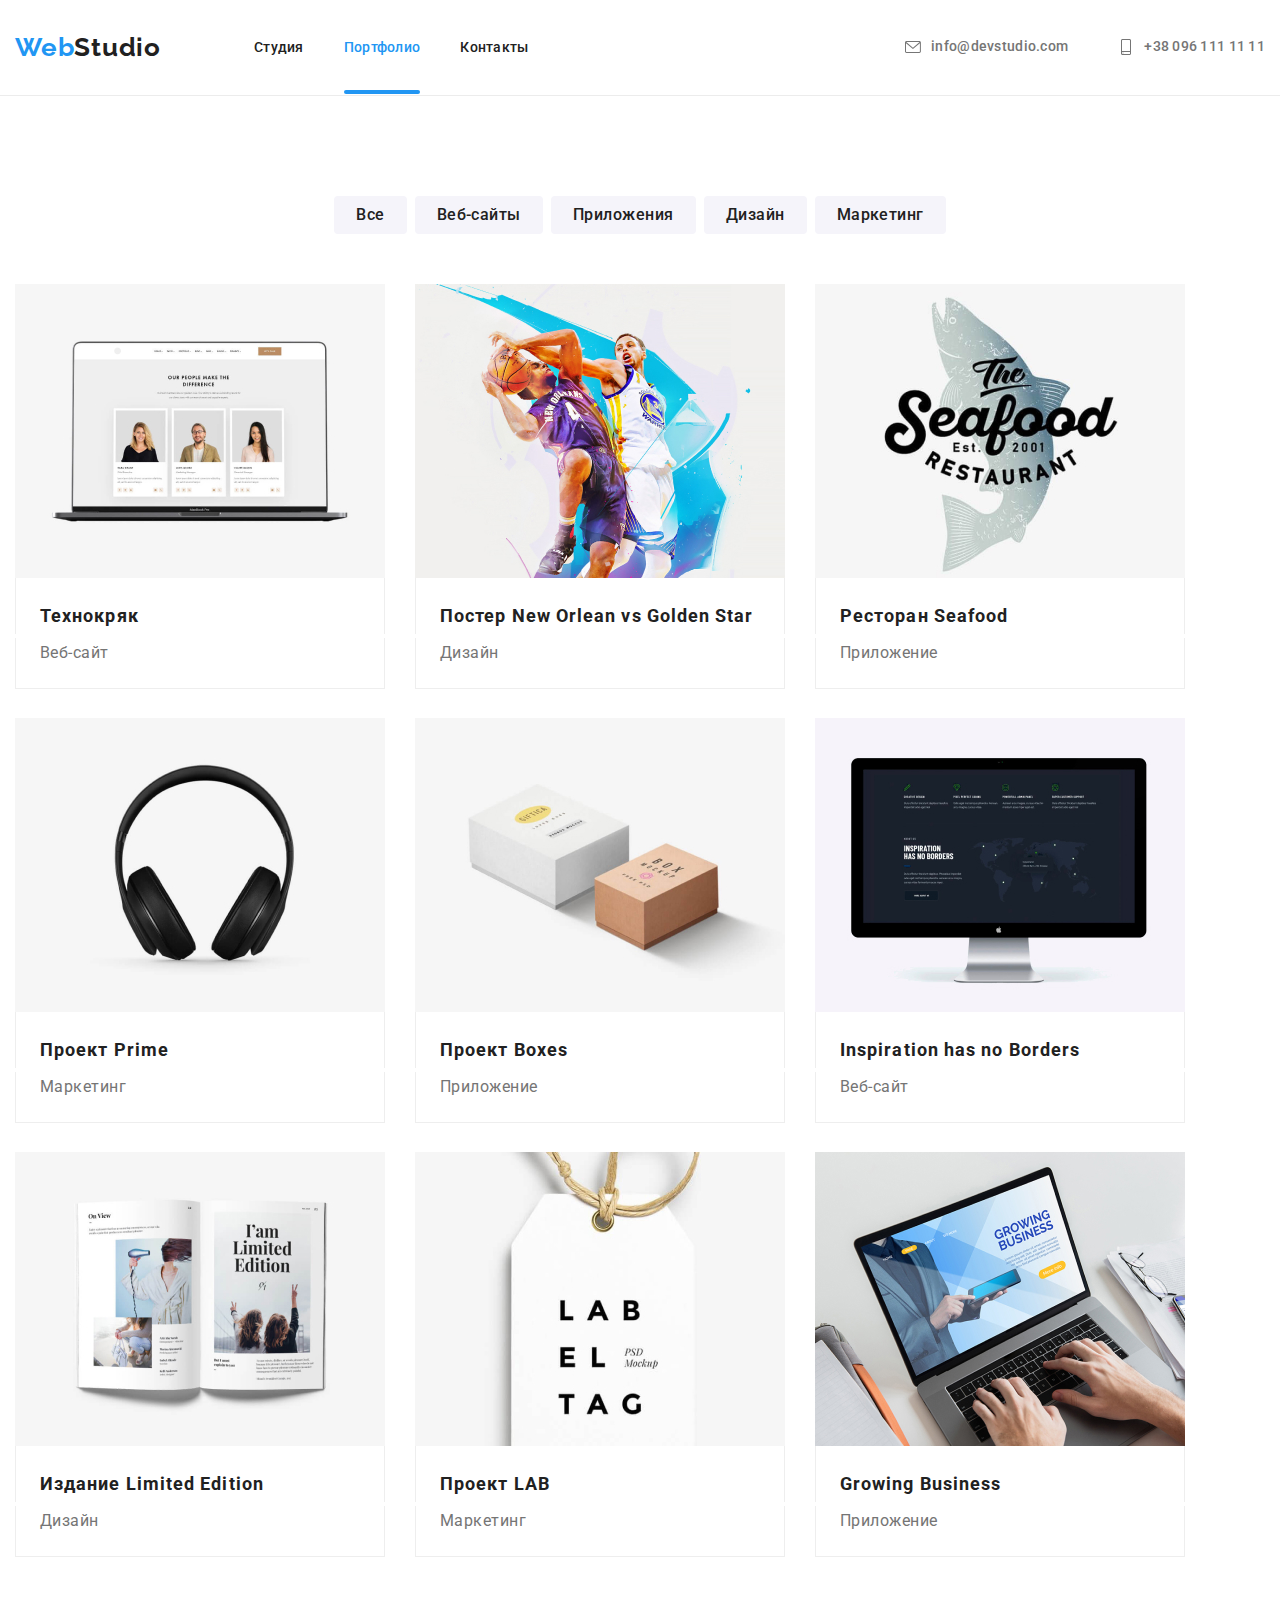
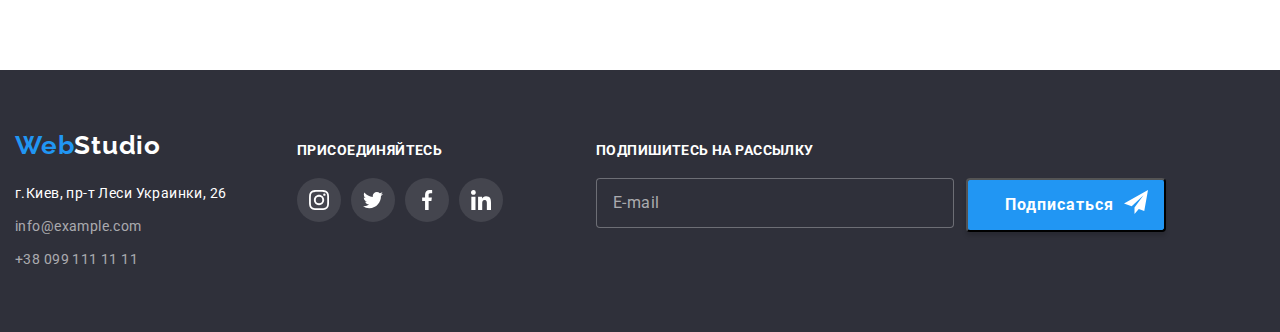
==== portfolio.html @ 1c1088c6 "qq" ====
<!DOCTYPE html>
<html lang="ru">
<head>
    <meta charset="UTF-8">
    <meta name="viewport" content="width=device-width, initial-scale=1.0">
    <title>Portfolio</title>
    <link href="https://fonts.googleapis.com/css2?family=Roboto:wght@400;500;700;900&display=swap" rel="stylesheet">
    <link href="https://fonts.googleapis.com/css2?family=Raleway:wght@400;700&display=swap" rel="stylesheet">
    <link href="https://fonts.googleapis.com/css2?family=Oleo+Script&display=swap" rel="stylesheet">
    <link rel="stylesheet" href="https://cdnjs.cloudflare.com/ajax/libs/modern-normalize/1.0.0/modern-normalize.min.css" />
    <link rel="stylesheet" href="./css/main.min.css" />
    <link rel="stylesheet" href="./css/portfolio.min.css" />
</head>
<body>
    <!-- Шапка сайта -->
    <header class="header header-border">
        <div class="container header-container">
            <nav class="navigation">
                <a href="./index.html" class="link-logo logo">Web<span class="link-logo-black">Studio</span></a>
                <ul class="list menu">
                    <li class="menu-item"><a href="./index.html" class="link menu-link">Студия</a></li>
                    <li class="menu-item"><a href="./portfolio.html" class="current-page">Портфолио</a></li>
                    <li class="menu-item"><a href="#contacts" class="link menu-link">Контакты</a></li>
                </ul>
            </nav>
            <ul class="list mail-tel">
                <li class="item">
                    <a href="mailto:info@devstudio.com" class="link mail-menu-link mail" aria-label="Envelope">
                        <svg class="icon-contact">
                            <use href="./img/sprite.svg#envelope"></use>
                        </svg>
                        info@devstudio.com
                    </a>
                </li>
                <li class="item">
                    <a href="tel:+380961111111" class="link mail-menu-link" aria-label="Telephone">
                        <svg class="icon-contact">
                            <use href="./img/sprite.svg#smartphone"></use>
                        </svg>
                        +38 096 111 11 11
                    </a>
                </li>
            </ul>
    
        </div>
    
    </header>

    <main>
        <section class="portfolio-btn">
            <div class="container navigation-portfolio">
        <ul class="list portfolio-list">
            <li class="portfolio-item"><button class="btn-portfolio" type="button">Все</button></li>
            <li class="portfolio-item"><button class="btn-portfolio" type="button">Веб-сайты</button></li>
            <li class="portfolio-item"><button class="btn-portfolio" type="button">Приложения</button></li>
            <li class="portfolio-item"><button class="btn-portfolio" type="button">Дизайн</button></li>
            <li><button class="btn-portfolio" type="button">Маркетинг</button></li>
        </ul>
            </div>
        </section>

        <section class="portfolio-pb">
            <div class="container">
            <ul class="list portfolio-lst">
                <li class="portfolio-box">
                    <a href="" class="link prtf-link">
                      <div class="prtf">                    
                        <img class="img-portfolio" src="./img/techno.jpg" alt="Технокряк" width="370" />
                        <p class="prtf-p">Технокряк это современная площадка распространения коронавируса. Компании используют эту платформу для цифрового
                      шпионажа и атак на защищённые сервера конкурентов.</p>
                      </div>
                    
                    
                      <h4 class="portfolio">Технокряк</h4>
                      <p class="portfolio-dscr">Веб-сайт</p>
                    </a>
                    
                </li>
                
                <li class="portfolio-box">
                    <a href="" class="link prtf-link">        
                             <div class="prtf">
                        <img class="img-portfolio" src="./img/neworlean.jpg" alt="Постер" width="370" />
                        <p class="prtf-p">Технокряк это современная площадка распространения коронавируса. Компании используют эту платформу для
                         цифрового шпионажа и атак на защищённые сервера конкурентов.</p>
                      </div>
                    
                      <h4 class="portfolio">Постер New Orlean vs Golden Star</h4>
                      <p class="portfolio-dscr">Дизайн</p>
                    </a>
                </li>

                <li class="portfolio-box">
                    <a href="" class="link prtf-link">
                        <div class="prtf">
                          <img class="img-portfolio" src="./img/seafood.jpg" alt="Seafood restaurant" width="370" />
                          <p class="prtf-p">Технокряк это современная площадка распространения коронавируса. Компании используют эту платформу для
                            цифрового шпионажа и атак на защищённые сервера конкурентов.</p>

                        </div>
                    
                        <h4 class="portfolio">Ресторан Seafood</h4>
                        <p class="portfolio-dscr">Приложение</p>
                    </a>
                </li>

                <li class="portfolio-box">
                    <a href="" class="link prtf-link">
                        <div class="prtf">
                           <img class="img-portfolio" src="./img/headphones.jpg" alt="Prime project" width="370" />
                           <p class="prtf-p">Технокряк это современная площадка распространения коронавируса. Компании используют эту платформу для
                             цифрового шпионажа и атак на защищённые сервера конкурентов.</p>
                        </div>
                    
                        <h4 class="portfolio">Проект Prime</h4>
                        <p class="portfolio-dscr">Маркетинг</p>
                    </a>
                </li>

                <li class="portfolio-box">
                    <a href="" class="link prtf-link">
                        <div class="prtf">
                           <img class="img-portfolio" src="./img/boxes.jpg" alt="Boxes" width="370" />
                           <p class="prtf-p">Технокряк это современная площадка распространения коронавируса. Компании используют эту платформу для
                             цифрового шпионажа и атак на защищённые сервера конкурентов.</p>
                        </div>
                    
                        <h4 class="portfolio">Проект Boxes</h4>
                        <p class="portfolio-dscr">Приложение</p>
                    </a>
                </li>

                <li class="portfolio-box">
                    <a href="" class="link prtf-link">
                        <div class="prtf">
                            <img class="img-portfolio" src="./img/inspiration.jpg" alt="Inspiration" width="370" />
                            <p class="prtf-p">Технокряк это современная площадка распространения коронавируса. Компании используют эту платформу для
                              цифрового шпионажа и атак на защищённые сервера конкурентов.</p>  
                        </div>
                    
                        <h4 class="portfolio">Inspiration has no Borders</h4>
                        <p class="portfolio-dscr">Веб-сайт</p>
                    </a>
                </li>

                <li class="portfolio-box">
                    <a href="" class="link prtf-link">
                        <div class="prtf">
                            <img class="img-portfolio" src="./img/limitededition.jpg" alt="Limited edition" width="370" />
                            <p class="prtf-p">Технокряк это современная площадка распространения коронавируса. Компании используют эту платформу для
                             цифрового шпионажа и атак на защищённые сервера конкурентов.</p>
                        </div>
                    
                        <h4 class="portfolio">Издание Limited Edition</h4>
                        <p class="portfolio-dscr">Дизайн</p>
                    </a>
                </li>

                <li class="portfolio-box">
                    <a href="" class="link prtf-link">
                        <div class="prtf">
                           <img class="img-portfolio" src="./img/lab.jpg" alt="LAB project" width="370" />
                           <p class="prtf-p">Технокряк это современная площадка распространения коронавируса. Компании используют эту платформу для
                            цифрового шпионажа и атак на защищённые сервера конкурентов.</p>
                        </div>
                    
                        <h4 class="portfolio">Проект LAB</h4>
                        <p class="portfolio-dscr">Маркетинг</p>
                    </a>
                </li>

                <li class="portfolio-box">
                    <a href="" class="link prtf-link">
                        <div class="prtf-overlay">
                          <div class="prtf">
                           <img class="img-portfolio" src="./img/business.jpg" alt="Growing Business" width="370" />
                           <p class="prtf-p">Технокряк это современная площадка распространения коронавируса. Компании используют эту платформу для
                              цифрового шпионажа и атак на защищённые сервера конкурентов.</p>
                          </div>
                        </div>
                    
                      <h4 class="portfolio">Growing Business</h4>
                      <p class="portfolio-dscr">Приложение</p>
                    </a>
                </li>
            </ul>
            </div>
        </section>
    </main>
    <!-- Футер -->
    <footer class="dark-bg">
       <div class="container footer-container footer">
       <div id="contacts" class="contacts">
         <a href="./index.html" class="link-logo">Web<span class="link-logo-white">Studio</span></a>
         <address>
          <ul class="list">
           <li class="footer-list">
             <a
              href="https://goo.gl/maps/73yQ8bq3998Z3wym6"
              target="_blank"
              rel="noopener noreferer"
               class="link adress">г.Киев, пр-т Леси Украинки, 26</a
            >
           </li>
           <li class="footer-mail">
             <a
              href="https://info@example.com"
              target="_blank"
              rel="noopener noreferer"
              class="link mail-menu">info@example.com</a
            >
           </li>
           <li><a href="tel:+380991111111" class="link mail-menu">+38 099 111 11 11</a></li>
          </ul>
       </div>

       <div class="icon-footer">
          <b class="join">ПРИСОЕДИНЯЙТЕСЬ</b>

          <ul class="list social-icons">
            <li class="social-icons-item">
              <a class="link footer-icons-link" href="https://instagram.com/" target="_blank" rel="noopener noreferer"
                aria-label="Instagram">
                <svg class="footer-icons-svg">
                  <use href="./img/sprite.svg#instagram"></use>
                </svg>
              </a>
            </li>
            <li class="social-icons-item">
              <a class="link footer-icons-link" href="https://twitter.com/" target="_blank" rel="noopener noreferer"
                aria-label="Twitter">
                <svg class="footer-icons-svg">
                  <use href="./img/sprite.svg#twitter"></use>
                </svg>
              </a>
            </li>
            <li class="social-icons-item">
              <a class="link footer-icons-link" href="https://facebook.com/" target="_blank" rel="noopener noreferer"
                aria-label="Facebook">
                <svg class="footer-icons-svg">
                  <use href="./img/sprite.svg#facebook"></use>
                </svg>
              </a>
            </li>
            <li class="social-icons-item">
              <a class="link footer-icons-link" href="https://linkedin.com/" target="_blank" rel="noopener noreferer"
                aria-label="Linkedin">
                <svg class="footer-icons-svg">
                  <use href="./img/sprite.svg#linkedin"></use>
                </svg>
              </a>
            </li>
          </ul>
         </address>
        </div>

        <div class="submit">
          <b class="join">ПОДПИШИТЕСЬ НА РАССЫЛКУ</b>

          <div class="submit-item">
              <form class="submit-form">
                 <input class="submit-input" type="email" name="mail" id="mail" placeholder="E-mail" /> 
              </form>
           
              <button class="button-submit" type="submit">Подписаться
                <svg class="submit-svg">
                  <use href="./img/symbol-defs.svg#icon-send"></use>
              </svg>
            </button>
          </div>

        </div>
      </div>
    </footer>
</body>
</html>
---- css/main.min.css ----
:root{--main-text-cl: #757575;--accent-cl: #2196f3;--black: #212121;--white: #ffffff;--gray: rgba(255, 255, 255, 0.6);--dark-bg: #2f303a;--light-grey: #f5f4fa}html{box-sizing:border-box;overflow-x:hidden}*,*::before,*::after{box-sizing:inherit}img{display:inline-block;max-width:100%;height:auto}h1,h2,h3,h4 p{margin-top:0;margin-bottom:0}body{font-family:Roboto;font-size:14px;line-height:1.71;letter-spacing:0.03em;color:var(--main-text-cl);overflow-x:hidden}address{font-style:normal}.container{width:100%;padding-left:15px;padding-right:15px;margin-right:auto;margin-left:auto}.header{margin:0;padding-top:32px;padding-bottom:32px;width:100%}.header-border{border-bottom:1px solid #ececec}.header-portfolio{border-bottom:1px solid #ececec;margin-bottom:100px}.header .logo{margin-right:93px}.header-border .logo{margin-right:93px}.menu{display:inline-flex;padding-bottom:28px}.menu-item:not(:last-child){margin-right:40px}.mail-tel{display:flex;align-items:center}.mail{margin-right:50px}.header-container{display:flex;justify-content:flex-end;align-items:center}.link:hover,.link:focus{color:var(--accent-cl)}.current-page{position:relative;text-decoration:none;font-family:Roboto;font-weight:500;font-size:14px;line-height:1.14;letter-spacing:0.02em;color:var(--accent-cl)}.current-page:hover,.current-page:focus{color:var(--black)}.current-page::after{display:block;content:"";width:100%;height:4px;border-radius:2px;background-color:var(--accent-cl);position:absolute;top:51px;margin-left:auto;margin-right:auto}.link{color:inherit;text-decoration:none}.list{list-style:none;margin:0;padding:0}.link-logo{text-decoration:none;font-family:Raleway, Oleo Script;font-weight:700;font-size:26px;line-height:1.19;letter-spacing:0.03em;color:var(--accent-cl)}.link-logo-black{text-decoration:none;font-family:Raleway, Oleo Script;font-weight:700;font-size:26px;line-height:1.19;letter-spacing:0.03em;color:var(--black)}.link-logo-white{text-decoration:none;font-family:Raleway, Oleo Script;font-weight:700;font-size:26px;line-height:1.19;letter-spacing:0.03em;color:var(--white)}.menu-link{font-family:Roboto;font-weight:500;font-size:14px;line-height:1.14;letter-spacing:0.02em;color:var(--black);position:relative;margin-top:32px;margin-bottom:28px}.menu-link:hover::after,.menu-link:focus::after{color:var(--accent-cl);display:block;content:"";width:100%;height:4px;border-radius:2px;background-color:var(--accent-cl);position:absolute;margin-left:auto;margin-right:auto;margin-top:28px;top:23px}.menu-link-2{font-family:Roboto;font-weight:500;font-size:14px;line-height:1.14;letter-spacing:0.02em;color:var(--black);position:relative;margin-top:32px;margin-bottom:28px}.menu-link-2:hover::after,.menu-link-2:focus::after{color:var(--accent-cl);display:block;content:"";width:100%;height:4px;border-radius:2px;background-color:var(--accent-cl);position:absolute;margin-left:auto;margin-right:auto;margin-top:28px;top:18px}.item{display:block;align-items:center;justify-content:center}.icon-contact{width:16px;height:16px;margin-right:10px;fill:currentColor}.mail-menu-link{display:flex;font-family:Roboto;font-weight:500;font-size:14px;line-height:1.14;letter-spacing:0.02em;color:var(--main-text-cl)}.navigation{display:flex;align-items:center;margin-right:auto}.dark-bg{background-color:var(--dark-bg)}.overlay{background-color:var(--dark-bg);max-width:1600px;height:600px;margin-left:auto;margin-right:auto;background-image:linear-gradient(to right, rgba(47,48,58,0.4), rgba(47,48,58,0.4)),url("../img/bgr.jpg");background-repeat:no-repeat;background-position:center;background-size:cover}.hero{display:flex;padding-top:200px;padding-bottom:200px;text-align:center}.title{font-family:Roboto;font-weight:900;font-size:44px;line-height:1.36;text-align:center;letter-spacing:0.06em;text-transform:uppercase;color:var(--white)}.btn{display:inline-block;padding:10px 32px;min-width:200px;font-family:Roboto;font-weight:700;font-size:16px;line-height:1.875;letter-spacing:0.06em;color:var(--white);box-shadow:0px 4px 4px rgba(0,0,0,0.15);border-radius:4px;background-color:var(--accent-cl);margin-top:30px;cursor:pointer}.btn:hover,.btn:focus{color:var(--accent-cl);background-color:var(--white)}.btn-portfolio{display:inline-block;font-family:Roboto;font-weight:500;font-size:16px;line-height:1.625;text-align:center;letter-spacing:0.03em;color:var(--black);background-color:var(--light-grey);border:none;border-radius:4px;padding-top:6px;padding-right:22px;padding-bottom:6px;padding-left:22px;cursor:pointer}.btn-portfolio:hover,.btn-portfolio:focus{color:var(--white);background-color:var(--accent-cl)}.backdrop{position:fixed;top:0;left:0;right:0;bottom:0;background-color:rgba(0,0,0,0.2);opacity:1}.backdrop.is-hidden{visibility:hidden;opacity:0;pointer-events:none}.modal{position:absolute;top:50%;left:50%;transform:translate(-50%, -50%) scale(1);width:100%;max-width:528px;height:581px;background-color:var(--white);padding-top:40px;padding-bottom:40px;box-shadow:0px 1px 3px rgba(0,0,0,0.12),0px 1px 1px rgba(0,0,0,0.14),0px 2px 1px rgba(0,0,0,0.2);border-radius:4px;transition:transform 0.5s}.btn-close{position:absolute;top:8px;right:8px;display:flex;justify-content:center;align-items:center;border:1px solid rgba(0,0,0,0.1);border-radius:50%;width:30px;height:30px;margin-top:8px;margin-bottom:2px;padding:0;cursor:pointer;background-color:var(--white)}.btn-close:hover .btn-close-svg,.btn-close:focus .btn-close-svg{fill:var(--accent-cl)}.btn-close-svg{width:11px;height:11px;fill:var(--black)}.advantages{margin-bottom:94px}.heading{font-family:Roboto;font-weight:bold;font-size:14px;line-height:1.14;letter-spacing:0.03em;text-transform:uppercase;color:var(--black);margin-bottom:10px}.flexbox{display:flex;justify-content:space-between}.content-box{width:calc((100%-90px) / 4);margin-right:30px;align-items:center;justify-content:center}.box{display:flex;align-items:center;justify-content:center;width:270px;height:120px;background-color:var(--light-grey);margin-bottom:30px;border-radius:4px}.icon-box{display:flex;align-items:center;justify-content:center;width:70px;height:70px}.duties{margin-bottom:94px}.duties-box{width:calc((100%-60px) / 3);margin-right:30px;position:relative;display:flex}.img{display:block}.duties-title{font-family:Roboto;font-style:normal;font-weight:bold;font-size:14px;line-height:16px;text-align:center;letter-spacing:0.03em;text-transform:uppercase;color:var(--white);padding-top:27px;padding-bottom:27px;position:absolute;left:0;bottom:0;width:100%;background-color:rgba(47,48,58,0.8)}.item-title{font-family:Roboto;font-weight:bold;font-size:36px;line-height:1.17;text-align:center;letter-spacing:0.03em;color:var(--black);margin-bottom:50px}.crew-list{display:flex;flex-wrap:wrap;margin-left:-30px;margin-top:-30px}.crew-item{flex-basis:calc(100 / 4-30px);margin-left:30px;margin-top:30px;text-align:center;background-color:var(--white);box-shadow:0px 1px 3px rgba(0,0,0,0.12),0px 1px 1px rgba(0,0,0,0.14),0px 2px 1px rgba(0,0,0,0.2);border-radius:0px 0px 4px 4px;width:270px;height:428px;padding-bottom:30px}.crew-container{background-color:var(--light-grey);margin-bottom:94px;padding-top:94px;padding-bottom:94px}.crew-name{font-family:Roboto;font-weight:500;font-size:16px;line-height:1.19;text-align:center;letter-spacing:0.03em;color:var(--black);margin:0;margin-top:30px;margin-bottom:10px}.crew-position{font-family:Roboto;font-weight:normal;font-size:16px;line-height:1.19;text-align:center;letter-spacing:0.03em;color:var(--main-text-cl);margin:0;margin-bottom:16px}.social-icons{display:flex;justify-content:center}.social-icons-item:not(:last-child){margin-right:10px}.social-icons-link{display:flex;justify-content:center;align-items:center;width:44px;height:44px;background-color:var(--white);color:#afb1b8;border-radius:50%}.social-icons-svg{width:20px;height:20px;fill:currentColor}.social-icons-link:hover,.social-icons-link:focus{background-color:var(--accent-cl)}.social-icons-link:hover .social-icons-svg,.social-icons-link:focus .social-icons-svg{fill:var(--white)}.clients{padding-bottom:94px}.clients-icons{display:flex;justify-content:center}.clients-icons-item:not(:last-child){margin-right:30px}.clients-icons-link{display:flex;justify-content:center;align-items:center;width:170px;height:90px;background-color:var(--white);color:#afb1b8;border:1px solid #afb1b8;border-radius:4px}.clients-icons-svg{height:50px;fill:currentColor}.clients-icons-link:hover{border-color:var(--accent-cl)}.clients-icons-link:hover .clients-icons-svg,.clients-icons-link:focus .clients-icons-svg{fill:var(--accent-cl)}.footer{display:flex}.contacts{margin-right:70px}.icon-footer{padding-top:12px}.footer-container{padding-top:60px;padding-bottom:60px}.footer-list{margin-top:20px;margin-bottom:9px;width:212px}.footer-mail{margin-bottom:9px}.adress{font-family:Roboto;font-weight:normal;font-size:14px;line-height:1.71;letter-spacing:0.03em;color:var(--white)}.mail-menu{font-family:Roboto;font-weight:normal;font-size:14px;line-height:1.71;letter-spacing:0.03em;color:var(--gray)}.join{display:block;font-family:Roboto;font-style:normal;font-weight:bold;font-size:14px;line-height:16px;letter-spacing:0.03em;color:var(--white);margin:0;margin-bottom:20px}.footer-icons-link{display:flex;justify-content:center;align-items:center;width:44px;height:44px;background-color:rgba(255,255,255,0.1);color:#afb1b8;border-radius:50%}.footer-icons-svg{width:20px;height:20px;fill:var(--white)}.footer-icons-link:hover,.footer-icons-link:focus{background-color:var(--accent-cl)}.submit{padding-top:12px;margin-left:93px;display:block;align-items:column}.submit-item{display:flex}.submit-form{display:flex;flex-wrap:wrap}.submit-input::placeholder{font-weight:normal;font-size:16px;line-height:1.25;letter-spacing:0.03em;color:rgba(255,255,255,0.6)}.submit-input{background-color:var(--dark-bg);margin:0;width:358px;height:50px;padding-left:16px;padding-top:15px;padding-bottom:15px;border:1px solid rgba(255,255,255,0.3);border-radius:4px}.button-form{margin-left:auto;margin-right:auto;margin-top:30px;display:block;padding-left:29px;padding-right:8px;padding-top:10px;padding-bottom:10px;min-width:200px;font-family:Roboto;font-style:normal;font-weight:bold;font-size:16px;line-height:1.87;letter-spacing:0.06em;color:var(--white);box-shadow:0px 4px 4px rgba(0,0,0,0.15);border-radius:4px;background-color:var(--accent-cl);cursor:pointer}.submit-input{font-family:Roboto;font-style:normal;font-weight:bold;font-size:16px;line-height:1.87;letter-spacing:0.06em;color:var(--white)}.button-submit{margin-left:12px;display:flex;justify-content:center;padding-left:29px;padding-right:8px;padding-top:10px;padding-bottom:10px;min-width:200px;font-family:Roboto;font-style:normal;font-weight:bold;font-size:16px;line-height:1.87;letter-spacing:0.06em;color:var(--white);box-shadow:0px 4px 4px rgba(0,0,0,0.15);border-radius:4px;background-color:var(--accent-cl);cursor:pointer}.submit-svg{width:24px;height:24px;margin-left:10px;fill:currentColor}.button-submit:hover,.button-submit:focus{background-color:var(--white);color:var(--accent-cl)}.button-submit:hover .submit-svg,.button-submit:focus .submit-svg{fill:var(--accent-cl)}textarea{resize:none}.form-title{margin:0;font-weight:bold;font-size:20px;line-height:23px;text-align:center;letter-spacing:0.03em;color:var(--black);margin-bottom:12px}.form{width:448px;margin-left:auto;margin-right:auto}.form-field{margin-bottom:10px;display:flex;flex-direction:column;position:relative}.form-label{font-family:Roboto;font-style:normal;font-weight:normal;font-size:12px;line-height:14px;letter-spacing:0.01em;color:var(--main-text-cl)}.form-input{margin:0;height:40px;padding-left:42px;padding-top:12px;padding-bottom:12px;border:1px solid rgba(33,33,33,0.2);border-radius:4px;outline:none}.form-input:focus{border-color:var(--accent-cl)}.form-input:focus+.form-label-svg{fill:var(--accent-cl)}.form-field label{margin-bottom:4px}.form-label-svg{position:absolute;width:15px;height:15px;top:31px;left:15px;z-index:2}.label-comment{font-style:normal;font-weight:normal;font-size:12px;line-height:14px;letter-spacing:0.01em;color:var(--main-text-cl)}.comment{margin-bottom:20px;display:flex;flex-direction:column}.comment label{margin-bottom:4px}.comment textarea{margin:0;padding:12px 16px;border:1px solid rgba(33,33,33,0.2);border-radius:4px;width:100%;height:120px;outline:none}.comment textarea::placeholder{font-weight:normal;font-size:14px;line-height:16px;letter-spacing:0.01em;color:rgba(117,117,117,0.5)}.textarea:focus{border-color:var(--accent-cl)}.checkbox{display:flex;justify-content:center;align-items:center}.agreement-link{flex:wrap;color:var(--accent-cl);text-decoration:underline}.argeement-label{display:block;margin-left:7px}.checkbox-input{appearance:none;-webkit-appearance:none;-moz-appearance:none}.check-icon{display:inline-block;width:15px;height:15px;border:2px solid var(--black);border-radius:4px}.checkbox-input:checked+.check-icon{background-color:var(--accent-cl);background-image:url(../img/icon-check-blue.svg);background-size:contain;background-repeat:no-repeat;background-origin:border-box;border-color:transparent}
/*# sourceMappingURL=main.min.css.map */
---- css/portfolio.min.css ----
.portfolio{text-decoration:none;font-family:Roboto;font-weight:bold;font-size:18px;line-height:2;letter-spacing:0.06em;color:var(--black);margin:0;padding-top:20px;padding-left:24px;padding-right:24px;border-right:1px solid #eeeeee;border-left:1px solid #eeeeee}.portfolio-dscr{font-family:Roboto;font-style:normal;font-size:16px;line-height:1.875;letter-spacing:0.03em;color:var(--main-text-cl);margin:0;margin-top:4px;padding-left:24px;padding-right:24px;padding-bottom:20px;border-bottom:1px solid #eeeeee;border-right:1px solid #eeeeee;border-left:1px solid #eeeeee}.navigation-portfolio{display:flex;align-items:center;justify-content:center}.prtf-link{display:inline-block;position:relative;height:404px}.prtf{position:relative}.prtf-link:hover .prtf-p,.prtf-link:hover .prtf::after,.prtf-link:focus .prtf-p,.prtf-link:focus .prtf::after{transform:translateY(0%);opacity:1;height:100%}.prtf::after{content:"";position:absolute;top:0;left:0;width:100%;height:0;background-color:rgba(33,150,243,0.9);transform:translateY(100%);transition:transform 250ms cubic-bezier(0.4, 0, 0.2, 1);z-index:1;opacity:0}.prtf-p{text-decoration:none;display:block;width:322px;height:168px;margin:0;font-family:Roboto;font-style:normal;font-weight:400;font-size:18px;line-height:156%;letter-spacing:0.03em;color:var(--white);position:absolute;top:63px;left:24px;z-index:2;opacity:0}.img-portfolio{display:block}.portfolio-list{display:flex;justify-content:center;align-items:center}.portfolio-item{margin-right:8px}.portfolio-btn{margin-bottom:50px;margin-top:100px}.portfolio-box{flex-basis:calc(100 / 3-30px);margin-left:30px;margin-top:30px;display:block}.portfolio-box:hover{box-shadow:0px 1px 1px rgba(0,0,0,0.12),0px 4px 4px rgba(0,0,0,0.06),1px 4px 6px rgba(0,0,0,0.16);transition:cubic-bezier(0.4, 0, 0.2, 1);transition-duration:250ms}.portfolio-lst{display:flex;flex-wrap:wrap;margin-left:-30px;margin-top:-30px}.portfolio-pb{padding-bottom:114px}
/*# sourceMappingURL=portfolio.min.css.map */
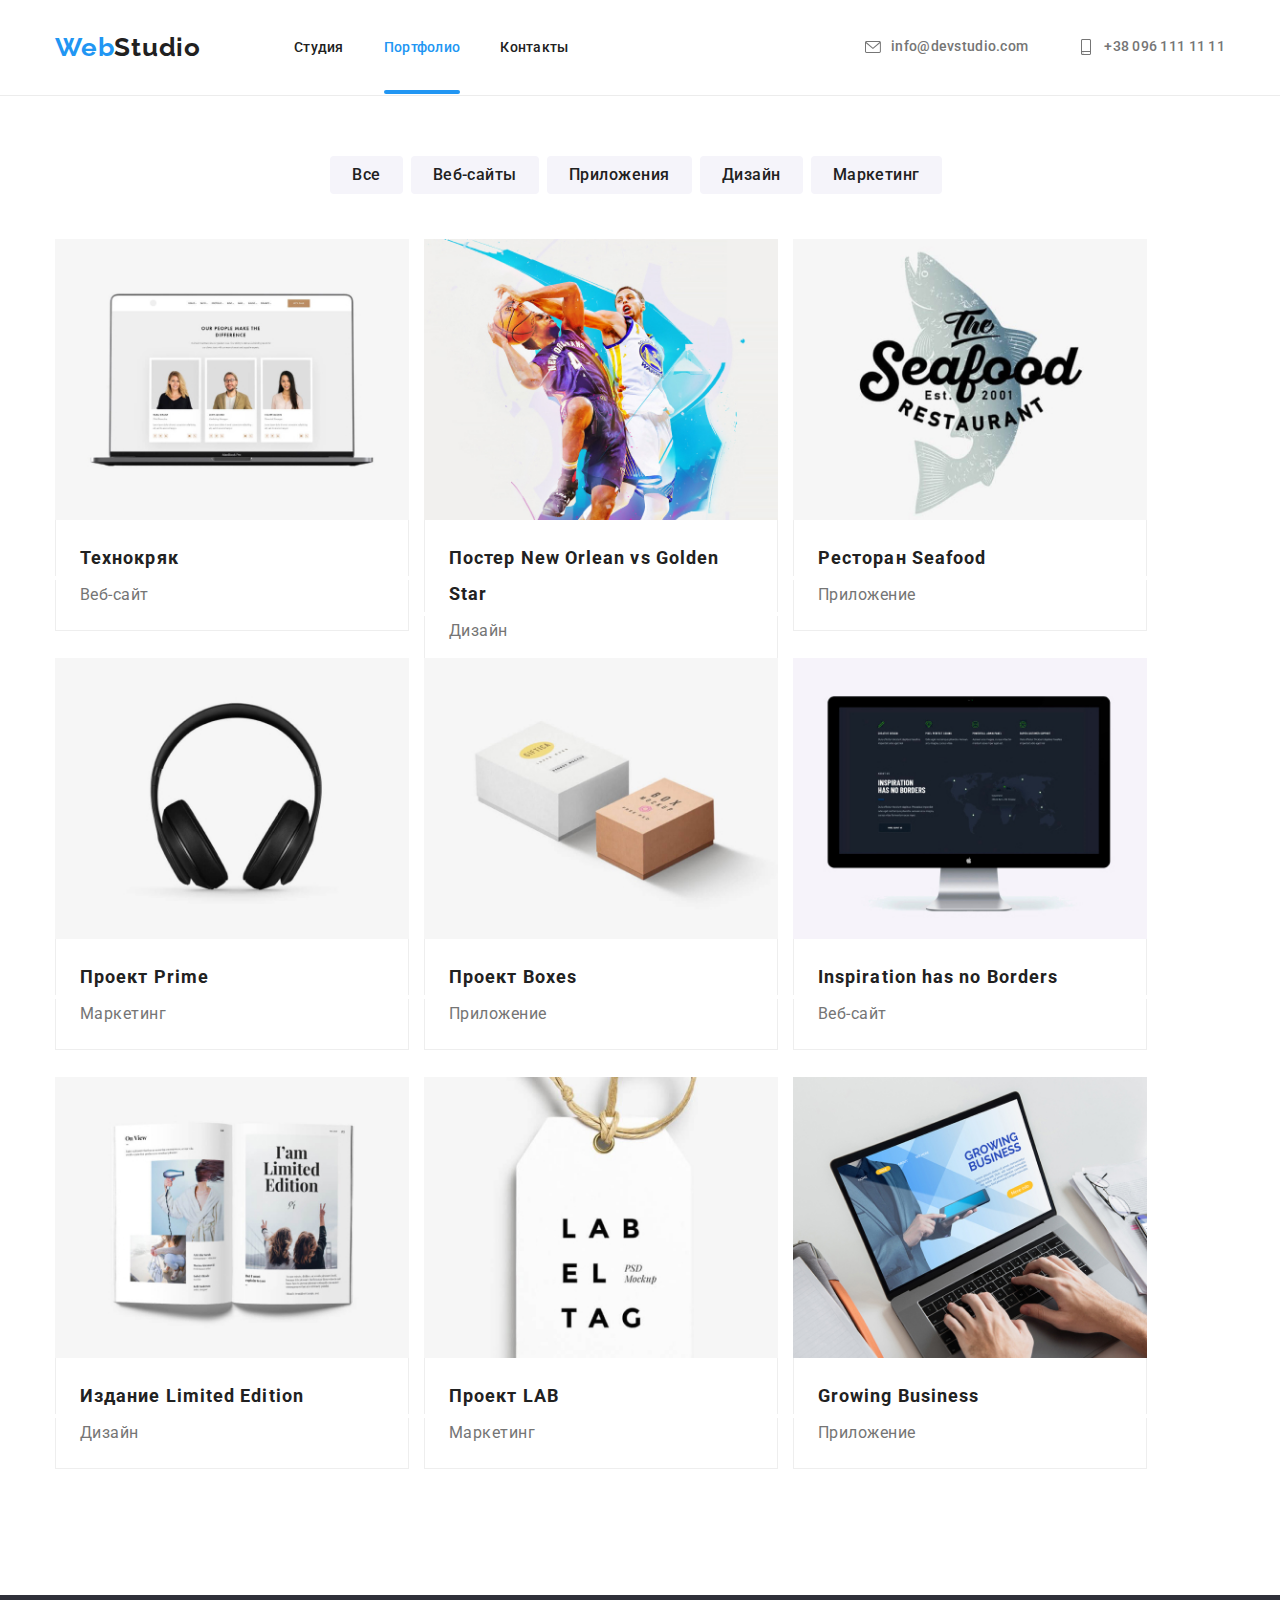
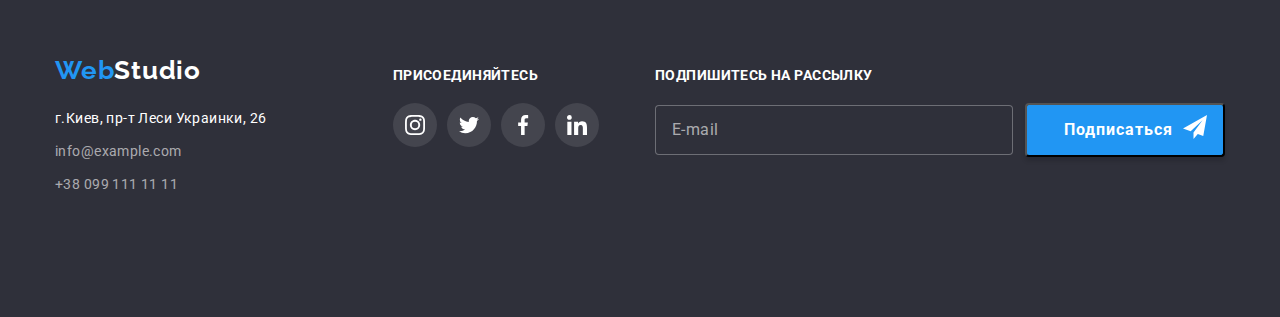
==== commit 9f7b8d84: "portfolio" ====
--- a/portfolio.html
+++ b/portfolio.html
@@ -54,7 +54,7 @@
             <li class="portfolio-item"><button class="btn-portfolio" type="button">Веб-сайты</button></li>
             <li class="portfolio-item"><button class="btn-portfolio" type="button">Приложения</button></li>
             <li class="portfolio-item"><button class="btn-portfolio" type="button">Дизайн</button></li>
-            <li><button class="btn-portfolio" type="button">Маркетинг</button></li>
+            <li class="portfolio-item"><button class="btn-portfolio" type="button">Маркетинг</button></li>
         </ul>
             </div>
         </section>
--- a/css/main.min.css
+++ b/css/main.min.css
@@ -1,2 +1,2 @@
-:root{--main-text-cl: #757575;--accent-cl: #2196f3;--black: #212121;--white: #ffffff;--gray: rgba(255, 255, 255, 0.6);--dark-bg: #2f303a;--light-grey: #f5f4fa}html{box-sizing:border-box;overflow-x:hidden}*,*::before,*::after{box-sizing:inherit}img{display:inline-block;max-width:100%;height:auto}h1,h2,h3,h4 p{margin-top:0;margin-bottom:0}body{font-family:Roboto;font-size:14px;line-height:1.71;letter-spacing:0.03em;color:var(--main-text-cl);overflow-x:hidden}address{font-style:normal}.container{width:100%;padding-left:15px;padding-right:15px;margin-right:auto;margin-left:auto}.header{margin:0;padding-top:32px;padding-bottom:32px;width:100%}.header-border{border-bottom:1px solid #ececec}.header-portfolio{border-bottom:1px solid #ececec;margin-bottom:100px}.header .logo{margin-right:93px}.header-border .logo{margin-right:93px}.menu{display:inline-flex;padding-bottom:28px}.menu-item:not(:last-child){margin-right:40px}.mail-tel{display:flex;align-items:center}.mail{margin-right:50px}.header-container{display:flex;justify-content:flex-end;align-items:center}.link:hover,.link:focus{color:var(--accent-cl)}.current-page{position:relative;text-decoration:none;font-family:Roboto;font-weight:500;font-size:14px;line-height:1.14;letter-spacing:0.02em;color:var(--accent-cl)}.current-page:hover,.current-page:focus{color:var(--black)}.current-page::after{display:block;content:"";width:100%;height:4px;border-radius:2px;background-color:var(--accent-cl);position:absolute;top:51px;margin-left:auto;margin-right:auto}.link{color:inherit;text-decoration:none}.list{list-style:none;margin:0;padding:0}.link-logo{text-decoration:none;font-family:Raleway, Oleo Script;font-weight:700;font-size:26px;line-height:1.19;letter-spacing:0.03em;color:var(--accent-cl)}.link-logo-black{text-decoration:none;font-family:Raleway, Oleo Script;font-weight:700;font-size:26px;line-height:1.19;letter-spacing:0.03em;color:var(--black)}.link-logo-white{text-decoration:none;font-family:Raleway, Oleo Script;font-weight:700;font-size:26px;line-height:1.19;letter-spacing:0.03em;color:var(--white)}.menu-link{font-family:Roboto;font-weight:500;font-size:14px;line-height:1.14;letter-spacing:0.02em;color:var(--black);position:relative;margin-top:32px;margin-bottom:28px}.menu-link:hover::after,.menu-link:focus::after{color:var(--accent-cl);display:block;content:"";width:100%;height:4px;border-radius:2px;background-color:var(--accent-cl);position:absolute;margin-left:auto;margin-right:auto;margin-top:28px;top:23px}.menu-link-2{font-family:Roboto;font-weight:500;font-size:14px;line-height:1.14;letter-spacing:0.02em;color:var(--black);position:relative;margin-top:32px;margin-bottom:28px}.menu-link-2:hover::after,.menu-link-2:focus::after{color:var(--accent-cl);display:block;content:"";width:100%;height:4px;border-radius:2px;background-color:var(--accent-cl);position:absolute;margin-left:auto;margin-right:auto;margin-top:28px;top:18px}.item{display:block;align-items:center;justify-content:center}.icon-contact{width:16px;height:16px;margin-right:10px;fill:currentColor}.mail-menu-link{display:flex;font-family:Roboto;font-weight:500;font-size:14px;line-height:1.14;letter-spacing:0.02em;color:var(--main-text-cl)}.navigation{display:flex;align-items:center;margin-right:auto}.dark-bg{background-color:var(--dark-bg)}.overlay{background-color:var(--dark-bg);max-width:1600px;height:600px;margin-left:auto;margin-right:auto;background-image:linear-gradient(to right, rgba(47,48,58,0.4), rgba(47,48,58,0.4)),url("../img/bgr.jpg");background-repeat:no-repeat;background-position:center;background-size:cover}.hero{display:flex;padding-top:200px;padding-bottom:200px;text-align:center}.title{font-family:Roboto;font-weight:900;font-size:44px;line-height:1.36;text-align:center;letter-spacing:0.06em;text-transform:uppercase;color:var(--white)}.btn{display:inline-block;padding:10px 32px;min-width:200px;font-family:Roboto;font-weight:700;font-size:16px;line-height:1.875;letter-spacing:0.06em;color:var(--white);box-shadow:0px 4px 4px rgba(0,0,0,0.15);border-radius:4px;background-color:var(--accent-cl);margin-top:30px;cursor:pointer}.btn:hover,.btn:focus{color:var(--accent-cl);background-color:var(--white)}.btn-portfolio{display:inline-block;font-family:Roboto;font-weight:500;font-size:16px;line-height:1.625;text-align:center;letter-spacing:0.03em;color:var(--black);background-color:var(--light-grey);border:none;border-radius:4px;padding-top:6px;padding-right:22px;padding-bottom:6px;padding-left:22px;cursor:pointer}.btn-portfolio:hover,.btn-portfolio:focus{color:var(--white);background-color:var(--accent-cl)}.backdrop{position:fixed;top:0;left:0;right:0;bottom:0;background-color:rgba(0,0,0,0.2);opacity:1}.backdrop.is-hidden{visibility:hidden;opacity:0;pointer-events:none}.modal{position:absolute;top:50%;left:50%;transform:translate(-50%, -50%) scale(1);width:100%;max-width:528px;height:581px;background-color:var(--white);padding-top:40px;padding-bottom:40px;box-shadow:0px 1px 3px rgba(0,0,0,0.12),0px 1px 1px rgba(0,0,0,0.14),0px 2px 1px rgba(0,0,0,0.2);border-radius:4px;transition:transform 0.5s}.btn-close{position:absolute;top:8px;right:8px;display:flex;justify-content:center;align-items:center;border:1px solid rgba(0,0,0,0.1);border-radius:50%;width:30px;height:30px;margin-top:8px;margin-bottom:2px;padding:0;cursor:pointer;background-color:var(--white)}.btn-close:hover .btn-close-svg,.btn-close:focus .btn-close-svg{fill:var(--accent-cl)}.btn-close-svg{width:11px;height:11px;fill:var(--black)}.advantages{margin-bottom:94px}.heading{font-family:Roboto;font-weight:bold;font-size:14px;line-height:1.14;letter-spacing:0.03em;text-transform:uppercase;color:var(--black);margin-bottom:10px}.flexbox{display:flex;justify-content:space-between}.content-box{width:calc((100%-90px) / 4);margin-right:30px;align-items:center;justify-content:center}.box{display:flex;align-items:center;justify-content:center;width:270px;height:120px;background-color:var(--light-grey);margin-bottom:30px;border-radius:4px}.icon-box{display:flex;align-items:center;justify-content:center;width:70px;height:70px}.duties{margin-bottom:94px}.duties-box{width:calc((100%-60px) / 3);margin-right:30px;position:relative;display:flex}.img{display:block}.duties-title{font-family:Roboto;font-style:normal;font-weight:bold;font-size:14px;line-height:16px;text-align:center;letter-spacing:0.03em;text-transform:uppercase;color:var(--white);padding-top:27px;padding-bottom:27px;position:absolute;left:0;bottom:0;width:100%;background-color:rgba(47,48,58,0.8)}.item-title{font-family:Roboto;font-weight:bold;font-size:36px;line-height:1.17;text-align:center;letter-spacing:0.03em;color:var(--black);margin-bottom:50px}.crew-list{display:flex;flex-wrap:wrap;margin-left:-30px;margin-top:-30px}.crew-item{flex-basis:calc(100 / 4-30px);margin-left:30px;margin-top:30px;text-align:center;background-color:var(--white);box-shadow:0px 1px 3px rgba(0,0,0,0.12),0px 1px 1px rgba(0,0,0,0.14),0px 2px 1px rgba(0,0,0,0.2);border-radius:0px 0px 4px 4px;width:270px;height:428px;padding-bottom:30px}.crew-container{background-color:var(--light-grey);margin-bottom:94px;padding-top:94px;padding-bottom:94px}.crew-name{font-family:Roboto;font-weight:500;font-size:16px;line-height:1.19;text-align:center;letter-spacing:0.03em;color:var(--black);margin:0;margin-top:30px;margin-bottom:10px}.crew-position{font-family:Roboto;font-weight:normal;font-size:16px;line-height:1.19;text-align:center;letter-spacing:0.03em;color:var(--main-text-cl);margin:0;margin-bottom:16px}.social-icons{display:flex;justify-content:center}.social-icons-item:not(:last-child){margin-right:10px}.social-icons-link{display:flex;justify-content:center;align-items:center;width:44px;height:44px;background-color:var(--white);color:#afb1b8;border-radius:50%}.social-icons-svg{width:20px;height:20px;fill:currentColor}.social-icons-link:hover,.social-icons-link:focus{background-color:var(--accent-cl)}.social-icons-link:hover .social-icons-svg,.social-icons-link:focus .social-icons-svg{fill:var(--white)}.clients{padding-bottom:94px}.clients-icons{display:flex;justify-content:center}.clients-icons-item:not(:last-child){margin-right:30px}.clients-icons-link{display:flex;justify-content:center;align-items:center;width:170px;height:90px;background-color:var(--white);color:#afb1b8;border:1px solid #afb1b8;border-radius:4px}.clients-icons-svg{height:50px;fill:currentColor}.clients-icons-link:hover{border-color:var(--accent-cl)}.clients-icons-link:hover .clients-icons-svg,.clients-icons-link:focus .clients-icons-svg{fill:var(--accent-cl)}.footer{display:flex}.contacts{margin-right:70px}.icon-footer{padding-top:12px}.footer-container{padding-top:60px;padding-bottom:60px}.footer-list{margin-top:20px;margin-bottom:9px;width:212px}.footer-mail{margin-bottom:9px}.adress{font-family:Roboto;font-weight:normal;font-size:14px;line-height:1.71;letter-spacing:0.03em;color:var(--white)}.mail-menu{font-family:Roboto;font-weight:normal;font-size:14px;line-height:1.71;letter-spacing:0.03em;color:var(--gray)}.join{display:block;font-family:Roboto;font-style:normal;font-weight:bold;font-size:14px;line-height:16px;letter-spacing:0.03em;color:var(--white);margin:0;margin-bottom:20px}.footer-icons-link{display:flex;justify-content:center;align-items:center;width:44px;height:44px;background-color:rgba(255,255,255,0.1);color:#afb1b8;border-radius:50%}.footer-icons-svg{width:20px;height:20px;fill:var(--white)}.footer-icons-link:hover,.footer-icons-link:focus{background-color:var(--accent-cl)}.submit{padding-top:12px;margin-left:93px;display:block;align-items:column}.submit-item{display:flex}.submit-form{display:flex;flex-wrap:wrap}.submit-input::placeholder{font-weight:normal;font-size:16px;line-height:1.25;letter-spacing:0.03em;color:rgba(255,255,255,0.6)}.submit-input{background-color:var(--dark-bg);margin:0;width:358px;height:50px;padding-left:16px;padding-top:15px;padding-bottom:15px;border:1px solid rgba(255,255,255,0.3);border-radius:4px}.button-form{margin-left:auto;margin-right:auto;margin-top:30px;display:block;padding-left:29px;padding-right:8px;padding-top:10px;padding-bottom:10px;min-width:200px;font-family:Roboto;font-style:normal;font-weight:bold;font-size:16px;line-height:1.87;letter-spacing:0.06em;color:var(--white);box-shadow:0px 4px 4px rgba(0,0,0,0.15);border-radius:4px;background-color:var(--accent-cl);cursor:pointer}.submit-input{font-family:Roboto;font-style:normal;font-weight:bold;font-size:16px;line-height:1.87;letter-spacing:0.06em;color:var(--white)}.button-submit{margin-left:12px;display:flex;justify-content:center;padding-left:29px;padding-right:8px;padding-top:10px;padding-bottom:10px;min-width:200px;font-family:Roboto;font-style:normal;font-weight:bold;font-size:16px;line-height:1.87;letter-spacing:0.06em;color:var(--white);box-shadow:0px 4px 4px rgba(0,0,0,0.15);border-radius:4px;background-color:var(--accent-cl);cursor:pointer}.submit-svg{width:24px;height:24px;margin-left:10px;fill:currentColor}.button-submit:hover,.button-submit:focus{background-color:var(--white);color:var(--accent-cl)}.button-submit:hover .submit-svg,.button-submit:focus .submit-svg{fill:var(--accent-cl)}textarea{resize:none}.form-title{margin:0;font-weight:bold;font-size:20px;line-height:23px;text-align:center;letter-spacing:0.03em;color:var(--black);margin-bottom:12px}.form{width:448px;margin-left:auto;margin-right:auto}.form-field{margin-bottom:10px;display:flex;flex-direction:column;position:relative}.form-label{font-family:Roboto;font-style:normal;font-weight:normal;font-size:12px;line-height:14px;letter-spacing:0.01em;color:var(--main-text-cl)}.form-input{margin:0;height:40px;padding-left:42px;padding-top:12px;padding-bottom:12px;border:1px solid rgba(33,33,33,0.2);border-radius:4px;outline:none}.form-input:focus{border-color:var(--accent-cl)}.form-input:focus+.form-label-svg{fill:var(--accent-cl)}.form-field label{margin-bottom:4px}.form-label-svg{position:absolute;width:15px;height:15px;top:31px;left:15px;z-index:2}.label-comment{font-style:normal;font-weight:normal;font-size:12px;line-height:14px;letter-spacing:0.01em;color:var(--main-text-cl)}.comment{margin-bottom:20px;display:flex;flex-direction:column}.comment label{margin-bottom:4px}.comment textarea{margin:0;padding:12px 16px;border:1px solid rgba(33,33,33,0.2);border-radius:4px;width:100%;height:120px;outline:none}.comment textarea::placeholder{font-weight:normal;font-size:14px;line-height:16px;letter-spacing:0.01em;color:rgba(117,117,117,0.5)}.textarea:focus{border-color:var(--accent-cl)}.checkbox{display:flex;justify-content:center;align-items:center}.agreement-link{flex:wrap;color:var(--accent-cl);text-decoration:underline}.argeement-label{display:block;margin-left:7px}.checkbox-input{appearance:none;-webkit-appearance:none;-moz-appearance:none}.check-icon{display:inline-block;width:15px;height:15px;border:2px solid var(--black);border-radius:4px}.checkbox-input:checked+.check-icon{background-color:var(--accent-cl);background-image:url(../img/icon-check-blue.svg);background-size:contain;background-repeat:no-repeat;background-origin:border-box;border-color:transparent}
+:root{--main-text-cl: #757575;--accent-cl: #2196f3;--black: #212121;--white: #ffffff;--gray: rgba(255, 255, 255, 0.6);--dark-bg: #2f303a;--light-grey: #f5f4fa}html{box-sizing:border-box;overflow-x:hidden}*,*::before,*::after{box-sizing:inherit}img{display:inline-block;max-width:100%;height:auto}h1,h2,h3,h4 p{margin-top:0;margin-bottom:0}body{font-family:Roboto;font-size:14px;line-height:1.71;letter-spacing:0.03em;color:var(--main-text-cl);overflow-x:hidden}address{font-style:normal}.container{width:100%;padding-left:15px;padding-right:15px;margin-right:auto;margin-left:auto}@media (min-width: 480px){.container{width:480px}}@media (min-width: 768px){.container{width:768px}}@media (min-width: 1200px){.container{width:1200px}}.header{margin:0;padding-top:32px;padding-bottom:32px;width:100%}.header-border{border-bottom:1px solid #ececec}.header-portfolio{border-bottom:1px solid #ececec;margin-bottom:100px}.header .logo{margin-right:93px}.header-border .logo{margin-right:93px}.menu{display:inline-flex;padding-bottom:28px}.menu-item:not(:last-child){margin-right:40px}.mail-tel{display:flex;align-items:center}.mail{margin-right:50px}.header-container{display:flex;justify-content:flex-end;align-items:center}.link:hover,.link:focus{color:var(--accent-cl)}.current-page{position:relative;text-decoration:none;font-family:Roboto;font-weight:500;font-size:14px;line-height:1.14;letter-spacing:0.02em;color:var(--accent-cl)}.current-page:hover,.current-page:focus{color:var(--black)}.current-page::after{display:block;content:"";width:100%;height:4px;border-radius:2px;background-color:var(--accent-cl);position:absolute;top:51px;margin-left:auto;margin-right:auto}.link{color:inherit;text-decoration:none}.list{list-style:none;margin:0;padding:0}.link-logo{text-decoration:none;font-family:Raleway, Oleo Script;font-weight:700;font-size:26px;line-height:1.19;letter-spacing:0.03em;color:var(--accent-cl)}.link-logo-black{text-decoration:none;font-family:Raleway, Oleo Script;font-weight:700;font-size:26px;line-height:1.19;letter-spacing:0.03em;color:var(--black)}.link-logo-white{text-decoration:none;font-family:Raleway, Oleo Script;font-weight:700;font-size:26px;line-height:1.19;letter-spacing:0.03em;color:var(--white)}.menu-link{font-family:Roboto;font-weight:500;font-size:14px;line-height:1.14;letter-spacing:0.02em;color:var(--black);position:relative;margin-top:32px;margin-bottom:28px}.menu-link:hover::after,.menu-link:focus::after{color:var(--accent-cl);display:block;content:"";width:100%;height:4px;border-radius:2px;background-color:var(--accent-cl);position:absolute;margin-left:auto;margin-right:auto;margin-top:28px;top:23px}.menu-link-2{font-family:Roboto;font-weight:500;font-size:14px;line-height:1.14;letter-spacing:0.02em;color:var(--black);position:relative;margin-top:32px;margin-bottom:28px}.menu-link-2:hover::after,.menu-link-2:focus::after{color:var(--accent-cl);display:block;content:"";width:100%;height:4px;border-radius:2px;background-color:var(--accent-cl);position:absolute;margin-left:auto;margin-right:auto;margin-top:28px;top:18px}.item{display:block;align-items:center;justify-content:center}.icon-contact{width:16px;height:16px;margin-right:10px;fill:currentColor}.mail-menu-link{display:flex;font-family:Roboto;font-weight:500;font-size:14px;line-height:1.14;letter-spacing:0.02em;color:var(--main-text-cl)}.navigation{display:flex;align-items:center;margin-right:auto}.dark-bg{background-color:var(--dark-bg)}.overlay{background-color:var(--dark-bg);max-width:1600px;height:600px;margin-left:auto;margin-right:auto;background-image:linear-gradient(to right, rgba(47,48,58,0.4), rgba(47,48,58,0.4)),url("../img/bgr.jpg");background-repeat:no-repeat;background-position:center;background-size:cover}.hero{display:flex;padding-top:200px;padding-bottom:200px;text-align:center}.title{font-family:Roboto;font-weight:900;font-size:44px;line-height:1.36;text-align:center;letter-spacing:0.06em;text-transform:uppercase;color:var(--white)}.btn{display:inline-block;padding:10px 32px;min-width:200px;font-family:Roboto;font-weight:700;font-size:16px;line-height:1.875;letter-spacing:0.06em;color:var(--white);box-shadow:0px 4px 4px rgba(0,0,0,0.15);border-radius:4px;background-color:var(--accent-cl);margin-top:30px;cursor:pointer}.btn:hover,.btn:focus{color:var(--accent-cl);background-color:var(--white)}.btn-portfolio{display:inline-block;font-family:Roboto;font-weight:500;font-size:16px;line-height:1.625;text-align:center;letter-spacing:0.03em;color:var(--black);background-color:var(--light-grey);border:none;border-radius:4px;padding-top:6px;padding-right:22px;padding-bottom:6px;padding-left:22px;cursor:pointer}.btn-portfolio:hover,.btn-portfolio:focus{color:var(--white);background-color:var(--accent-cl)}.backdrop{position:fixed;top:0;left:0;right:0;bottom:0;background-color:rgba(0,0,0,0.2);opacity:1}.backdrop.is-hidden{visibility:hidden;opacity:0;pointer-events:none}.modal{position:absolute;top:50%;left:50%;transform:translate(-50%, -50%) scale(1);width:100%;max-width:528px;height:581px;background-color:var(--white);padding-top:40px;padding-bottom:40px;box-shadow:0px 1px 3px rgba(0,0,0,0.12),0px 1px 1px rgba(0,0,0,0.14),0px 2px 1px rgba(0,0,0,0.2);border-radius:4px;transition:transform 0.5s}.btn-close{position:absolute;top:8px;right:8px;display:flex;justify-content:center;align-items:center;border:1px solid rgba(0,0,0,0.1);border-radius:50%;width:30px;height:30px;margin-top:8px;margin-bottom:2px;padding:0;cursor:pointer;background-color:var(--white)}.btn-close:hover .btn-close-svg,.btn-close:focus .btn-close-svg{fill:var(--accent-cl)}.btn-close-svg{width:11px;height:11px;fill:var(--black)}.advantages{margin-bottom:94px}.heading{font-family:Roboto;font-weight:bold;font-size:14px;line-height:1.14;letter-spacing:0.03em;text-transform:uppercase;color:var(--black);margin-bottom:10px;text-align:center}@media (min-width: 768px){.heading{text-align:left}}@media (min-width: 768px){.flexbox{display:flex;flex-wrap:wrap;margin:-15px}}.content-box{display:block;align-items:center;justify-content:center;margin:15px}@media (min-width: 768px){.content-box{flex-basis:calc(100% / 2 - 30px)}}@media (min-width: 1200px){.content-box{flex-basis:calc(100% / 4 - 30px)}}.box{display:flex;align-items:center;justify-content:center;height:120px;background-color:var(--light-grey);margin-bottom:30px;border-radius:4px}.icon-box{display:flex;align-items:center;justify-content:center;width:70px;height:70px}.duties{margin-bottom:94px;display:none}@media (min-width: 1200px){.duties{display:block}}.duties-box{flex-basis:calc(100% / 3 - 30px);margin-right:30px;position:relative;display:flex}.img{display:block}.duties-title{font-family:Roboto;font-style:normal;font-weight:bold;font-size:14px;line-height:16px;text-align:center;letter-spacing:0.03em;text-transform:uppercase;color:var(--white);padding-top:27px;padding-bottom:27px;position:absolute;left:0;bottom:0;width:100%;background-color:rgba(47,48,58,0.8)}.crew-container{background-color:var(--light-grey);margin-bottom:94px;padding-top:94px;padding-bottom:94px}.item-title{font-family:Roboto;font-weight:bold;font-size:28px;line-height:1.17;text-align:center;letter-spacing:0.03em;color:var(--black);margin-bottom:50px}@media (min-width: 1200px){.item-title{font-size:36px}}.crew-list{display:flex;flex-wrap:wrap;justify-content:center}@media (min-width: 768px){.crew-list{display:flex;flex-wrap:wrap;margin-left:-30px;margin-top:-30px}}.crew-item{display:block;margin-bottom:30px;text-align:center;background-color:var(--white);box-shadow:0px 1px 3px rgba(0,0,0,0.12),0px 1px 1px rgba(0,0,0,0.14),0px 2px 1px rgba(0,0,0,0.2);border-radius:0px 0px 4px 4px;width:270px;height:428px;padding-bottom:30px}@media (min-width: 768px){.crew-item{flex-basis:calc(100% / 2 - 30px);max-width:270px;margin-left:30px;margin-top:30px;margin-bottom:0}}@media (min-width: 1200px){.crew-item{flex-basis:calc(100% / 4 - 30px);max-width:270px;margin-left:30px;margin-top:30px}}.crew-name{font-family:Roboto;font-weight:500;font-size:16px;line-height:1.19;text-align:center;letter-spacing:0.03em;color:var(--black);margin:0;margin-top:30px;margin-bottom:10px}.crew-position{font-family:Roboto;font-weight:normal;font-size:16px;line-height:1.19;text-align:center;letter-spacing:0.03em;color:var(--main-text-cl);margin:0;margin-bottom:16px}.social-icons{display:flex;justify-content:center}.social-icons-item:not(:last-child){margin-right:10px}.social-icons-link{display:flex;justify-content:center;align-items:center;width:44px;height:44px;background-color:var(--white);color:#afb1b8;border-radius:50%}.social-icons-svg{width:20px;height:20px;fill:currentColor}.social-icons-link:hover,.social-icons-link:focus{background-color:var(--accent-cl)}.social-icons-link:hover .social-icons-svg,.social-icons-link:focus .social-icons-svg{fill:var(--white)}.clients{padding-bottom:94px}.clients-icons{display:flex;flex-wrap:wrap;justify-content:center;margin:-15px}.clients-icons-item{display:flex;margin:15px}.clients-icons-link{display:flex;justify-content:center;align-items:center;width:170px;height:90px;background-color:var(--white);color:#afb1b8;border:1px solid #afb1b8;border-radius:4px}.clients-icons-svg{height:50px;fill:currentColor}.clients-icons-link:hover{border-color:var(--accent-cl)}.clients-icons-link:hover .clients-icons-svg,.clients-icons-link:focus .clients-icons-svg{fill:var(--accent-cl)}.footer{display:flex;flex-direction:column}@media (min-width: 1200px){.footer{flex-direction:row;justify-content:space-between}}.link-logo-footer{display:flex;justify-content:center}@media (min-width: 1200px){.link-logo-footer{justify-content:start}}.contacts{display:block;align-items:center;justify-content:center;flex-direction:column;margin-bottom:60px}@media (min-width: 1200px){.contacts{margin-right:70px}}.footer-adress{text-align:center}@media (min-width: 1200px){.footer-adress{text-align:start}}.icon-footer{padding-top:12px;display:flex;flex-direction:column;align-items:center;margin-bottom:60px}@media (min-width: 1200px){.icon-footer{align-items:flex-start}}@media (min-width: 768px){.footer-tablet{display:flex;justify-content:space-around}}.footer-container{padding-top:60px;padding-bottom:60px}.footer-list{margin-top:20px;margin-bottom:9px}.footer-mail{margin-bottom:9px}.adress{font-family:Roboto;font-weight:normal;font-size:14px;line-height:1.71;letter-spacing:0.03em;color:var(--white)}.mail-menu{font-family:Roboto;font-weight:normal;font-size:14px;line-height:1.71;letter-spacing:0.03em;color:var(--gray)}.join{display:block;font-family:Roboto;font-style:normal;font-weight:bold;font-size:14px;line-height:16px;letter-spacing:0.03em;color:var(--white);margin:0;margin-bottom:20px}.footer-icons-link{display:flex;justify-content:center;align-items:center;width:44px;height:44px;background-color:rgba(255,255,255,0.1);color:#afb1b8;border-radius:50%}.footer-icons-svg{width:20px;height:20px;fill:var(--white)}.footer-icons-link:hover,.footer-icons-link:focus{background-color:var(--accent-cl)}.submit{padding-top:12px;display:flex;flex-direction:column;align-items:center}@media (min-width: 1200px){.submit{align-items:flex-start}}.submit-item{display:flex;flex-direction:column;align-items:center}@media (min-width: 1200px){.submit-item{display:flex;flex-direction:row;justify-content:center}}.submit-form{display:flex;flex-wrap:wrap}.submit-input::placeholder{font-weight:normal;font-size:16px;line-height:1.25;letter-spacing:0.03em;color:rgba(255,255,255,0.6)}.submit-input{background-color:var(--dark-bg);margin:0;width:358px;height:50px;padding-left:16px;padding-top:15px;padding-bottom:15px;border:1px solid rgba(255,255,255,0.3);border-radius:4px;margin-bottom:20px}@media (min-width: 1200px){.submit-input{margin:0}}.button-form{margin-left:auto;margin-right:auto;margin-top:30px;display:block;padding-left:29px;padding-right:8px;padding-top:10px;padding-bottom:10px;min-width:200px;font-family:Roboto;font-style:normal;font-weight:bold;font-size:16px;line-height:1.87;letter-spacing:0.06em;color:var(--white);box-shadow:0px 4px 4px rgba(0,0,0,0.15);border-radius:4px;background-color:var(--accent-cl);cursor:pointer}.submit-input{font-family:Roboto;font-style:normal;font-weight:bold;font-size:16px;line-height:1.87;letter-spacing:0.06em;color:var(--white)}.button-submit{margin-left:12px;display:flex;justify-content:center;padding-left:29px;padding-right:8px;padding-top:10px;padding-bottom:10px;width:200px;font-family:Roboto;font-style:normal;font-weight:bold;font-size:16px;line-height:1.87;letter-spacing:0.06em;color:var(--white);box-shadow:0px 4px 4px rgba(0,0,0,0.15);border-radius:4px;background-color:var(--accent-cl);cursor:pointer}.submit-svg{width:24px;height:24px;margin-left:10px;fill:currentColor}.button-submit:hover,.button-submit:focus{background-color:var(--white);color:var(--accent-cl)}.button-submit:hover .submit-svg,.button-submit:focus .submit-svg{fill:var(--accent-cl)}textarea{resize:none}.form-title{margin:0;font-weight:bold;font-size:20px;line-height:23px;text-align:center;letter-spacing:0.03em;color:var(--black);margin-bottom:12px}.form{width:448px;margin-left:auto;margin-right:auto}.form-field{margin-bottom:10px;display:flex;flex-direction:column;position:relative}.form-label{font-family:Roboto;font-style:normal;font-weight:normal;font-size:12px;line-height:14px;letter-spacing:0.01em;color:var(--main-text-cl)}.form-input{margin:0;height:40px;padding-left:42px;padding-top:12px;padding-bottom:12px;border:1px solid rgba(33,33,33,0.2);border-radius:4px;outline:none}.form-input:focus{border-color:var(--accent-cl)}.form-input:focus+.form-label-svg{fill:var(--accent-cl)}.form-field label{margin-bottom:4px}.form-label-svg{position:absolute;width:15px;height:15px;top:31px;left:15px;z-index:2}.label-comment{font-style:normal;font-weight:normal;font-size:12px;line-height:14px;letter-spacing:0.01em;color:var(--main-text-cl)}.comment{margin-bottom:20px;display:flex;flex-direction:column}.comment label{margin-bottom:4px}.comment textarea{margin:0;padding:12px 16px;border:1px solid rgba(33,33,33,0.2);border-radius:4px;width:100%;height:120px;outline:none}.comment textarea::placeholder{font-weight:normal;font-size:14px;line-height:16px;letter-spacing:0.01em;color:rgba(117,117,117,0.5)}.textarea:focus{border-color:var(--accent-cl)}.checkbox{display:flex;justify-content:center;align-items:center}.agreement-link{flex:wrap;color:var(--accent-cl);text-decoration:underline}.argeement-label{display:block;margin-left:7px}.checkbox-input{appearance:none;-webkit-appearance:none;-moz-appearance:none}.check-icon{display:inline-block;width:15px;height:15px;border:2px solid var(--black);border-radius:4px}.checkbox-input:checked+.check-icon{background-color:var(--accent-cl);background-image:url(../img/icon-check-blue.svg);background-size:contain;background-repeat:no-repeat;background-origin:border-box;border-color:transparent}
 /*# sourceMappingURL=main.min.css.map */--- a/css/portfolio.min.css
+++ b/css/portfolio.min.css
@@ -1,2 +1,2 @@
-.portfolio{text-decoration:none;font-family:Roboto;font-weight:bold;font-size:18px;line-height:2;letter-spacing:0.06em;color:var(--black);margin:0;padding-top:20px;padding-left:24px;padding-right:24px;border-right:1px solid #eeeeee;border-left:1px solid #eeeeee}.portfolio-dscr{font-family:Roboto;font-style:normal;font-size:16px;line-height:1.875;letter-spacing:0.03em;color:var(--main-text-cl);margin:0;margin-top:4px;padding-left:24px;padding-right:24px;padding-bottom:20px;border-bottom:1px solid #eeeeee;border-right:1px solid #eeeeee;border-left:1px solid #eeeeee}.navigation-portfolio{display:flex;align-items:center;justify-content:center}.prtf-link{display:inline-block;position:relative;height:404px}.prtf{position:relative}.prtf-link:hover .prtf-p,.prtf-link:hover .prtf::after,.prtf-link:focus .prtf-p,.prtf-link:focus .prtf::after{transform:translateY(0%);opacity:1;height:100%}.prtf::after{content:"";position:absolute;top:0;left:0;width:100%;height:0;background-color:rgba(33,150,243,0.9);transform:translateY(100%);transition:transform 250ms cubic-bezier(0.4, 0, 0.2, 1);z-index:1;opacity:0}.prtf-p{text-decoration:none;display:block;width:322px;height:168px;margin:0;font-family:Roboto;font-style:normal;font-weight:400;font-size:18px;line-height:156%;letter-spacing:0.03em;color:var(--white);position:absolute;top:63px;left:24px;z-index:2;opacity:0}.img-portfolio{display:block}.portfolio-list{display:flex;justify-content:center;align-items:center}.portfolio-item{margin-right:8px}.portfolio-btn{margin-bottom:50px;margin-top:100px}.portfolio-box{flex-basis:calc(100 / 3-30px);margin-left:30px;margin-top:30px;display:block}.portfolio-box:hover{box-shadow:0px 1px 1px rgba(0,0,0,0.12),0px 4px 4px rgba(0,0,0,0.06),1px 4px 6px rgba(0,0,0,0.16);transition:cubic-bezier(0.4, 0, 0.2, 1);transition-duration:250ms}.portfolio-lst{display:flex;flex-wrap:wrap;margin-left:-30px;margin-top:-30px}.portfolio-pb{padding-bottom:114px}
+.portfolio{text-decoration:none;font-family:Roboto;font-weight:bold;font-size:18px;line-height:2;letter-spacing:0.06em;color:var(--black);margin:0;padding-top:20px;padding-left:24px;padding-right:24px;border-right:1px solid #eeeeee;border-left:1px solid #eeeeee}.portfolio-dscr{font-family:Roboto;font-style:normal;font-size:16px;line-height:1.875;letter-spacing:0.03em;color:var(--main-text-cl);margin:0;margin-top:4px;padding-left:24px;padding-right:24px;padding-bottom:20px;border-bottom:1px solid #eeeeee;border-right:1px solid #eeeeee;border-left:1px solid #eeeeee}.navigation-portfolio{display:flex;align-items:center;justify-content:center;margin-bottom:30px}.prtf-link{display:inline-block;position:relative;height:404px}.prtf{position:relative}.prtf-link:hover .prtf-p,.prtf-link:hover .prtf::after,.prtf-link:focus .prtf-p,.prtf-link:focus .prtf::after{transform:translateY(0%);opacity:1;height:100%}.prtf::after{content:"";position:absolute;top:0;left:0;width:100%;height:0;background-color:rgba(33,150,243,0.9);transform:translateY(100%);transition:transform 250ms cubic-bezier(0.4, 0, 0.2, 1);z-index:1;opacity:0}.prtf-p{text-decoration:none;display:block;width:322px;height:168px;margin:0;font-family:Roboto;font-style:normal;font-weight:400;font-size:18px;line-height:156%;letter-spacing:0.03em;color:var(--white);position:absolute;top:63px;left:24px;z-index:2;opacity:0}.img-portfolio{display:block}.portfolio-list{display:flex;flex-wrap:wrap;justify-content:start;align-items:center}.portfolio-item{margin-right:8px;margin-bottom:15px}.portfolio-btn{padding-top:60px}.portfolio-lst{display:flex;flex-wrap:wrap;align-items:center;margin-left:-15px;margin-top:-15px}.portfolio-box{display:flex;margin-bottom:30px;width:354px;margin-bottom:0;margin-left:15px;margin-top:15px}.portfolio-box:hover{box-shadow:0px 1px 1px rgba(0,0,0,0.12),0px 4px 4px rgba(0,0,0,0.06),1px 4px 6px rgba(0,0,0,0.16);transition:cubic-bezier(0.4, 0, 0.2, 1);transition-duration:250ms}.portfolio-pb{padding-bottom:114px}
 /*# sourceMappingURL=portfolio.min.css.map */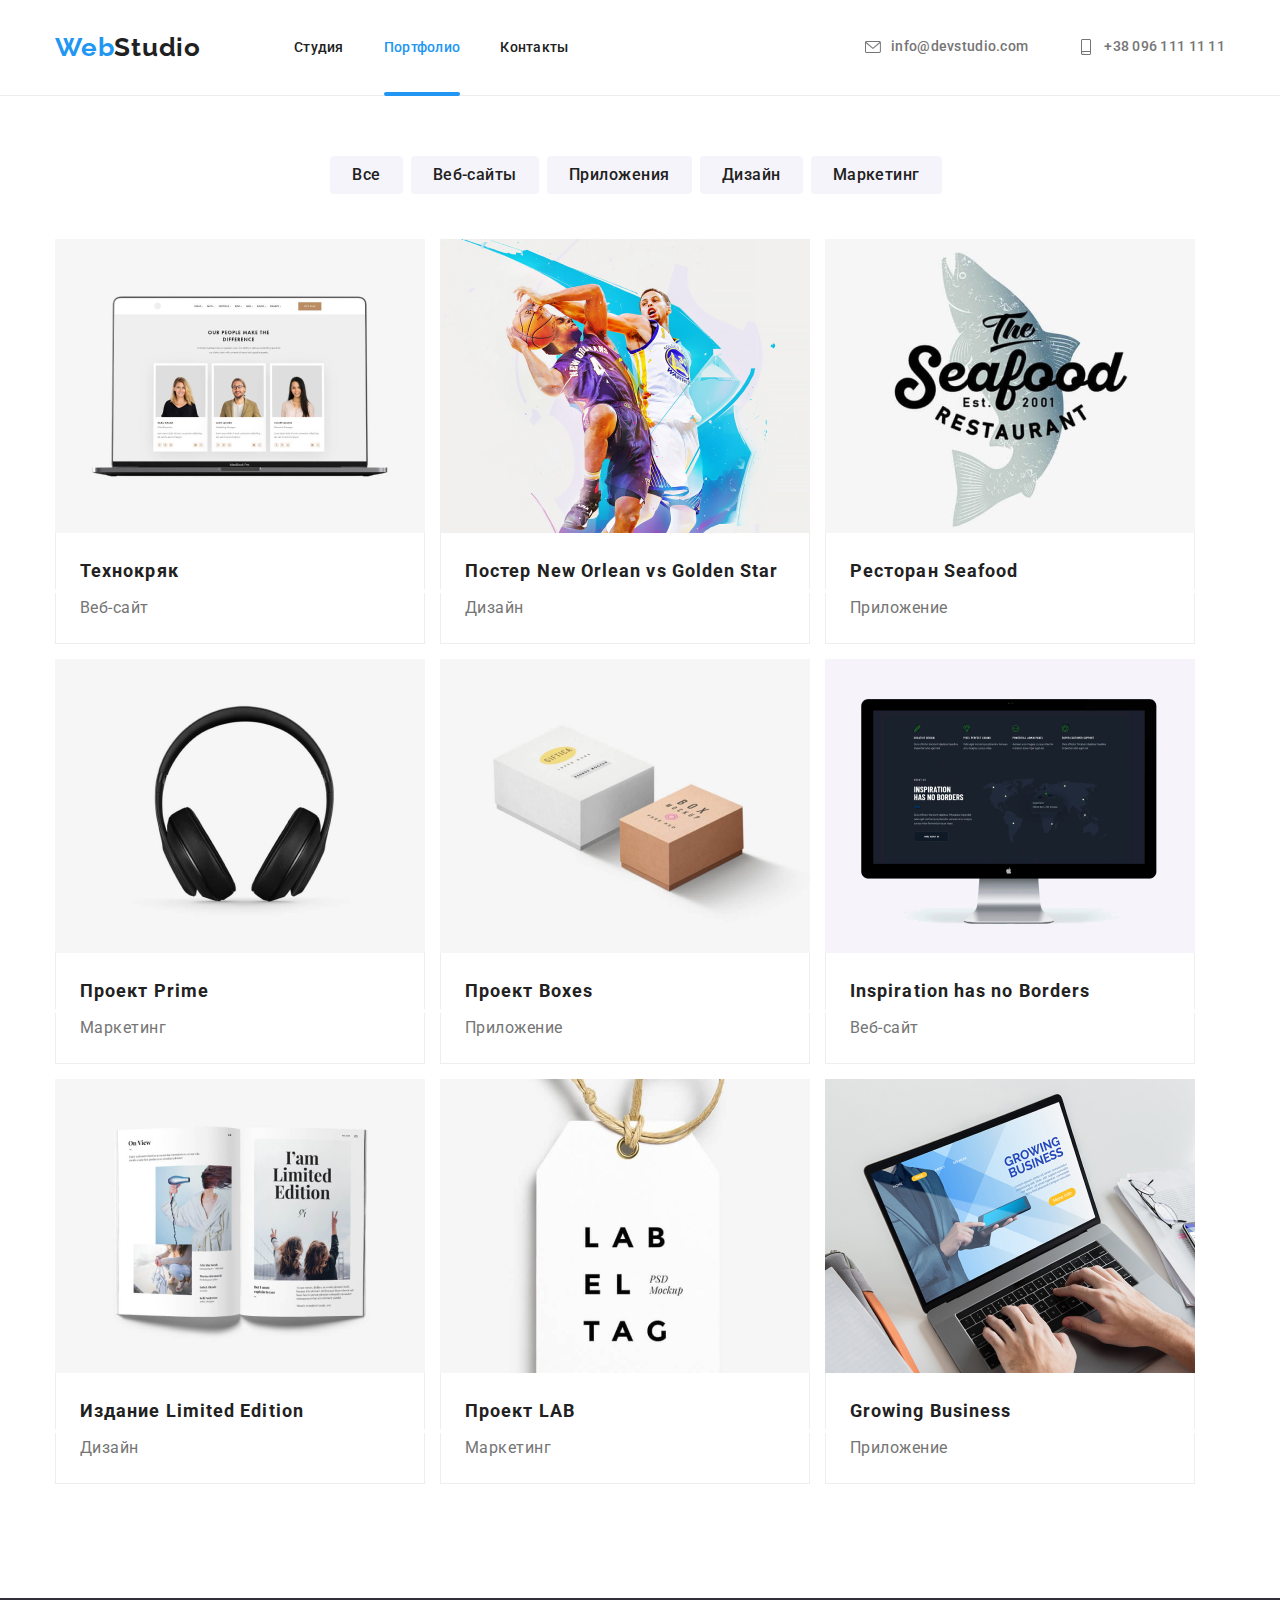
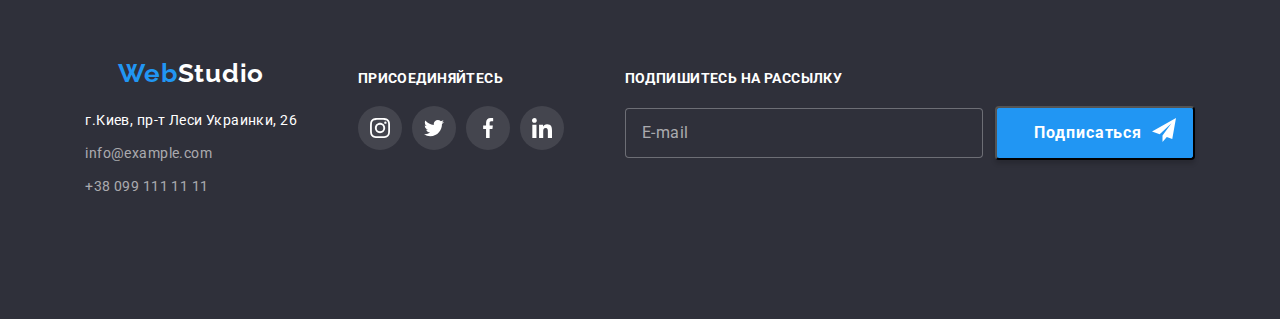
==== commit 4c4448a0: "mobile-menu" ====
--- a/portfolio.html
+++ b/portfolio.html
@@ -64,8 +64,13 @@
             <ul class="list portfolio-lst">
                 <li class="portfolio-box">
                     <a href="" class="link prtf-link">
-                      <div class="prtf">                    
+                      <div class="prtf"> 
+                        <picture>
+                          <source srcset="./img/desktop/techno.jpg 1x, ./img/desktop/techno@2x.jpg 2x" media="(min-width: 1200px)" />
+                          <source srcset="./img/tablet/techno.jpg 1x, ./img/tablet/techno@2x.jpg 2x" media="(min-width: 768px)" />
+                          <source srcset="./img/mobile/techno.jpg 1x, ./img/mobile/techno@2x.jpg 2x" media="(max-width: 767px)" />                    
                         <img class="img-portfolio" src="./img/techno.jpg" alt="Технокряк" width="370" />
+                      </picture>
                         <p class="prtf-p">Технокряк это современная площадка распространения коронавируса. Компании используют эту платформу для цифрового
                       шпионажа и атак на защищённые сервера конкурентов.</p>
                       </div>
@@ -80,7 +85,12 @@
                 <li class="portfolio-box">
                     <a href="" class="link prtf-link">        
                              <div class="prtf">
-                        <img class="img-portfolio" src="./img/neworlean.jpg" alt="Постер" width="370" />
+                               <picture>
+                                 <source srcset="./img/desktop/neworlean.jpg 1x, ./img/desktop/neworlean@2x.jpg 2x" media="(min-width: 1200px)" />
+                                 <source srcset="./img/tablet/neworlean.jpg 1x, ./img/tablet/neworlean@2x.jpg 2x" media="(min-width: 768px)" />
+                                 <source srcset="./img/mobile/neworlean.jpg 1x, ./img/mobile/neworlean@2x.jpg 2x" media="(max-width: 767px)" />
+                                 <img class="img-portfolio" src="./img/neworlean.jpg" alt="Постер" width="370" />
+                                </picture>
                         <p class="prtf-p">Технокряк это современная площадка распространения коронавируса. Компании используют эту платформу для
                          цифрового шпионажа и атак на защищённые сервера конкурентов.</p>
                       </div>
@@ -93,7 +103,13 @@
                 <li class="portfolio-box">
                     <a href="" class="link prtf-link">
                         <div class="prtf">
-                          <img class="img-portfolio" src="./img/seafood.jpg" alt="Seafood restaurant" width="370" />
+                          <picture>
+                            <source srcset="./img/desktop/seafood.jpg 1x, ./img/desktop/seafood@2x.jpg 2x" media="(min-width: 1200px)" />
+                            <source srcset="./img/tablet/seafood.jpg 1x, ./img/tablet/seafood@2x.jpg 2x" media="(min-width: 768px)" />
+                            <source srcset="./img/mobile/seafood.jpg 1x, ./img/mobile/seafood@2x.jpg 2x" media="(max-width: 767px)" />
+                          
+                            <img class="img-portfolio" src="./img/seafood.jpg" alt="Seafood restaurant" width="370" />
+                          </picture>
                           <p class="prtf-p">Технокряк это современная площадка распространения коронавируса. Компании используют эту платформу для
                             цифрового шпионажа и атак на защищённые сервера конкурентов.</p>
 
@@ -107,7 +123,12 @@
                 <li class="portfolio-box">
                     <a href="" class="link prtf-link">
                         <div class="prtf">
+                          <picture>
+                            <source srcset="./img/desktop/headphones.jpg 1x, ./img/desktop/headphones@2x.jpg 2x" media="(min-width: 1200px)" />
+                            <source srcset="./img/tablet/headphones.jpg 1x, ./img/tablet/headphones@2x.jpg 2x" media="(min-width: 768px)" />
+                            <source srcset="./img/mobile/headphones.jpg 1x, ./img/mobile/headphones@2x.jpg 2x" media="(max-width: 767px)" />
                            <img class="img-portfolio" src="./img/headphones.jpg" alt="Prime project" width="370" />
+                          </picture>
                            <p class="prtf-p">Технокряк это современная площадка распространения коронавируса. Компании используют эту платформу для
                              цифрового шпионажа и атак на защищённые сервера конкурентов.</p>
                         </div>
@@ -120,7 +141,12 @@
                 <li class="portfolio-box">
                     <a href="" class="link prtf-link">
                         <div class="prtf">
+                          <picture>
+                            <source srcset="./img/desktop/boxes.jpg 1x, ./img/desktop/boxes@2x.jpg 2x" media="(min-width: 1200px)" />
+                            <source srcset="./img/tablet/boxes.jpg 1x, ./img/tablet/boxes@2x.jpg 2x" media="(min-width: 768px)" />
+                            <source srcset="./img/mobile/boxes.jpg 1x, ./img/mobile/boxes@2x.jpg 2x" media="(max-width: 767px)" />
                            <img class="img-portfolio" src="./img/boxes.jpg" alt="Boxes" width="370" />
+                          </picture>
                            <p class="prtf-p">Технокряк это современная площадка распространения коронавируса. Компании используют эту платформу для
                              цифрового шпионажа и атак на защищённые сервера конкурентов.</p>
                         </div>
@@ -133,7 +159,12 @@
                 <li class="portfolio-box">
                     <a href="" class="link prtf-link">
                         <div class="prtf">
+                          <picture>
+                            <source srcset="./img/desktop/inspiration.jpg 1x, ./img/desktop/inspiration@2x.jpg 2x" media="(min-width: 1200px)" />
+                            <source srcset="./img/tablet/inspiration.jpg 1x, ./img/tablet/inspiration@2x.jpg 2x" media="(min-width: 768px)" />
+                            <source srcset="./img/mobile/inspiration.jpg 1x, ./img/mobile/inspiration@2x.jpg 2x" media="(max-width: 767px)" />
                             <img class="img-portfolio" src="./img/inspiration.jpg" alt="Inspiration" width="370" />
+                          </picture>
                             <p class="prtf-p">Технокряк это современная площадка распространения коронавируса. Компании используют эту платформу для
                               цифрового шпионажа и атак на защищённые сервера конкурентов.</p>  
                         </div>
@@ -145,8 +176,12 @@
 
                 <li class="portfolio-box">
                     <a href="" class="link prtf-link">
-                        <div class="prtf">
+                        <div class="prtf"><picture>
+                            <source srcset="./img/desktop/limitededition.jpg 1x, ./img/desktop/limitededition@2x.jpg 2x" media="(min-width: 1200px)" />
+                            <source srcset="./img/tablet/limitededition.jpg 1x, ./img/tablet/limitededition@2x.jpg 2x" media="(min-width: 768px)" />
+                            <source srcset="./img/mobile/limitededition.jpg 1x, ./img/mobile/limitededition@2x.jpg 2x" media="(max-width: 767px)" />
                             <img class="img-portfolio" src="./img/limitededition.jpg" alt="Limited edition" width="370" />
+                          </picture>
                             <p class="prtf-p">Технокряк это современная площадка распространения коронавируса. Компании используют эту платформу для
                              цифрового шпионажа и атак на защищённые сервера конкурентов.</p>
                         </div>
@@ -159,7 +194,12 @@
                 <li class="portfolio-box">
                     <a href="" class="link prtf-link">
                         <div class="prtf">
+                          <picture>
+                          <source srcset="./img/desktop/lab.jpg 1x, ./img/desktop/lab@2x.jpg 2x" media="(min-width: 1200px)" />
+                            <source srcset="./img/tablet/lab.jpg 1x, ./img/tablet/lab@2x.jpg 2x" media="(min-width: 768px)" />
+                            <source srcset="./img/mobile/lab.jpg 1x, ./img/mobile/lab@2x.jpg 2x" media="(max-width: 767px)" />
                            <img class="img-portfolio" src="./img/lab.jpg" alt="LAB project" width="370" />
+                          </picture>
                            <p class="prtf-p">Технокряк это современная площадка распространения коронавируса. Компании используют эту платформу для
                             цифрового шпионажа и атак на защищённые сервера конкурентов.</p>
                         </div>
@@ -172,8 +212,12 @@
                 <li class="portfolio-box">
                     <a href="" class="link prtf-link">
                         <div class="prtf-overlay">
-                          <div class="prtf">
+                          <div class="prtf"><picture>
+                            <source srcset="./img/desktop/business.jpg 1x, ./img/desktop/business@2x.jpg 2x" media="(min-width: 1200px)" />
+                            <source srcset="./img/tablet/business.jpg 1x, ./img/tablet/business@2x.jpg 2x" media="(min-width: 768px)" />
+                            <source srcset="./img/mobile/business.jpg 1x, ./img/mobile/business@2x.jpg 2x" media="(max-width: 767px)" />
                            <img class="img-portfolio" src="./img/business.jpg" alt="Growing Business" width="370" />
+                          </picture>
                            <p class="prtf-p">Технокряк это современная площадка распространения коронавируса. Компании используют эту платформу для
                               цифрового шпионажа и атак на защищённые сервера конкурентов.</p>
                           </div>
--- a/css/main.min.css
+++ b/css/main.min.css
@@ -1,2 +1,2 @@
-:root{--main-text-cl: #757575;--accent-cl: #2196f3;--black: #212121;--white: #ffffff;--gray: rgba(255, 255, 255, 0.6);--dark-bg: #2f303a;--light-grey: #f5f4fa}html{box-sizing:border-box;overflow-x:hidden}*,*::before,*::after{box-sizing:inherit}img{display:inline-block;max-width:100%;height:auto}h1,h2,h3,h4 p{margin-top:0;margin-bottom:0}body{font-family:Roboto;font-size:14px;line-height:1.71;letter-spacing:0.03em;color:var(--main-text-cl);overflow-x:hidden}address{font-style:normal}.container{width:100%;padding-left:15px;padding-right:15px;margin-right:auto;margin-left:auto}@media (min-width: 480px){.container{width:480px}}@media (min-width: 768px){.container{width:768px}}@media (min-width: 1200px){.container{width:1200px}}.header{margin:0;padding-top:32px;padding-bottom:32px;width:100%}.header-border{border-bottom:1px solid #ececec}.header-portfolio{border-bottom:1px solid #ececec;margin-bottom:100px}.header .logo{margin-right:93px}.header-border .logo{margin-right:93px}.menu{display:inline-flex;padding-bottom:28px}.menu-item:not(:last-child){margin-right:40px}.mail-tel{display:flex;align-items:center}.mail{margin-right:50px}.header-container{display:flex;justify-content:flex-end;align-items:center}.link:hover,.link:focus{color:var(--accent-cl)}.current-page{position:relative;text-decoration:none;font-family:Roboto;font-weight:500;font-size:14px;line-height:1.14;letter-spacing:0.02em;color:var(--accent-cl)}.current-page:hover,.current-page:focus{color:var(--black)}.current-page::after{display:block;content:"";width:100%;height:4px;border-radius:2px;background-color:var(--accent-cl);position:absolute;top:51px;margin-left:auto;margin-right:auto}.link{color:inherit;text-decoration:none}.list{list-style:none;margin:0;padding:0}.link-logo{text-decoration:none;font-family:Raleway, Oleo Script;font-weight:700;font-size:26px;line-height:1.19;letter-spacing:0.03em;color:var(--accent-cl)}.link-logo-black{text-decoration:none;font-family:Raleway, Oleo Script;font-weight:700;font-size:26px;line-height:1.19;letter-spacing:0.03em;color:var(--black)}.link-logo-white{text-decoration:none;font-family:Raleway, Oleo Script;font-weight:700;font-size:26px;line-height:1.19;letter-spacing:0.03em;color:var(--white)}.menu-link{font-family:Roboto;font-weight:500;font-size:14px;line-height:1.14;letter-spacing:0.02em;color:var(--black);position:relative;margin-top:32px;margin-bottom:28px}.menu-link:hover::after,.menu-link:focus::after{color:var(--accent-cl);display:block;content:"";width:100%;height:4px;border-radius:2px;background-color:var(--accent-cl);position:absolute;margin-left:auto;margin-right:auto;margin-top:28px;top:23px}.menu-link-2{font-family:Roboto;font-weight:500;font-size:14px;line-height:1.14;letter-spacing:0.02em;color:var(--black);position:relative;margin-top:32px;margin-bottom:28px}.menu-link-2:hover::after,.menu-link-2:focus::after{color:var(--accent-cl);display:block;content:"";width:100%;height:4px;border-radius:2px;background-color:var(--accent-cl);position:absolute;margin-left:auto;margin-right:auto;margin-top:28px;top:18px}.item{display:block;align-items:center;justify-content:center}.icon-contact{width:16px;height:16px;margin-right:10px;fill:currentColor}.mail-menu-link{display:flex;font-family:Roboto;font-weight:500;font-size:14px;line-height:1.14;letter-spacing:0.02em;color:var(--main-text-cl)}.navigation{display:flex;align-items:center;margin-right:auto}.dark-bg{background-color:var(--dark-bg)}.overlay{background-color:var(--dark-bg);max-width:1600px;height:600px;margin-left:auto;margin-right:auto;background-image:linear-gradient(to right, rgba(47,48,58,0.4), rgba(47,48,58,0.4)),url("../img/bgr.jpg");background-repeat:no-repeat;background-position:center;background-size:cover}.hero{display:flex;padding-top:200px;padding-bottom:200px;text-align:center}.title{font-family:Roboto;font-weight:900;font-size:44px;line-height:1.36;text-align:center;letter-spacing:0.06em;text-transform:uppercase;color:var(--white)}.btn{display:inline-block;padding:10px 32px;min-width:200px;font-family:Roboto;font-weight:700;font-size:16px;line-height:1.875;letter-spacing:0.06em;color:var(--white);box-shadow:0px 4px 4px rgba(0,0,0,0.15);border-radius:4px;background-color:var(--accent-cl);margin-top:30px;cursor:pointer}.btn:hover,.btn:focus{color:var(--accent-cl);background-color:var(--white)}.btn-portfolio{display:inline-block;font-family:Roboto;font-weight:500;font-size:16px;line-height:1.625;text-align:center;letter-spacing:0.03em;color:var(--black);background-color:var(--light-grey);border:none;border-radius:4px;padding-top:6px;padding-right:22px;padding-bottom:6px;padding-left:22px;cursor:pointer}.btn-portfolio:hover,.btn-portfolio:focus{color:var(--white);background-color:var(--accent-cl)}.backdrop{position:fixed;top:0;left:0;right:0;bottom:0;background-color:rgba(0,0,0,0.2);opacity:1}.backdrop.is-hidden{visibility:hidden;opacity:0;pointer-events:none}.modal{position:absolute;top:50%;left:50%;transform:translate(-50%, -50%) scale(1);width:100%;max-width:528px;height:581px;background-color:var(--white);padding-top:40px;padding-bottom:40px;box-shadow:0px 1px 3px rgba(0,0,0,0.12),0px 1px 1px rgba(0,0,0,0.14),0px 2px 1px rgba(0,0,0,0.2);border-radius:4px;transition:transform 0.5s}.btn-close{position:absolute;top:8px;right:8px;display:flex;justify-content:center;align-items:center;border:1px solid rgba(0,0,0,0.1);border-radius:50%;width:30px;height:30px;margin-top:8px;margin-bottom:2px;padding:0;cursor:pointer;background-color:var(--white)}.btn-close:hover .btn-close-svg,.btn-close:focus .btn-close-svg{fill:var(--accent-cl)}.btn-close-svg{width:11px;height:11px;fill:var(--black)}.advantages{margin-bottom:94px}.heading{font-family:Roboto;font-weight:bold;font-size:14px;line-height:1.14;letter-spacing:0.03em;text-transform:uppercase;color:var(--black);margin-bottom:10px;text-align:center}@media (min-width: 768px){.heading{text-align:left}}@media (min-width: 768px){.flexbox{display:flex;flex-wrap:wrap;margin:-15px}}.content-box{display:block;align-items:center;justify-content:center;margin:15px}@media (min-width: 768px){.content-box{flex-basis:calc(100% / 2 - 30px)}}@media (min-width: 1200px){.content-box{flex-basis:calc(100% / 4 - 30px)}}.box{display:flex;align-items:center;justify-content:center;height:120px;background-color:var(--light-grey);margin-bottom:30px;border-radius:4px}.icon-box{display:flex;align-items:center;justify-content:center;width:70px;height:70px}.duties{margin-bottom:94px;display:none}@media (min-width: 1200px){.duties{display:block}}.duties-box{flex-basis:calc(100% / 3 - 30px);margin-right:30px;position:relative;display:flex}.img{display:block}.duties-title{font-family:Roboto;font-style:normal;font-weight:bold;font-size:14px;line-height:16px;text-align:center;letter-spacing:0.03em;text-transform:uppercase;color:var(--white);padding-top:27px;padding-bottom:27px;position:absolute;left:0;bottom:0;width:100%;background-color:rgba(47,48,58,0.8)}.crew-container{background-color:var(--light-grey);margin-bottom:94px;padding-top:94px;padding-bottom:94px}.item-title{font-family:Roboto;font-weight:bold;font-size:28px;line-height:1.17;text-align:center;letter-spacing:0.03em;color:var(--black);margin-bottom:50px}@media (min-width: 1200px){.item-title{font-size:36px}}.crew-list{display:flex;flex-wrap:wrap;justify-content:center}@media (min-width: 768px){.crew-list{display:flex;flex-wrap:wrap;margin-left:-30px;margin-top:-30px}}.crew-item{display:block;margin-bottom:30px;text-align:center;background-color:var(--white);box-shadow:0px 1px 3px rgba(0,0,0,0.12),0px 1px 1px rgba(0,0,0,0.14),0px 2px 1px rgba(0,0,0,0.2);border-radius:0px 0px 4px 4px;width:270px;height:428px;padding-bottom:30px}@media (min-width: 768px){.crew-item{flex-basis:calc(100% / 2 - 30px);max-width:270px;margin-left:30px;margin-top:30px;margin-bottom:0}}@media (min-width: 1200px){.crew-item{flex-basis:calc(100% / 4 - 30px);max-width:270px;margin-left:30px;margin-top:30px}}.crew-name{font-family:Roboto;font-weight:500;font-size:16px;line-height:1.19;text-align:center;letter-spacing:0.03em;color:var(--black);margin:0;margin-top:30px;margin-bottom:10px}.crew-position{font-family:Roboto;font-weight:normal;font-size:16px;line-height:1.19;text-align:center;letter-spacing:0.03em;color:var(--main-text-cl);margin:0;margin-bottom:16px}.social-icons{display:flex;justify-content:center}.social-icons-item:not(:last-child){margin-right:10px}.social-icons-link{display:flex;justify-content:center;align-items:center;width:44px;height:44px;background-color:var(--white);color:#afb1b8;border-radius:50%}.social-icons-svg{width:20px;height:20px;fill:currentColor}.social-icons-link:hover,.social-icons-link:focus{background-color:var(--accent-cl)}.social-icons-link:hover .social-icons-svg,.social-icons-link:focus .social-icons-svg{fill:var(--white)}.clients{padding-bottom:94px}.clients-icons{display:flex;flex-wrap:wrap;justify-content:center;margin:-15px}.clients-icons-item{display:flex;margin:15px}.clients-icons-link{display:flex;justify-content:center;align-items:center;width:170px;height:90px;background-color:var(--white);color:#afb1b8;border:1px solid #afb1b8;border-radius:4px}.clients-icons-svg{height:50px;fill:currentColor}.clients-icons-link:hover{border-color:var(--accent-cl)}.clients-icons-link:hover .clients-icons-svg,.clients-icons-link:focus .clients-icons-svg{fill:var(--accent-cl)}.footer{display:flex;flex-direction:column}@media (min-width: 1200px){.footer{flex-direction:row;justify-content:space-between}}.link-logo-footer{display:flex;justify-content:center}@media (min-width: 1200px){.link-logo-footer{justify-content:start}}.contacts{display:block;align-items:center;justify-content:center;flex-direction:column;margin-bottom:60px}@media (min-width: 1200px){.contacts{margin-right:70px}}.footer-adress{text-align:center}@media (min-width: 1200px){.footer-adress{text-align:start}}.icon-footer{padding-top:12px;display:flex;flex-direction:column;align-items:center;margin-bottom:60px}@media (min-width: 1200px){.icon-footer{align-items:flex-start}}@media (min-width: 768px){.footer-tablet{display:flex;justify-content:space-around}}.footer-container{padding-top:60px;padding-bottom:60px}.footer-list{margin-top:20px;margin-bottom:9px}.footer-mail{margin-bottom:9px}.adress{font-family:Roboto;font-weight:normal;font-size:14px;line-height:1.71;letter-spacing:0.03em;color:var(--white)}.mail-menu{font-family:Roboto;font-weight:normal;font-size:14px;line-height:1.71;letter-spacing:0.03em;color:var(--gray)}.join{display:block;font-family:Roboto;font-style:normal;font-weight:bold;font-size:14px;line-height:16px;letter-spacing:0.03em;color:var(--white);margin:0;margin-bottom:20px}.footer-icons-link{display:flex;justify-content:center;align-items:center;width:44px;height:44px;background-color:rgba(255,255,255,0.1);color:#afb1b8;border-radius:50%}.footer-icons-svg{width:20px;height:20px;fill:var(--white)}.footer-icons-link:hover,.footer-icons-link:focus{background-color:var(--accent-cl)}.submit{padding-top:12px;display:flex;flex-direction:column;align-items:center}@media (min-width: 1200px){.submit{align-items:flex-start}}.submit-item{display:flex;flex-direction:column;align-items:center}@media (min-width: 1200px){.submit-item{display:flex;flex-direction:row;justify-content:center}}.submit-form{display:flex;flex-wrap:wrap}.submit-input::placeholder{font-weight:normal;font-size:16px;line-height:1.25;letter-spacing:0.03em;color:rgba(255,255,255,0.6)}.submit-input{background-color:var(--dark-bg);margin:0;width:358px;height:50px;padding-left:16px;padding-top:15px;padding-bottom:15px;border:1px solid rgba(255,255,255,0.3);border-radius:4px;margin-bottom:20px}@media (min-width: 1200px){.submit-input{margin:0}}.button-form{margin-left:auto;margin-right:auto;margin-top:30px;display:block;padding-left:29px;padding-right:8px;padding-top:10px;padding-bottom:10px;min-width:200px;font-family:Roboto;font-style:normal;font-weight:bold;font-size:16px;line-height:1.87;letter-spacing:0.06em;color:var(--white);box-shadow:0px 4px 4px rgba(0,0,0,0.15);border-radius:4px;background-color:var(--accent-cl);cursor:pointer}.submit-input{font-family:Roboto;font-style:normal;font-weight:bold;font-size:16px;line-height:1.87;letter-spacing:0.06em;color:var(--white)}.button-submit{margin-left:12px;display:flex;justify-content:center;padding-left:29px;padding-right:8px;padding-top:10px;padding-bottom:10px;width:200px;font-family:Roboto;font-style:normal;font-weight:bold;font-size:16px;line-height:1.87;letter-spacing:0.06em;color:var(--white);box-shadow:0px 4px 4px rgba(0,0,0,0.15);border-radius:4px;background-color:var(--accent-cl);cursor:pointer}.submit-svg{width:24px;height:24px;margin-left:10px;fill:currentColor}.button-submit:hover,.button-submit:focus{background-color:var(--white);color:var(--accent-cl)}.button-submit:hover .submit-svg,.button-submit:focus .submit-svg{fill:var(--accent-cl)}textarea{resize:none}.form-title{margin:0;font-weight:bold;font-size:20px;line-height:23px;text-align:center;letter-spacing:0.03em;color:var(--black);margin-bottom:12px}.form{width:448px;margin-left:auto;margin-right:auto}.form-field{margin-bottom:10px;display:flex;flex-direction:column;position:relative}.form-label{font-family:Roboto;font-style:normal;font-weight:normal;font-size:12px;line-height:14px;letter-spacing:0.01em;color:var(--main-text-cl)}.form-input{margin:0;height:40px;padding-left:42px;padding-top:12px;padding-bottom:12px;border:1px solid rgba(33,33,33,0.2);border-radius:4px;outline:none}.form-input:focus{border-color:var(--accent-cl)}.form-input:focus+.form-label-svg{fill:var(--accent-cl)}.form-field label{margin-bottom:4px}.form-label-svg{position:absolute;width:15px;height:15px;top:31px;left:15px;z-index:2}.label-comment{font-style:normal;font-weight:normal;font-size:12px;line-height:14px;letter-spacing:0.01em;color:var(--main-text-cl)}.comment{margin-bottom:20px;display:flex;flex-direction:column}.comment label{margin-bottom:4px}.comment textarea{margin:0;padding:12px 16px;border:1px solid rgba(33,33,33,0.2);border-radius:4px;width:100%;height:120px;outline:none}.comment textarea::placeholder{font-weight:normal;font-size:14px;line-height:16px;letter-spacing:0.01em;color:rgba(117,117,117,0.5)}.textarea:focus{border-color:var(--accent-cl)}.checkbox{display:flex;justify-content:center;align-items:center}.agreement-link{flex:wrap;color:var(--accent-cl);text-decoration:underline}.argeement-label{display:block;margin-left:7px}.checkbox-input{appearance:none;-webkit-appearance:none;-moz-appearance:none}.check-icon{display:inline-block;width:15px;height:15px;border:2px solid var(--black);border-radius:4px}.checkbox-input:checked+.check-icon{background-color:var(--accent-cl);background-image:url(../img/icon-check-blue.svg);background-size:contain;background-repeat:no-repeat;background-origin:border-box;border-color:transparent}
+:root{--main-text-cl: #757575;--accent-cl: #2196f3;--black: #212121;--white: #ffffff;--gray: rgba(255, 255, 255, 0.6);--dark-bg: #2f303a;--light-grey: #f5f4fa}html{box-sizing:border-box;overflow-x:hidden}*,*::before,*::after{box-sizing:inherit}img{display:inline-block;max-width:100%;height:auto}h1,h2,h3,h4 p{margin-top:0;margin-bottom:0}body{font-family:Roboto;font-size:14px;line-height:1.71;letter-spacing:0.03em;color:var(--main-text-cl);overflow-x:hidden}address{font-style:normal}.container{width:100%;padding-left:15px;padding-right:15px;margin-right:auto;margin-left:auto}@media (min-width: 480px){.container{width:480px}}@media (min-width: 768px){.container{width:768px}}@media (min-width: 1200px){.container{width:1200px}}.header{margin:0;padding-top:16px;padding-bottom:16px;width:100%;border-bottom:1px solid #ececec}@media screen and (min-width: 768px){.header{padding-top:32px;padding-bottom:32px}}.header .logo{margin-right:93px}.header-border .logo{margin-right:93px}.menu{display:none;padding-bottom:28px}@media screen and (min-width: 768px){.menu{display:flex}}.mobile-menu-btn{display:none;justify-content:center;align-items:center;border:none;margin:0;padding:0;cursor:pointer;background-color:transparent}@media screen and (max-width: 767px){.mobile-menu-btn{display:inline-block}}.mobile-menu-btn .icon-cross{display:none}.mobile-menu-btn.is-open .icon-cross{display:block}.mobile-menu-btn.is-open .icon-menu{display:none}.mobile-menu-btn:hover .mobile-menu-icon,.mobile-menu-btn:focus .mobile-menu-icon{fill:var(--accent-cl)}.mobile-menu{display:none;text-align:center;padding-top:60px;padding-bottom:60px;background-color:var(--white);box-shadow:0px 4px 8px rgba(0,0,0,0.04),0px 2px 4px rgba(0,0,0,0.08),0px 1px 3px rgba(0,0,0,0.16);position:absolute;top:60px;left:0;right:0}.mobile-menu.is-open{display:block}@media screen and (min-width: 768px){.mobile-menu{display:none}}.mobile-menu-item:not(:last-child){margin-bottom:40px}.mobile-div{margin-bottom:60px}.mail-tel-mobile{display:flex;flex-direction:column;align-items:center}.mobile-item:not(:last-child){margin-bottom:16px}.menu-item:not(:last-child){margin-right:40px}.mail-tel{display:none;align-items:center}@media screen and (min-width: 768px){.mail-tel{display:flex;flex-direction:column;align-items:flex-start}}@media screen and (min-width: 1200px){.mail-tel{display:flex;align-items:center;flex-direction:row}}.mail{margin-right:0px}@media screen and (min-width: 1200px){.mail{margin-right:50px}}.header-container{display:flex;justify-content:flex-end;align-items:center}@media screen and (max-width: 767px){.header-container{width:100%}}.link:hover,.link:focus{color:var(--accent-cl)}.current-page{position:relative;display:inline-block;text-decoration:none;font-family:Roboto;font-weight:500;font-size:14px;line-height:1.14;letter-spacing:0.02em;color:var(--accent-cl)}.current-page:hover,.current-page:focus{color:var(--black)}.current-page::after{display:block;content:"";width:100%;height:4px;margin-left:auto;margin-right:auto;border-radius:2px;background-color:var(--accent-cl)}@media screen and (min-width: 768px){.current-page::after{display:block;content:"";width:100%;height:4px;border-radius:2px;background-color:var(--accent-cl);position:absolute;top:52px}}.link{color:inherit;text-decoration:none}.list{list-style:none;margin:0;padding:0}.link-logo{text-decoration:none;font-family:Raleway, Oleo Script;font-weight:700;font-size:26px;line-height:1.19;letter-spacing:0.03em;color:var(--accent-cl)}.link-logo-black{text-decoration:none;font-family:Raleway, Oleo Script;font-weight:700;font-size:26px;line-height:1.19;letter-spacing:0.03em;color:var(--black)}.link-logo-white{text-decoration:none;font-family:Raleway, Oleo Script;font-weight:700;font-size:26px;line-height:1.19;letter-spacing:0.03em;color:var(--white)}.menu-link{display:inline-block;font-family:Roboto;font-weight:500;font-size:14px;line-height:1.14;letter-spacing:0.02em;color:var(--black);position:relative}.menu-link:hover::after,.menu-link:focus::after{color:var(--accent-cl);display:block;content:"";width:100%;height:4px;border-radius:2px;background-color:var(--accent-cl)}@media screen and (min-width: 767px){.menu-link:hover::after,.menu-link:focus::after{color:var(--accent-cl);display:block;content:"";width:100%;height:4px;border-radius:2px;background-color:var(--accent-cl);position:absolute;top:53px}}.item{display:block;align-items:center;justify-content:center}@media screen and (max-width: 1199px){.item:not(:last-child){margin-bottom:10px}}.icon-contact{width:16px;height:16px;margin-right:10px;fill:currentColor}.mail-menu-link{display:flex;font-family:Roboto;font-weight:500;font-size:14px;line-height:1.14;letter-spacing:0.02em;color:var(--main-text-cl)}.navigation{display:flex;align-items:center;margin-right:auto}@media screen and (max-width: 767px){.navigation{width:100%;margin-right:0;justify-content:space-between}}.dark-bg{background-color:var(--dark-bg)}.overlay{background-color:var(--dark-bg);max-width:1600px;height:600px;margin-left:auto;margin-right:auto;background-image:linear-gradient(to right, rgba(47,48,58,0.4), rgba(47,48,58,0.4)),url("../img/bgr.jpg");background-repeat:no-repeat;background-position:center;background-size:cover}.hero{display:flex;padding-top:200px;padding-bottom:200px;text-align:center}.title{font-family:Roboto;font-weight:900;font-size:26px;line-height:1.61;text-align:center;letter-spacing:0.06em;text-transform:uppercase;color:var(--white)}@media (min-width: 1200px){.title{font-size:44px;line-height:1.36}}.btn{display:inline-block;padding:10px 32px;min-width:200px;font-family:Roboto;font-weight:700;font-size:16px;line-height:1.875;letter-spacing:0.06em;color:var(--white);box-shadow:0px 4px 4px rgba(0,0,0,0.15);border-radius:4px;background-color:var(--accent-cl);margin-top:30px;cursor:pointer}.btn:hover,.btn:focus{color:var(--accent-cl);background-color:var(--white)}.btn-portfolio{display:inline-block;font-family:Roboto;font-weight:500;font-size:16px;line-height:1.625;text-align:center;letter-spacing:0.03em;color:var(--black);background-color:var(--light-grey);border:none;border-radius:4px;padding-top:6px;padding-right:22px;padding-bottom:6px;padding-left:22px;cursor:pointer}.btn-portfolio:hover,.btn-portfolio:focus{color:var(--white);background-color:var(--accent-cl)}.backdrop{position:fixed;top:0;left:0;right:0;bottom:0;background-color:rgba(0,0,0,0.2);opacity:1}.backdrop.is-hidden{visibility:hidden;opacity:0;pointer-events:none}.modal{position:absolute;top:50%;left:50%;transform:translate(-50%, -50%) scale(1);width:100%;max-width:450px;height:609px;background-color:var(--white);padding-top:40px;padding-bottom:40px;box-shadow:0px 1px 3px rgba(0,0,0,0.12),0px 1px 1px rgba(0,0,0,0.14),0px 2px 1px rgba(0,0,0,0.2);border-radius:4px;transition:transform 0.5s}@media (min-width: 1200px){.modal{max-width:528px;height:581px}}.btn-close{position:absolute;top:8px;right:8px;display:flex;justify-content:center;align-items:center;border:1px solid rgba(0,0,0,0.1);border-radius:50%;width:30px;height:30px;padding:0;cursor:pointer;background-color:var(--white)}.btn-close:hover .btn-close-svg,.btn-close:focus .btn-close-svg{fill:var(--accent-cl)}.btn-close-svg{width:11px;height:11px;fill:var(--black)}.advantages{margin-bottom:94px}.heading{font-family:Roboto;font-weight:bold;font-size:14px;line-height:1.14;letter-spacing:0.03em;text-transform:uppercase;color:var(--black);margin-bottom:10px;text-align:center}@media (min-width: 768px){.heading{text-align:left}}@media (min-width: 768px){.flexbox{display:flex;flex-wrap:wrap;margin:-15px}}.content-box{display:block;align-items:center;justify-content:center;margin:15px}@media (min-width: 768px){.content-box{flex-basis:calc(100% / 2 - 30px)}}@media (min-width: 1200px){.content-box{flex-basis:calc(100% / 4 - 30px)}}.box{display:flex;align-items:center;justify-content:center;height:120px;background-color:var(--light-grey);margin-bottom:30px;border-radius:4px}.icon-box{display:flex;align-items:center;justify-content:center;width:70px;height:70px}.duties{margin-bottom:94px;display:none}@media (min-width: 1200px){.duties{display:block}}.duties-box{flex-basis:calc(100% / 3 - 30px);margin-right:30px;position:relative;display:flex}.img{display:block}.duties-title{font-family:Roboto;font-style:normal;font-weight:bold;font-size:14px;line-height:16px;text-align:center;letter-spacing:0.03em;text-transform:uppercase;color:var(--white);padding-top:27px;padding-bottom:27px;position:absolute;left:0;bottom:0;width:100%;background-color:rgba(47,48,58,0.8)}.crew-container{background-color:var(--light-grey);margin-bottom:94px;padding-top:94px;padding-bottom:94px}.item-title{font-family:Roboto;font-weight:bold;font-size:28px;line-height:1.17;text-align:center;letter-spacing:0.03em;color:var(--black);margin-bottom:50px}@media (min-width: 1200px){.item-title{font-size:36px}}.crew-list{display:flex;flex-wrap:wrap;justify-content:center}@media (min-width: 768px){.crew-list{display:flex;flex-wrap:wrap;margin-left:-30px;margin-top:-30px}}.crew-item{display:block;margin-bottom:30px;text-align:center;background-color:var(--white);box-shadow:0px 1px 3px rgba(0,0,0,0.12),0px 1px 1px rgba(0,0,0,0.14),0px 2px 1px rgba(0,0,0,0.2);border-radius:0px 0px 4px 4px;width:270px;height:428px;padding-bottom:30px}@media (min-width: 768px){.crew-item{flex-basis:calc(100% / 2 - 30px);max-width:270px;margin-left:30px;margin-top:30px;margin-bottom:0}}@media (min-width: 1200px){.crew-item{flex-basis:calc(100% / 4 - 30px);max-width:270px;margin-left:30px;margin-top:30px}}.crew-name{font-family:Roboto;font-weight:500;font-size:16px;line-height:1.19;text-align:center;letter-spacing:0.03em;color:var(--black);margin:0;margin-top:30px;margin-bottom:10px}.crew-position{font-family:Roboto;font-weight:normal;font-size:16px;line-height:1.19;text-align:center;letter-spacing:0.03em;color:var(--main-text-cl);margin:0;margin-bottom:16px}.social-icons{display:flex;justify-content:center}.social-icons-item:not(:last-child){margin-right:10px}.social-icons-link{display:flex;justify-content:center;align-items:center;width:44px;height:44px;background-color:var(--white);color:#afb1b8;border-radius:50%}.social-icons-svg{width:20px;height:20px;fill:currentColor}.social-icons-link:hover,.social-icons-link:focus{background-color:var(--accent-cl)}.social-icons-link:hover .social-icons-svg,.social-icons-link:focus .social-icons-svg{fill:var(--white)}.clients{padding-bottom:94px}.clients-icons{display:flex;flex-wrap:wrap;justify-content:center;margin:-15px}.clients-icons-item{display:flex;margin:15px}.clients-icons-link{display:flex;justify-content:center;align-items:center;width:170px;height:90px;background-color:var(--white);color:#afb1b8;border:1px solid #afb1b8;border-radius:4px}.clients-icons-svg{height:50px;fill:currentColor}.clients-icons-link:hover{border-color:var(--accent-cl)}.clients-icons-link:hover .clients-icons-svg,.clients-icons-link:focus .clients-icons-svg{fill:var(--accent-cl)}.footer{display:flex;flex-direction:column}@media (min-width: 1200px){.footer{flex-direction:row;justify-content:space-around}}.link-logo-footer{display:flex;justify-content:center}@media (min-width: 1200px){.link-logo-footer{justify-content:start}}.contacts{display:flex;align-items:center;justify-content:center;flex-direction:column;margin-bottom:60px}.footer-adress{text-align:center}@media (min-width: 1200px){.footer-adress{text-align:start}}.icon-footer{padding-top:12px;display:flex;flex-direction:column;align-items:center;margin-bottom:60px}@media (min-width: 1200px){.icon-footer{align-items:flex-start}}@media (min-width: 768px){.footer-tablet{display:flex;justify-content:space-around}}.footer-container{padding-top:60px;padding-bottom:60px}.footer-list{margin-top:20px;margin-bottom:9px}.footer-mail{margin-bottom:9px}.adress{font-family:Roboto;font-weight:normal;font-size:14px;line-height:1.71;letter-spacing:0.03em;color:var(--white)}.mail-menu{font-family:Roboto;font-weight:normal;font-size:14px;line-height:1.71;letter-spacing:0.03em;color:var(--gray)}.join{display:block;font-family:Roboto;font-style:normal;font-weight:bold;font-size:14px;line-height:16px;letter-spacing:0.03em;color:var(--white);margin:0;margin-bottom:20px}.footer-icons-link{display:flex;justify-content:center;align-items:center;width:44px;height:44px;background-color:rgba(255,255,255,0.1);color:#afb1b8;border-radius:50%}.footer-icons-svg{width:20px;height:20px;fill:var(--white)}.footer-icons-link:hover,.footer-icons-link:focus{background-color:var(--accent-cl)}.submit{padding-top:12px;display:flex;flex-direction:column;align-items:center}@media (min-width: 1200px){.submit{align-items:flex-start}}.submit-item{display:flex;flex-direction:column;align-items:center}@media (min-width: 1200px){.submit-item{display:flex;flex-direction:row;justify-content:center}}.submit-form{display:flex;flex-wrap:wrap}.submit-input::placeholder{font-weight:normal;font-size:16px;line-height:1.25;letter-spacing:0.03em;color:rgba(255,255,255,0.6)}.submit-input{background-color:var(--dark-bg);margin:0;width:358px;height:50px;padding-left:16px;padding-top:15px;padding-bottom:15px;border:1px solid rgba(255,255,255,0.3);border-radius:4px;margin-bottom:20px}@media (min-width: 1200px){.submit-input{margin:0}}.button-form{margin-left:auto;margin-right:auto;margin-top:15px;display:block;padding-left:29px;padding-right:8px;padding-top:10px;padding-bottom:10px;min-width:200px;font-family:Roboto;font-style:normal;font-weight:bold;font-size:16px;line-height:1.87;letter-spacing:0.06em;color:var(--white);box-shadow:0px 4px 4px rgba(0,0,0,0.15);border-radius:4px;background-color:var(--accent-cl);cursor:pointer}@media (min-width: 1200px){.button-form{margin-top:30px}}.submit-input{font-family:Roboto;font-style:normal;font-weight:bold;font-size:16px;line-height:1.87;letter-spacing:0.06em;color:var(--white)}.button-submit{margin-left:12px;display:flex;justify-content:center;padding-left:29px;padding-right:8px;padding-top:10px;padding-bottom:10px;width:200px;font-family:Roboto;font-style:normal;font-weight:bold;font-size:16px;line-height:1.87;letter-spacing:0.06em;color:var(--white);box-shadow:0px 4px 4px rgba(0,0,0,0.15);border-radius:4px;background-color:var(--accent-cl);cursor:pointer}.submit-svg{width:24px;height:24px;margin-left:10px;fill:currentColor}.button-submit:hover,.button-submit:focus{background-color:var(--white);color:var(--accent-cl)}.button-submit:hover .submit-svg,.button-submit:focus .submit-svg{fill:var(--accent-cl)}textarea{resize:none}.form-title{margin:0;font-weight:bold;font-size:20px;line-height:150%;text-align:center;letter-spacing:0.03em;color:var(--black);max-width:370px;margin-left:auto;margin-right:auto}@media (min-width: 1200px){.form-title{max-width:100%;line-height:23px;padding-bottom:12px}}.form{width:448px;margin-left:auto;margin-right:auto;padding-right:40px;padding-left:40px}@media (min-width: 1200px){.form{padding:0}}.form-field{margin-bottom:10px;display:flex;flex-direction:column;position:relative}.form-label{font-family:Roboto;font-style:normal;font-weight:normal;font-size:12px;line-height:14px;letter-spacing:0.01em;color:var(--main-text-cl)}.form-input{margin:0;height:40px;padding-left:42px;padding-top:12px;padding-bottom:12px;border:1px solid rgba(33,33,33,0.2);border-radius:4px;outline:none}.form-input:focus{border-color:var(--accent-cl)}.form-input:focus+.form-label-svg{fill:var(--accent-cl)}.form-field label{margin-bottom:4px}.form-label-svg{position:absolute;width:15px;height:15px;top:31px;left:15px;z-index:2}.label-comment{font-style:normal;font-weight:normal;font-size:12px;line-height:14px;letter-spacing:0.01em;color:var(--main-text-cl)}.comment{margin-bottom:20px;display:flex;flex-direction:column}.comment label{margin-bottom:4px}.comment textarea{margin:0;padding:12px 16px;border:1px solid rgba(33,33,33,0.2);border-radius:4px;width:100%;height:120px;outline:none}.comment textarea::placeholder{font-weight:normal;font-size:14px;line-height:16px;letter-spacing:0.01em;color:rgba(117,117,117,0.5)}.textarea:focus{border-color:var(--accent-cl)}.checkbox{display:flex;justify-content:center;align-items:center}.agreement-link{flex:wrap;color:var(--accent-cl);text-decoration:underline;font-family:Roboto;font-style:normal;font-weight:normal;font-size:12px;line-height:14px;letter-spacing:0.03em}.argeement-label{display:block}.checkbox-input{appearance:none;-webkit-appearance:none;-moz-appearance:none}.check-icon{font-family:Roboto;font-style:normal;font-weight:normal;font-size:12px;line-height:14px;letter-spacing:0.03em;display:inline-block;width:15px;height:15px;border:2px solid var(--black);border-radius:4px}.checkbox-input:checked+.check-icon{background-color:var(--accent-cl);background-image:url(../img/icon-check-blue.svg);background-size:contain;background-repeat:no-repeat;background-origin:border-box;border-color:transparent}
 /*# sourceMappingURL=main.min.css.map */--- a/css/portfolio.min.css
+++ b/css/portfolio.min.css
@@ -1,2 +1,2 @@
-.portfolio{text-decoration:none;font-family:Roboto;font-weight:bold;font-size:18px;line-height:2;letter-spacing:0.06em;color:var(--black);margin:0;padding-top:20px;padding-left:24px;padding-right:24px;border-right:1px solid #eeeeee;border-left:1px solid #eeeeee}.portfolio-dscr{font-family:Roboto;font-style:normal;font-size:16px;line-height:1.875;letter-spacing:0.03em;color:var(--main-text-cl);margin:0;margin-top:4px;padding-left:24px;padding-right:24px;padding-bottom:20px;border-bottom:1px solid #eeeeee;border-right:1px solid #eeeeee;border-left:1px solid #eeeeee}.navigation-portfolio{display:flex;align-items:center;justify-content:center;margin-bottom:30px}.prtf-link{display:inline-block;position:relative;height:404px}.prtf{position:relative}.prtf-link:hover .prtf-p,.prtf-link:hover .prtf::after,.prtf-link:focus .prtf-p,.prtf-link:focus .prtf::after{transform:translateY(0%);opacity:1;height:100%}.prtf::after{content:"";position:absolute;top:0;left:0;width:100%;height:0;background-color:rgba(33,150,243,0.9);transform:translateY(100%);transition:transform 250ms cubic-bezier(0.4, 0, 0.2, 1);z-index:1;opacity:0}.prtf-p{text-decoration:none;display:block;width:322px;height:168px;margin:0;font-family:Roboto;font-style:normal;font-weight:400;font-size:18px;line-height:156%;letter-spacing:0.03em;color:var(--white);position:absolute;top:63px;left:24px;z-index:2;opacity:0}.img-portfolio{display:block}.portfolio-list{display:flex;flex-wrap:wrap;justify-content:start;align-items:center}.portfolio-item{margin-right:8px;margin-bottom:15px}.portfolio-btn{padding-top:60px}.portfolio-lst{display:flex;flex-wrap:wrap;align-items:center;margin-left:-15px;margin-top:-15px}.portfolio-box{display:flex;margin-bottom:30px;width:354px;margin-bottom:0;margin-left:15px;margin-top:15px}.portfolio-box:hover{box-shadow:0px 1px 1px rgba(0,0,0,0.12),0px 4px 4px rgba(0,0,0,0.06),1px 4px 6px rgba(0,0,0,0.16);transition:cubic-bezier(0.4, 0, 0.2, 1);transition-duration:250ms}.portfolio-pb{padding-bottom:114px}
+.portfolio{font-family:Roboto;font-style:normal;font-weight:bold;font-size:18px;line-height:36px;letter-spacing:0.06em;color:var(--black);margin:0;padding-top:20px;padding-left:24px;padding-right:24px;border-right:1px solid #eeeeee;border-left:1px solid #eeeeee}.portfolio-dscr{font-family:Roboto;font-style:normal;font-size:16px;line-height:1.875;letter-spacing:0.03em;color:var(--main-text-cl);margin:0;margin-top:4px;padding-left:24px;padding-right:24px;padding-bottom:20px;border-bottom:1px solid #eeeeee;border-right:1px solid #eeeeee;border-left:1px solid #eeeeee}.navigation-portfolio{display:flex;align-items:center;justify-content:center;margin-bottom:30px}.prtf-link{display:inline-block;position:relative}.prtf{position:relative}.prtf-link:hover .prtf-p,.prtf-link:hover .prtf::after,.prtf-link:focus .prtf-p,.prtf-link:focus .prtf::after{transform:translateY(0%);opacity:1;height:100%}.prtf::after{content:"";position:absolute;top:0;left:0;width:100%;height:0;background-color:rgba(33,150,243,0.9);transform:translateY(100%);transition:transform 250ms cubic-bezier(0.4, 0, 0.2, 1);z-index:1;opacity:0}.prtf-p{text-decoration:none;display:block;width:322px;height:168px;margin:0;font-family:Roboto;font-style:normal;font-weight:400;font-size:18px;line-height:156%;letter-spacing:0.03em;color:var(--white);position:absolute;top:63px;left:24px;z-index:2;opacity:0}.img-portfolio{display:block}.portfolio-list{display:flex;flex-wrap:wrap;justify-content:start;align-items:center}.portfolio-item{margin-right:8px;margin-bottom:15px}.portfolio-btn{padding-top:60px}.portfolio-lst{display:flex;flex-wrap:wrap;align-items:center;margin-left:-15px;margin-top:-15px}.portfolio-box{display:flex;margin-bottom:30px;width:450px;margin-bottom:0;margin-left:15px;margin-top:15px}@media screen and (min-width: 768px){.portfolio-box{width:354px}}@media screen and (min-width: 1200px){.portfolio-box{width:370px}}.portfolio-box:hover{box-shadow:0px 1px 1px rgba(0,0,0,0.12),0px 4px 4px rgba(0,0,0,0.06),1px 4px 6px rgba(0,0,0,0.16);transition:cubic-bezier(0.4, 0, 0.2, 1);transition-duration:250ms}.portfolio-pb{padding-bottom:114px}
 /*# sourceMappingURL=portfolio.min.css.map */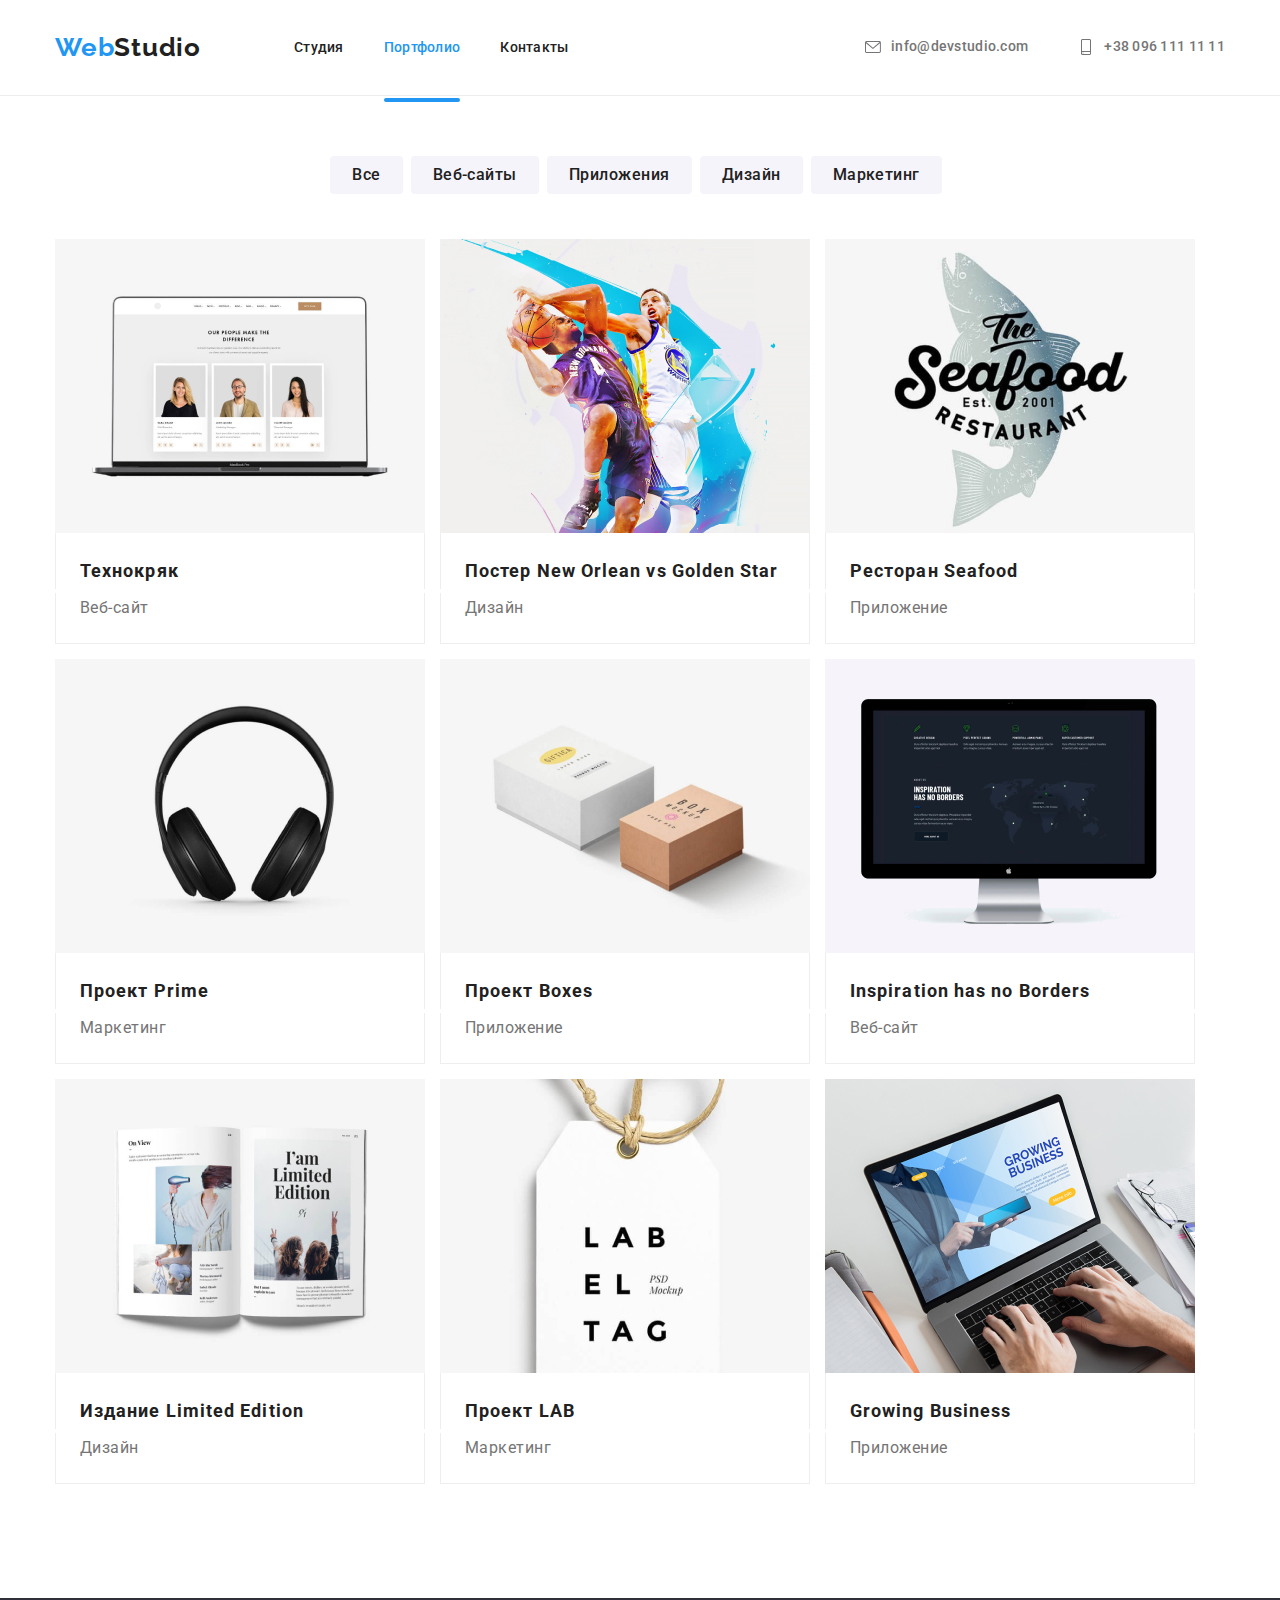
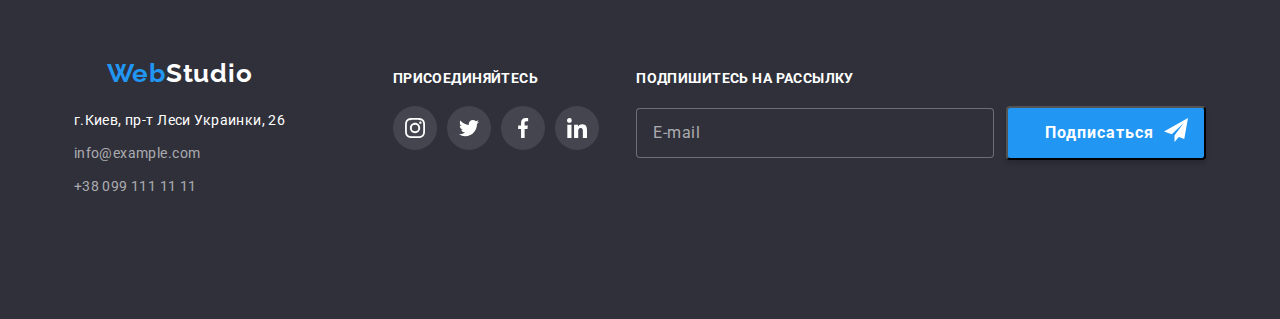
==== commit 555c27bd: "доработки" ====
--- a/portfolio.html
+++ b/portfolio.html
@@ -57,9 +57,9 @@
             <li class="portfolio-item"><button class="btn-portfolio" type="button">Маркетинг</button></li>
         </ul>
             </div>
-        </section>
-
-        <section class="portfolio-pb">
+        
+
+        
             <div class="container">
             <ul class="list portfolio-lst">
                 <li class="portfolio-box">
--- a/css/main.min.css
+++ b/css/main.min.css
@@ -1,2 +1,2 @@
-:root{--main-text-cl: #757575;--accent-cl: #2196f3;--black: #212121;--white: #ffffff;--gray: rgba(255, 255, 255, 0.6);--dark-bg: #2f303a;--light-grey: #f5f4fa}html{box-sizing:border-box;overflow-x:hidden}*,*::before,*::after{box-sizing:inherit}img{display:inline-block;max-width:100%;height:auto}h1,h2,h3,h4 p{margin-top:0;margin-bottom:0}body{font-family:Roboto;font-size:14px;line-height:1.71;letter-spacing:0.03em;color:var(--main-text-cl);overflow-x:hidden}address{font-style:normal}.container{width:100%;padding-left:15px;padding-right:15px;margin-right:auto;margin-left:auto}@media (min-width: 480px){.container{width:480px}}@media (min-width: 768px){.container{width:768px}}@media (min-width: 1200px){.container{width:1200px}}.header{margin:0;padding-top:16px;padding-bottom:16px;width:100%;border-bottom:1px solid #ececec}@media screen and (min-width: 768px){.header{padding-top:32px;padding-bottom:32px}}.header .logo{margin-right:93px}.header-border .logo{margin-right:93px}.menu{display:none;padding-bottom:28px}@media screen and (min-width: 768px){.menu{display:flex}}.mobile-menu-btn{display:none;justify-content:center;align-items:center;border:none;margin:0;padding:0;cursor:pointer;background-color:transparent}@media screen and (max-width: 767px){.mobile-menu-btn{display:inline-block}}.mobile-menu-btn .icon-cross{display:none}.mobile-menu-btn.is-open .icon-cross{display:block}.mobile-menu-btn.is-open .icon-menu{display:none}.mobile-menu-btn:hover .mobile-menu-icon,.mobile-menu-btn:focus .mobile-menu-icon{fill:var(--accent-cl)}.mobile-menu{display:none;text-align:center;padding-top:60px;padding-bottom:60px;background-color:var(--white);box-shadow:0px 4px 8px rgba(0,0,0,0.04),0px 2px 4px rgba(0,0,0,0.08),0px 1px 3px rgba(0,0,0,0.16);position:absolute;top:60px;left:0;right:0}.mobile-menu.is-open{display:block}@media screen and (min-width: 768px){.mobile-menu{display:none}}.mobile-menu-item:not(:last-child){margin-bottom:40px}.mobile-div{margin-bottom:60px}.mail-tel-mobile{display:flex;flex-direction:column;align-items:center}.mobile-item:not(:last-child){margin-bottom:16px}.menu-item:not(:last-child){margin-right:40px}.mail-tel{display:none;align-items:center}@media screen and (min-width: 768px){.mail-tel{display:flex;flex-direction:column;align-items:flex-start}}@media screen and (min-width: 1200px){.mail-tel{display:flex;align-items:center;flex-direction:row}}.mail{margin-right:0px}@media screen and (min-width: 1200px){.mail{margin-right:50px}}.header-container{display:flex;justify-content:flex-end;align-items:center}@media screen and (max-width: 767px){.header-container{width:100%}}.link:hover,.link:focus{color:var(--accent-cl)}.current-page{position:relative;display:inline-block;text-decoration:none;font-family:Roboto;font-weight:500;font-size:14px;line-height:1.14;letter-spacing:0.02em;color:var(--accent-cl)}.current-page:hover,.current-page:focus{color:var(--black)}.current-page::after{display:block;content:"";width:100%;height:4px;margin-left:auto;margin-right:auto;border-radius:2px;background-color:var(--accent-cl)}@media screen and (min-width: 768px){.current-page::after{display:block;content:"";width:100%;height:4px;border-radius:2px;background-color:var(--accent-cl);position:absolute;top:52px}}.link{color:inherit;text-decoration:none}.list{list-style:none;margin:0;padding:0}.link-logo{text-decoration:none;font-family:Raleway, Oleo Script;font-weight:700;font-size:26px;line-height:1.19;letter-spacing:0.03em;color:var(--accent-cl)}.link-logo-black{text-decoration:none;font-family:Raleway, Oleo Script;font-weight:700;font-size:26px;line-height:1.19;letter-spacing:0.03em;color:var(--black)}.link-logo-white{text-decoration:none;font-family:Raleway, Oleo Script;font-weight:700;font-size:26px;line-height:1.19;letter-spacing:0.03em;color:var(--white)}.menu-link{display:inline-block;font-family:Roboto;font-weight:500;font-size:14px;line-height:1.14;letter-spacing:0.02em;color:var(--black);position:relative}.menu-link:hover::after,.menu-link:focus::after{color:var(--accent-cl);display:block;content:"";width:100%;height:4px;border-radius:2px;background-color:var(--accent-cl)}@media screen and (min-width: 767px){.menu-link:hover::after,.menu-link:focus::after{color:var(--accent-cl);display:block;content:"";width:100%;height:4px;border-radius:2px;background-color:var(--accent-cl);position:absolute;top:53px}}.item{display:block;align-items:center;justify-content:center}@media screen and (max-width: 1199px){.item:not(:last-child){margin-bottom:10px}}.icon-contact{width:16px;height:16px;margin-right:10px;fill:currentColor}.mail-menu-link{display:flex;font-family:Roboto;font-weight:500;font-size:14px;line-height:1.14;letter-spacing:0.02em;color:var(--main-text-cl)}.navigation{display:flex;align-items:center;margin-right:auto}@media screen and (max-width: 767px){.navigation{width:100%;margin-right:0;justify-content:space-between}}.dark-bg{background-color:var(--dark-bg)}.overlay{background-color:var(--dark-bg);max-width:1600px;height:600px;margin-left:auto;margin-right:auto;background-image:linear-gradient(to right, rgba(47,48,58,0.4), rgba(47,48,58,0.4)),url("../img/bgr.jpg");background-repeat:no-repeat;background-position:center;background-size:cover}.hero{display:flex;padding-top:200px;padding-bottom:200px;text-align:center}.title{font-family:Roboto;font-weight:900;font-size:26px;line-height:1.61;text-align:center;letter-spacing:0.06em;text-transform:uppercase;color:var(--white)}@media (min-width: 1200px){.title{font-size:44px;line-height:1.36}}.btn{display:inline-block;padding:10px 32px;min-width:200px;font-family:Roboto;font-weight:700;font-size:16px;line-height:1.875;letter-spacing:0.06em;color:var(--white);box-shadow:0px 4px 4px rgba(0,0,0,0.15);border-radius:4px;background-color:var(--accent-cl);margin-top:30px;cursor:pointer}.btn:hover,.btn:focus{color:var(--accent-cl);background-color:var(--white)}.btn-portfolio{display:inline-block;font-family:Roboto;font-weight:500;font-size:16px;line-height:1.625;text-align:center;letter-spacing:0.03em;color:var(--black);background-color:var(--light-grey);border:none;border-radius:4px;padding-top:6px;padding-right:22px;padding-bottom:6px;padding-left:22px;cursor:pointer}.btn-portfolio:hover,.btn-portfolio:focus{color:var(--white);background-color:var(--accent-cl)}.backdrop{position:fixed;top:0;left:0;right:0;bottom:0;background-color:rgba(0,0,0,0.2);opacity:1}.backdrop.is-hidden{visibility:hidden;opacity:0;pointer-events:none}.modal{position:absolute;top:50%;left:50%;transform:translate(-50%, -50%) scale(1);width:100%;max-width:450px;height:609px;background-color:var(--white);padding-top:40px;padding-bottom:40px;box-shadow:0px 1px 3px rgba(0,0,0,0.12),0px 1px 1px rgba(0,0,0,0.14),0px 2px 1px rgba(0,0,0,0.2);border-radius:4px;transition:transform 0.5s}@media (min-width: 1200px){.modal{max-width:528px;height:581px}}.btn-close{position:absolute;top:8px;right:8px;display:flex;justify-content:center;align-items:center;border:1px solid rgba(0,0,0,0.1);border-radius:50%;width:30px;height:30px;padding:0;cursor:pointer;background-color:var(--white)}.btn-close:hover .btn-close-svg,.btn-close:focus .btn-close-svg{fill:var(--accent-cl)}.btn-close-svg{width:11px;height:11px;fill:var(--black)}.advantages{margin-bottom:94px}.heading{font-family:Roboto;font-weight:bold;font-size:14px;line-height:1.14;letter-spacing:0.03em;text-transform:uppercase;color:var(--black);margin-bottom:10px;text-align:center}@media (min-width: 768px){.heading{text-align:left}}@media (min-width: 768px){.flexbox{display:flex;flex-wrap:wrap;margin:-15px}}.content-box{display:block;align-items:center;justify-content:center;margin:15px}@media (min-width: 768px){.content-box{flex-basis:calc(100% / 2 - 30px)}}@media (min-width: 1200px){.content-box{flex-basis:calc(100% / 4 - 30px)}}.box{display:flex;align-items:center;justify-content:center;height:120px;background-color:var(--light-grey);margin-bottom:30px;border-radius:4px}.icon-box{display:flex;align-items:center;justify-content:center;width:70px;height:70px}.duties{margin-bottom:94px;display:none}@media (min-width: 1200px){.duties{display:block}}.duties-box{flex-basis:calc(100% / 3 - 30px);margin-right:30px;position:relative;display:flex}.img{display:block}.duties-title{font-family:Roboto;font-style:normal;font-weight:bold;font-size:14px;line-height:16px;text-align:center;letter-spacing:0.03em;text-transform:uppercase;color:var(--white);padding-top:27px;padding-bottom:27px;position:absolute;left:0;bottom:0;width:100%;background-color:rgba(47,48,58,0.8)}.crew-container{background-color:var(--light-grey);margin-bottom:94px;padding-top:94px;padding-bottom:94px}.item-title{font-family:Roboto;font-weight:bold;font-size:28px;line-height:1.17;text-align:center;letter-spacing:0.03em;color:var(--black);margin-bottom:50px}@media (min-width: 1200px){.item-title{font-size:36px}}.crew-list{display:flex;flex-wrap:wrap;justify-content:center}@media (min-width: 768px){.crew-list{display:flex;flex-wrap:wrap;margin-left:-30px;margin-top:-30px}}.crew-item{display:block;margin-bottom:30px;text-align:center;background-color:var(--white);box-shadow:0px 1px 3px rgba(0,0,0,0.12),0px 1px 1px rgba(0,0,0,0.14),0px 2px 1px rgba(0,0,0,0.2);border-radius:0px 0px 4px 4px;width:270px;height:428px;padding-bottom:30px}@media (min-width: 768px){.crew-item{flex-basis:calc(100% / 2 - 30px);max-width:270px;margin-left:30px;margin-top:30px;margin-bottom:0}}@media (min-width: 1200px){.crew-item{flex-basis:calc(100% / 4 - 30px);max-width:270px;margin-left:30px;margin-top:30px}}.crew-name{font-family:Roboto;font-weight:500;font-size:16px;line-height:1.19;text-align:center;letter-spacing:0.03em;color:var(--black);margin:0;margin-top:30px;margin-bottom:10px}.crew-position{font-family:Roboto;font-weight:normal;font-size:16px;line-height:1.19;text-align:center;letter-spacing:0.03em;color:var(--main-text-cl);margin:0;margin-bottom:16px}.social-icons{display:flex;justify-content:center}.social-icons-item:not(:last-child){margin-right:10px}.social-icons-link{display:flex;justify-content:center;align-items:center;width:44px;height:44px;background-color:var(--white);color:#afb1b8;border-radius:50%}.social-icons-svg{width:20px;height:20px;fill:currentColor}.social-icons-link:hover,.social-icons-link:focus{background-color:var(--accent-cl)}.social-icons-link:hover .social-icons-svg,.social-icons-link:focus .social-icons-svg{fill:var(--white)}.clients{padding-bottom:94px}.clients-icons{display:flex;flex-wrap:wrap;justify-content:center;margin:-15px}.clients-icons-item{display:flex;margin:15px}.clients-icons-link{display:flex;justify-content:center;align-items:center;width:170px;height:90px;background-color:var(--white);color:#afb1b8;border:1px solid #afb1b8;border-radius:4px}.clients-icons-svg{height:50px;fill:currentColor}.clients-icons-link:hover{border-color:var(--accent-cl)}.clients-icons-link:hover .clients-icons-svg,.clients-icons-link:focus .clients-icons-svg{fill:var(--accent-cl)}.footer{display:flex;flex-direction:column}@media (min-width: 1200px){.footer{flex-direction:row;justify-content:space-around}}.link-logo-footer{display:flex;justify-content:center}@media (min-width: 1200px){.link-logo-footer{justify-content:start}}.contacts{display:flex;align-items:center;justify-content:center;flex-direction:column;margin-bottom:60px}.footer-adress{text-align:center}@media (min-width: 1200px){.footer-adress{text-align:start}}.icon-footer{padding-top:12px;display:flex;flex-direction:column;align-items:center;margin-bottom:60px}@media (min-width: 1200px){.icon-footer{align-items:flex-start}}@media (min-width: 768px){.footer-tablet{display:flex;justify-content:space-around}}.footer-container{padding-top:60px;padding-bottom:60px}.footer-list{margin-top:20px;margin-bottom:9px}.footer-mail{margin-bottom:9px}.adress{font-family:Roboto;font-weight:normal;font-size:14px;line-height:1.71;letter-spacing:0.03em;color:var(--white)}.mail-menu{font-family:Roboto;font-weight:normal;font-size:14px;line-height:1.71;letter-spacing:0.03em;color:var(--gray)}.join{display:block;font-family:Roboto;font-style:normal;font-weight:bold;font-size:14px;line-height:16px;letter-spacing:0.03em;color:var(--white);margin:0;margin-bottom:20px}.footer-icons-link{display:flex;justify-content:center;align-items:center;width:44px;height:44px;background-color:rgba(255,255,255,0.1);color:#afb1b8;border-radius:50%}.footer-icons-svg{width:20px;height:20px;fill:var(--white)}.footer-icons-link:hover,.footer-icons-link:focus{background-color:var(--accent-cl)}.submit{padding-top:12px;display:flex;flex-direction:column;align-items:center}@media (min-width: 1200px){.submit{align-items:flex-start}}.submit-item{display:flex;flex-direction:column;align-items:center}@media (min-width: 1200px){.submit-item{display:flex;flex-direction:row;justify-content:center}}.submit-form{display:flex;flex-wrap:wrap}.submit-input::placeholder{font-weight:normal;font-size:16px;line-height:1.25;letter-spacing:0.03em;color:rgba(255,255,255,0.6)}.submit-input{background-color:var(--dark-bg);margin:0;width:358px;height:50px;padding-left:16px;padding-top:15px;padding-bottom:15px;border:1px solid rgba(255,255,255,0.3);border-radius:4px;margin-bottom:20px}@media (min-width: 1200px){.submit-input{margin:0}}.button-form{margin-left:auto;margin-right:auto;margin-top:15px;display:block;padding-left:29px;padding-right:8px;padding-top:10px;padding-bottom:10px;min-width:200px;font-family:Roboto;font-style:normal;font-weight:bold;font-size:16px;line-height:1.87;letter-spacing:0.06em;color:var(--white);box-shadow:0px 4px 4px rgba(0,0,0,0.15);border-radius:4px;background-color:var(--accent-cl);cursor:pointer}@media (min-width: 1200px){.button-form{margin-top:30px}}.submit-input{font-family:Roboto;font-style:normal;font-weight:bold;font-size:16px;line-height:1.87;letter-spacing:0.06em;color:var(--white)}.button-submit{margin-left:12px;display:flex;justify-content:center;padding-left:29px;padding-right:8px;padding-top:10px;padding-bottom:10px;width:200px;font-family:Roboto;font-style:normal;font-weight:bold;font-size:16px;line-height:1.87;letter-spacing:0.06em;color:var(--white);box-shadow:0px 4px 4px rgba(0,0,0,0.15);border-radius:4px;background-color:var(--accent-cl);cursor:pointer}.submit-svg{width:24px;height:24px;margin-left:10px;fill:currentColor}.button-submit:hover,.button-submit:focus{background-color:var(--white);color:var(--accent-cl)}.button-submit:hover .submit-svg,.button-submit:focus .submit-svg{fill:var(--accent-cl)}textarea{resize:none}.form-title{margin:0;font-weight:bold;font-size:20px;line-height:150%;text-align:center;letter-spacing:0.03em;color:var(--black);max-width:370px;margin-left:auto;margin-right:auto}@media (min-width: 1200px){.form-title{max-width:100%;line-height:23px;padding-bottom:12px}}.form{width:448px;margin-left:auto;margin-right:auto;padding-right:40px;padding-left:40px}@media (min-width: 1200px){.form{padding:0}}.form-field{margin-bottom:10px;display:flex;flex-direction:column;position:relative}.form-label{font-family:Roboto;font-style:normal;font-weight:normal;font-size:12px;line-height:14px;letter-spacing:0.01em;color:var(--main-text-cl)}.form-input{margin:0;height:40px;padding-left:42px;padding-top:12px;padding-bottom:12px;border:1px solid rgba(33,33,33,0.2);border-radius:4px;outline:none}.form-input:focus{border-color:var(--accent-cl)}.form-input:focus+.form-label-svg{fill:var(--accent-cl)}.form-field label{margin-bottom:4px}.form-label-svg{position:absolute;width:15px;height:15px;top:31px;left:15px;z-index:2}.label-comment{font-style:normal;font-weight:normal;font-size:12px;line-height:14px;letter-spacing:0.01em;color:var(--main-text-cl)}.comment{margin-bottom:20px;display:flex;flex-direction:column}.comment label{margin-bottom:4px}.comment textarea{margin:0;padding:12px 16px;border:1px solid rgba(33,33,33,0.2);border-radius:4px;width:100%;height:120px;outline:none}.comment textarea::placeholder{font-weight:normal;font-size:14px;line-height:16px;letter-spacing:0.01em;color:rgba(117,117,117,0.5)}.textarea:focus{border-color:var(--accent-cl)}.checkbox{display:flex;justify-content:center;align-items:center}.agreement-link{flex:wrap;color:var(--accent-cl);text-decoration:underline;font-family:Roboto;font-style:normal;font-weight:normal;font-size:12px;line-height:14px;letter-spacing:0.03em}.argeement-label{display:block}.checkbox-input{appearance:none;-webkit-appearance:none;-moz-appearance:none}.check-icon{font-family:Roboto;font-style:normal;font-weight:normal;font-size:12px;line-height:14px;letter-spacing:0.03em;display:inline-block;width:15px;height:15px;border:2px solid var(--black);border-radius:4px}.checkbox-input:checked+.check-icon{background-color:var(--accent-cl);background-image:url(../img/icon-check-blue.svg);background-size:contain;background-repeat:no-repeat;background-origin:border-box;border-color:transparent}
+:root{--main-text-cl: #757575;--accent-cl: #2196f3;--black: #212121;--white: #ffffff;--gray: rgba(255, 255, 255, 0.6);--dark-bg: #2f303a;--light-grey: #f5f4fa}html{box-sizing:border-box;overflow-x:hidden}*,*::before,*::after{box-sizing:inherit}img{display:inline-block;max-width:100%;height:auto}h1,h2,h3,h4 p{margin-top:0;margin-bottom:0}body{font-family:Roboto;font-size:14px;line-height:1.71;letter-spacing:0.03em;color:var(--main-text-cl);overflow-x:hidden}address{font-style:normal}.container{width:100%;padding-left:15px;padding-right:15px;margin-right:auto;margin-left:auto}@media (min-width: 320px){.container{width:480px}}@media (min-width: 768px){.container{width:768px}}@media (min-width: 1200px){.container{width:1200px}}.header{margin:0;padding-top:16px;padding-bottom:16px;width:100%;border-bottom:1px solid #ececec}@media screen and (min-width: 768px){.header{padding-top:32px;padding-bottom:32px}}.header .logo{margin-right:93px}.header-border .logo{margin-right:93px}.menu{display:none;padding-bottom:28px}@media screen and (min-width: 768px){.menu{display:flex}}.mobile-menu-btn{display:none;justify-content:center;align-items:center;border:none;margin:0;padding:0;cursor:pointer;background-color:transparent}@media screen and (max-width: 767px){.mobile-menu-btn{display:inline-block}}.mobile-menu-btn .icon-cross{display:none}.mobile-menu-btn.is-open .icon-cross{display:block}.mobile-menu-btn.is-open .icon-menu{display:none}.mobile-menu-btn:hover .mobile-menu-icon,.mobile-menu-btn:focus .mobile-menu-icon{fill:var(--accent-cl)}.mobile-menu{display:none;text-align:center;padding-top:60px;padding-bottom:60px;background-color:var(--white);box-shadow:0px 4px 8px rgba(0,0,0,0.04),0px 2px 4px rgba(0,0,0,0.08),0px 1px 3px rgba(0,0,0,0.16);position:absolute;top:60px;left:0;right:0}.mobile-menu.is-open{display:block}@media screen and (min-width: 768px){.mobile-menu{display:none}}.mobile-menu-item:not(:last-child){margin-bottom:40px}.mobile-div{margin-bottom:60px}.mail-tel-mobile{display:flex;flex-direction:column;align-items:center}.mobile-item:not(:last-child){margin-bottom:16px}.menu-item:not(:last-child){margin-right:40px}.mail-tel{display:none;align-items:center}@media screen and (min-width: 768px){.mail-tel{display:flex;flex-direction:column;align-items:flex-start}}@media screen and (min-width: 1200px){.mail-tel{display:flex;align-items:center;flex-direction:row}}.mail{margin-right:0px}@media screen and (min-width: 1200px){.mail{margin-right:50px}}.header-container{display:flex;justify-content:flex-end;align-items:center}@media screen and (max-width: 767px){.header-container{width:100%}}.link:hover,.link:focus{color:var(--accent-cl)}.current-page{position:relative;display:inline-block;text-decoration:none;font-family:Roboto;font-weight:500;font-size:14px;line-height:1.14;letter-spacing:0.02em;color:var(--accent-cl)}.current-page:hover,.current-page:focus{color:var(--black)}.current-page::after{display:block;content:"";width:100%;height:4px;margin-left:auto;margin-right:auto;border-radius:2px;background-color:var(--accent-cl)}@media screen and (min-width: 1200px){.current-page::after{display:block;content:"";width:100%;height:4px;border-radius:2px;background-color:var(--accent-cl);position:absolute;top:52px}}@media screen and (min-width: 768px){.current-page::after{display:block;content:"";width:100%;height:4px;border-radius:2px;background-color:var(--accent-cl);position:absolute;top:58px}}.link{color:inherit;text-decoration:none}.list{list-style:none;margin:0;padding:0}.link-logo{text-decoration:none;font-family:Raleway, Oleo Script;font-weight:700;font-size:26px;line-height:1.19;letter-spacing:0.03em;color:var(--accent-cl)}.link-logo-black{text-decoration:none;font-family:Raleway, Oleo Script;font-weight:700;font-size:26px;line-height:1.19;letter-spacing:0.03em;color:var(--black)}.link-logo-white{text-decoration:none;font-family:Raleway, Oleo Script;font-weight:700;font-size:26px;line-height:1.19;letter-spacing:0.03em;color:var(--white)}.menu-link{display:inline-block;font-family:Roboto;font-weight:500;font-size:14px;line-height:1.14;letter-spacing:0.02em;color:var(--black);position:relative}.menu-link:hover::after,.menu-link:focus::after{color:var(--accent-cl);display:block;content:"";width:100%;height:4px;border-radius:2px;background-color:var(--accent-cl)}@media screen and (min-width: 767px){.menu-link:hover::after,.menu-link:focus::after{color:var(--accent-cl);display:block;content:"";width:100%;height:4px;border-radius:2px;background-color:var(--accent-cl);position:absolute;top:53px}}.item{display:block;align-items:center;justify-content:center}@media screen and (max-width: 1199px){.item:not(:last-child){margin-bottom:10px}}.icon-contact{width:16px;height:16px;margin-right:10px;fill:currentColor}.mail-menu-link{display:flex;font-family:Roboto;font-weight:500;font-size:14px;line-height:1.14;letter-spacing:0.02em;color:var(--main-text-cl)}.navigation{display:flex;align-items:center;margin-right:auto}@media screen and (max-width: 767px){.navigation{width:100%;margin-right:0;justify-content:space-between}}.dark-bg{background-color:var(--dark-bg)}.overlay{background-color:var(--dark-bg);max-width:1600px;height:600px;margin-left:auto;margin-right:auto;background-image:linear-gradient(to right, rgba(47,48,58,0.4), rgba(47,48,58,0.4)),url("../img/bgr.jpg");background-repeat:no-repeat;background-position:center;background-size:cover}.hero{display:flex;padding-top:200px;padding-bottom:200px;text-align:center}.title{font-family:Roboto;font-weight:900;font-size:26px;line-height:1.61;text-align:center;letter-spacing:0.06em;text-transform:uppercase;color:var(--white)}@media (min-width: 1200px){.title{font-size:44px;line-height:1.36}}.btn{display:inline-block;padding:10px 32px;min-width:200px;font-family:Roboto;font-weight:700;font-size:16px;line-height:1.875;letter-spacing:0.06em;color:var(--white);box-shadow:0px 4px 4px rgba(0,0,0,0.15);border-radius:4px;background-color:var(--accent-cl);margin-top:30px;cursor:pointer}.btn:hover,.btn:focus{color:var(--accent-cl);background-color:var(--white)}.btn-portfolio{display:inline-block;font-family:Roboto;font-weight:500;font-size:16px;line-height:1.625;text-align:center;letter-spacing:0.03em;color:var(--black);background-color:var(--light-grey);border:none;border-radius:4px;padding-top:6px;padding-right:22px;padding-bottom:6px;padding-left:22px;cursor:pointer}.btn-portfolio:hover,.btn-portfolio:focus{color:var(--white);background-color:var(--accent-cl)}.backdrop{position:fixed;top:0;left:0;right:0;bottom:0;background-color:rgba(0,0,0,0.2);opacity:1;overflow-y:scroll}.backdrop.is-hidden{visibility:hidden;opacity:0;pointer-events:none}.modal{position:absolute;top:50%;left:50%;transform:translate(-50%, -50%) scale(1);width:100%;max-width:450px;height:609px;background-color:var(--white);padding-top:40px;padding-bottom:40px;box-shadow:0px 1px 3px rgba(0,0,0,0.12),0px 1px 1px rgba(0,0,0,0.14),0px 2px 1px rgba(0,0,0,0.2);border-radius:4px;transition:transform 0.5s}@media (min-width: 1200px){.modal{max-width:528px;height:581px}}.btn-close{position:absolute;top:8px;right:8px;display:flex;justify-content:center;align-items:center;border:1px solid rgba(0,0,0,0.1);border-radius:50%;width:30px;height:30px;padding:0;cursor:pointer;background-color:var(--white)}.btn-close:hover .btn-close-svg,.btn-close:focus .btn-close-svg{fill:var(--accent-cl)}.btn-close-svg{width:11px;height:11px;fill:var(--black)}.advantages{margin-bottom:94px}.heading{font-family:Roboto;font-weight:bold;font-size:14px;line-height:1.14;letter-spacing:0.03em;text-transform:uppercase;color:var(--black);margin-bottom:10px;text-align:center}@media (min-width: 768px){.heading{text-align:left}}@media (min-width: 768px){.flexbox{display:flex;flex-wrap:wrap;margin:-15px}}.content-box{display:block;align-items:center;justify-content:center;margin:15px}@media (min-width: 768px){.content-box{flex-basis:calc(100% / 2 - 30px)}}@media (min-width: 1200px){.content-box{flex-basis:calc(100% / 4 - 30px)}}.box{display:flex;align-items:center;justify-content:center;height:120px;background-color:var(--light-grey);margin-bottom:30px;border-radius:4px}.icon-box{display:flex;align-items:center;justify-content:center;width:70px;height:70px}.duties{margin-bottom:94px;display:none}@media (min-width: 1200px){.duties{display:block}}.duties-box{flex-basis:calc(100% / 3 - 30px);margin-right:30px;position:relative;display:flex}.img{display:block}.duties-title{font-family:Roboto;font-style:normal;font-weight:bold;font-size:14px;line-height:16px;text-align:center;letter-spacing:0.03em;text-transform:uppercase;color:var(--white);padding-top:27px;padding-bottom:27px;position:absolute;left:0;bottom:0;width:100%;background-color:rgba(47,48,58,0.8)}.crew-container{background-color:var(--light-grey);margin-bottom:94px;padding-top:94px;padding-bottom:94px}.item-title{font-family:Roboto;font-weight:bold;font-size:28px;line-height:1.17;text-align:center;letter-spacing:0.03em;color:var(--black);margin-bottom:50px}@media (min-width: 1200px){.item-title{font-size:36px}}.crew-list{display:flex;flex-wrap:wrap;justify-content:center}@media (min-width: 768px){.crew-list{display:flex;flex-wrap:wrap;margin-left:-30px;margin-top:-30px}}.crew-item{display:block;margin-bottom:30px;text-align:center;background-color:var(--white);box-shadow:0px 1px 3px rgba(0,0,0,0.12),0px 1px 1px rgba(0,0,0,0.14),0px 2px 1px rgba(0,0,0,0.2);border-radius:0px 0px 4px 4px;width:270px;height:428px;padding-bottom:30px}@media (min-width: 768px){.crew-item{flex-basis:calc(100% / 2 - 30px);max-width:270px;margin-left:30px;margin-top:30px;margin-bottom:0}}@media (min-width: 1200px){.crew-item{flex-basis:calc(100% / 4 - 30px);max-width:270px;margin-left:30px;margin-top:30px}}.crew-name{font-family:Roboto;font-weight:500;font-size:16px;line-height:1.19;text-align:center;letter-spacing:0.03em;color:var(--black);margin:0;margin-top:30px;margin-bottom:10px}.crew-position{font-family:Roboto;font-weight:normal;font-size:16px;line-height:1.19;text-align:center;letter-spacing:0.03em;color:var(--main-text-cl);margin:0;margin-bottom:16px}.social-icons{display:flex;justify-content:center}.social-icons-item:not(:last-child){margin-right:10px}.social-icons-link{display:flex;justify-content:center;align-items:center;width:44px;height:44px;background-color:var(--white);color:#afb1b8;border-radius:50%}.social-icons-svg{width:20px;height:20px;fill:currentColor}.social-icons-link:hover,.social-icons-link:focus{background-color:var(--accent-cl)}.social-icons-link:hover .social-icons-svg,.social-icons-link:focus .social-icons-svg{fill:var(--white)}.clients{padding-bottom:94px}.clients-icons{display:flex;flex-wrap:wrap;justify-content:center;margin:-15px}.clients-icons-item{display:flex;margin:15px}.clients-icons-link{display:flex;justify-content:center;align-items:center;width:170px;height:90px;background-color:var(--white);color:#afb1b8;border:1px solid #afb1b8;border-radius:4px}.clients-icons-svg{height:50px;fill:currentColor}.clients-icons-link:hover{border-color:var(--accent-cl)}.clients-icons-link:hover .clients-icons-svg,.clients-icons-link:focus .clients-icons-svg{fill:var(--accent-cl)}.footer{display:flex;flex-direction:column}@media (min-width: 1200px){.footer{flex-direction:row;justify-content:space-around}}.link-logo-footer{display:flex;justify-content:center}@media (min-width: 1200px){.link-logo-footer{justify-content:start}}.contacts{display:flex;align-items:center;justify-content:center;flex-direction:column;margin-bottom:60px}@media screen and (min-width: 1200px){.contacts{margin-right:70px}}.footer-adress{text-align:center}@media (min-width: 1200px){.footer-adress{text-align:start}}.icon-footer{padding-top:12px;display:flex;flex-direction:column;align-items:center;margin-bottom:60px}@media (min-width: 1200px){.icon-footer{align-items:flex-start}}@media (min-width: 768px){.footer-tablet{display:flex;justify-content:space-around}}.footer-container{padding-top:60px;padding-bottom:60px}.footer-list{margin-top:20px;margin-bottom:9px}.footer-mail{margin-bottom:9px}.adress{font-family:Roboto;font-weight:normal;font-size:14px;line-height:1.71;letter-spacing:0.03em;color:var(--white)}.mail-menu{font-family:Roboto;font-weight:normal;font-size:14px;line-height:1.71;letter-spacing:0.03em;color:var(--gray)}.join{display:block;font-family:Roboto;font-style:normal;font-weight:bold;font-size:14px;line-height:16px;letter-spacing:0.03em;color:var(--white);margin:0;margin-bottom:20px}.footer-icons-link{display:flex;justify-content:center;align-items:center;width:44px;height:44px;background-color:rgba(255,255,255,0.1);color:#afb1b8;border-radius:50%}.footer-icons-svg{width:20px;height:20px;fill:var(--white)}.footer-icons-link:hover,.footer-icons-link:focus{background-color:var(--accent-cl)}.submit{padding-top:12px;display:flex;flex-direction:column;align-items:center}@media (min-width: 1200px){.submit{align-items:flex-start}}.submit-item{display:flex;flex-direction:column;align-items:center}@media (min-width: 1200px){.submit-item{display:flex;flex-direction:row;justify-content:center}}.submit-form{display:flex;flex-wrap:wrap}.submit-input::placeholder{font-weight:normal;font-size:16px;line-height:1.25;letter-spacing:0.03em;color:rgba(255,255,255,0.6)}.submit-input{background-color:var(--dark-bg);margin:0;width:358px;height:50px;padding-left:16px;padding-top:15px;padding-bottom:15px;border:1px solid rgba(255,255,255,0.3);border-radius:4px;margin-bottom:20px}@media (min-width: 1200px){.submit-input{margin:0}}.button-form{margin-left:auto;margin-right:auto;margin-top:15px;display:block;padding-left:29px;padding-right:8px;padding-top:10px;padding-bottom:10px;min-width:200px;font-family:Roboto;font-style:normal;font-weight:bold;font-size:16px;line-height:1.87;letter-spacing:0.06em;color:var(--white);box-shadow:0px 4px 4px rgba(0,0,0,0.15);border-radius:4px;background-color:var(--accent-cl);cursor:pointer}@media (min-width: 1200px){.button-form{margin-top:30px}}.submit-input{font-family:Roboto;font-style:normal;font-weight:bold;font-size:16px;line-height:1.87;letter-spacing:0.06em;color:var(--white)}.button-submit{margin-left:12px;display:flex;justify-content:center;padding-left:29px;padding-right:8px;padding-top:10px;padding-bottom:10px;width:200px;font-family:Roboto;font-style:normal;font-weight:bold;font-size:16px;line-height:1.87;letter-spacing:0.06em;color:var(--white);box-shadow:0px 4px 4px rgba(0,0,0,0.15);border-radius:4px;background-color:var(--accent-cl);cursor:pointer}.submit-svg{width:24px;height:24px;margin-left:10px;fill:currentColor}.button-submit:hover,.button-submit:focus{background-color:var(--white);color:var(--accent-cl)}.button-submit:hover .submit-svg,.button-submit:focus .submit-svg{fill:var(--accent-cl)}textarea{resize:none}.form-title{margin:0;font-weight:bold;font-size:20px;line-height:150%;text-align:center;letter-spacing:0.03em;color:var(--black);max-width:370px;margin-left:auto;margin-right:auto}@media (min-width: 1200px){.form-title{max-width:100%;line-height:23px;padding-bottom:12px}}.form{width:448px;margin-left:auto;margin-right:auto;padding-right:40px;padding-left:40px}@media (min-width: 1200px){.form{padding:0}}.form-field{margin-bottom:10px;display:flex;flex-direction:column;position:relative}.form-label{font-family:Roboto;font-style:normal;font-weight:normal;font-size:12px;line-height:14px;letter-spacing:0.01em;color:var(--main-text-cl)}.form-input{margin:0;height:40px;padding-left:42px;padding-top:12px;padding-bottom:12px;border:1px solid rgba(33,33,33,0.2);border-radius:4px;outline:none}.form-input:focus{border-color:var(--accent-cl)}.form-input:focus+.form-label-svg{fill:var(--accent-cl)}.form-field label{margin-bottom:4px}.form-label-svg{position:absolute;width:15px;height:15px;top:31px;left:15px;z-index:2}.label-comment{font-style:normal;font-weight:normal;font-size:12px;line-height:14px;letter-spacing:0.01em;color:var(--main-text-cl)}.comment{margin-bottom:20px;display:flex;flex-direction:column}.comment label{margin-bottom:4px}.comment textarea{margin:0;padding:12px 16px;border:1px solid rgba(33,33,33,0.2);border-radius:4px;width:100%;height:120px;outline:none}.comment textarea::placeholder{font-weight:normal;font-size:14px;line-height:16px;letter-spacing:0.01em;color:rgba(117,117,117,0.5)}.textarea:focus{border-color:var(--accent-cl)}.checkbox{display:flex;justify-content:center;align-items:center}.agreement-link{flex:wrap;color:var(--accent-cl);text-decoration:underline;font-family:Roboto;font-style:normal;font-weight:normal;font-size:12px;line-height:14px;letter-spacing:0.03em}.argeement-label{display:block}.checkbox-input{appearance:none;-webkit-appearance:none;-moz-appearance:none}.check-icon{font-family:Roboto;font-style:normal;font-weight:normal;font-size:12px;line-height:14px;letter-spacing:0.03em;display:inline-block;width:15px;height:15px;border:2px solid var(--black);border-radius:4px}.checkbox-input:checked+.check-icon{background-color:var(--accent-cl);background-image:url(../img/icon-check-blue.svg);background-size:contain;background-repeat:no-repeat;background-origin:border-box;border-color:transparent}
 /*# sourceMappingURL=main.min.css.map */--- a/css/portfolio.min.css
+++ b/css/portfolio.min.css
@@ -1,2 +1,2 @@
-.portfolio{font-family:Roboto;font-style:normal;font-weight:bold;font-size:18px;line-height:36px;letter-spacing:0.06em;color:var(--black);margin:0;padding-top:20px;padding-left:24px;padding-right:24px;border-right:1px solid #eeeeee;border-left:1px solid #eeeeee}.portfolio-dscr{font-family:Roboto;font-style:normal;font-size:16px;line-height:1.875;letter-spacing:0.03em;color:var(--main-text-cl);margin:0;margin-top:4px;padding-left:24px;padding-right:24px;padding-bottom:20px;border-bottom:1px solid #eeeeee;border-right:1px solid #eeeeee;border-left:1px solid #eeeeee}.navigation-portfolio{display:flex;align-items:center;justify-content:center;margin-bottom:30px}.prtf-link{display:inline-block;position:relative}.prtf{position:relative}.prtf-link:hover .prtf-p,.prtf-link:hover .prtf::after,.prtf-link:focus .prtf-p,.prtf-link:focus .prtf::after{transform:translateY(0%);opacity:1;height:100%}.prtf::after{content:"";position:absolute;top:0;left:0;width:100%;height:0;background-color:rgba(33,150,243,0.9);transform:translateY(100%);transition:transform 250ms cubic-bezier(0.4, 0, 0.2, 1);z-index:1;opacity:0}.prtf-p{text-decoration:none;display:block;width:322px;height:168px;margin:0;font-family:Roboto;font-style:normal;font-weight:400;font-size:18px;line-height:156%;letter-spacing:0.03em;color:var(--white);position:absolute;top:63px;left:24px;z-index:2;opacity:0}.img-portfolio{display:block}.portfolio-list{display:flex;flex-wrap:wrap;justify-content:start;align-items:center}.portfolio-item{margin-right:8px;margin-bottom:15px}.portfolio-btn{padding-top:60px}.portfolio-lst{display:flex;flex-wrap:wrap;align-items:center;margin-left:-15px;margin-top:-15px}.portfolio-box{display:flex;margin-bottom:30px;width:450px;margin-bottom:0;margin-left:15px;margin-top:15px}@media screen and (min-width: 768px){.portfolio-box{width:354px}}@media screen and (min-width: 1200px){.portfolio-box{width:370px}}.portfolio-box:hover{box-shadow:0px 1px 1px rgba(0,0,0,0.12),0px 4px 4px rgba(0,0,0,0.06),1px 4px 6px rgba(0,0,0,0.16);transition:cubic-bezier(0.4, 0, 0.2, 1);transition-duration:250ms}.portfolio-pb{padding-bottom:114px}
+.portfolio{font-family:Roboto;font-style:normal;font-weight:bold;font-size:18px;line-height:36px;letter-spacing:0.06em;color:var(--black);margin:0;padding-top:20px;padding-left:24px;padding-right:24px;border-right:1px solid #eeeeee;border-left:1px solid #eeeeee}.portfolio-dscr{font-family:Roboto;font-style:normal;font-size:16px;line-height:1.875;letter-spacing:0.03em;color:var(--main-text-cl);margin:0;margin-top:4px;padding-left:24px;padding-right:24px;padding-bottom:20px;border-bottom:1px solid #eeeeee;border-right:1px solid #eeeeee;border-left:1px solid #eeeeee}.navigation-portfolio{display:flex;align-items:center;justify-content:center;margin-bottom:30px}.prtf-link{display:inline-block;position:relative}.prtf{position:relative}.prtf-link:hover .prtf-p,.prtf-link:hover .prtf::after,.prtf-link:focus .prtf-p,.prtf-link:focus .prtf::after{transform:translateY(0%);opacity:1;height:100%}.prtf::after{content:"";position:absolute;top:0;left:0;width:100%;height:0;background-color:rgba(33,150,243,0.9);transform:translateY(100%);transition:transform 250ms cubic-bezier(0.4, 0, 0.2, 1);z-index:1;opacity:0}.prtf-p{text-decoration:none;display:block;width:322px;height:168px;margin:0;font-family:Roboto;font-style:normal;font-weight:400;font-size:18px;line-height:156%;letter-spacing:0.03em;color:var(--white);position:absolute;top:63px;left:24px;z-index:2;opacity:0}.img-portfolio{display:block}.portfolio-list{display:flex;flex-wrap:wrap;justify-content:start;align-items:center}.portfolio-item{margin-right:8px;margin-bottom:15px}.portfolio-btn{padding-top:60px;padding-bottom:114px}.portfolio-lst{display:flex;flex-wrap:wrap;align-items:flex-start;margin-left:-15px;margin-top:-15px}.portfolio-box{display:flex;margin-bottom:30px;width:450px;margin-bottom:0;margin-left:15px;margin-top:15px}@media screen and (min-width: 768px){.portfolio-box{width:354px}}@media screen and (min-width: 1200px){.portfolio-box{width:370px}}.portfolio-box:hover{box-shadow:0px 1px 1px rgba(0,0,0,0.12),0px 4px 4px rgba(0,0,0,0.06),1px 4px 6px rgba(0,0,0,0.16);transition:cubic-bezier(0.4, 0, 0.2, 1);transition-duration:250ms}
 /*# sourceMappingURL=portfolio.min.css.map */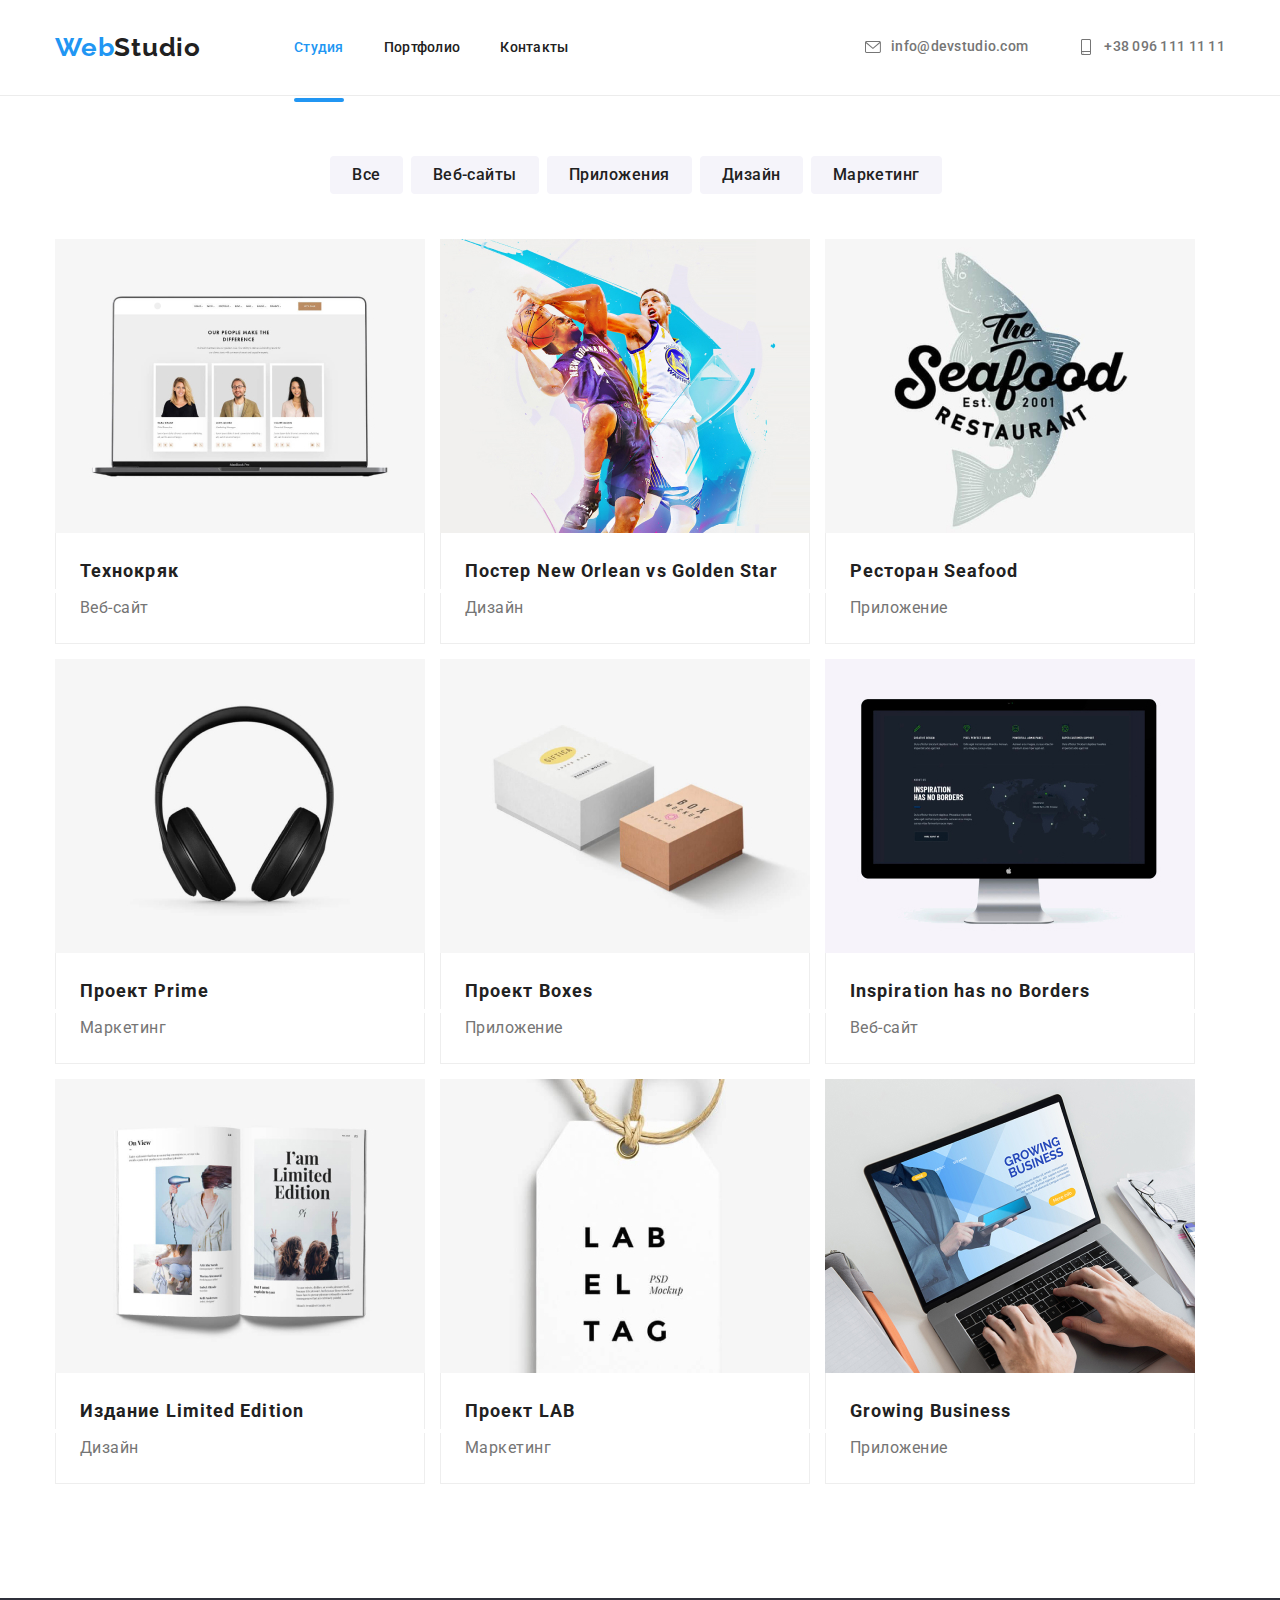
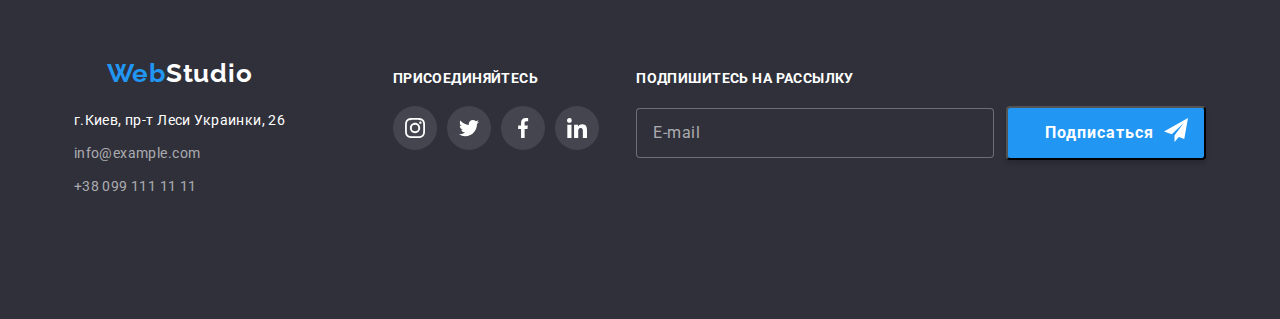
==== commit 912f4dea: "ghfdrb" ====
--- a/portfolio.html
+++ b/portfolio.html
@@ -13,37 +13,76 @@
 </head>
 <body>
     <!-- Шапка сайта -->
-    <header class="header header-border">
-        <div class="container header-container">
-            <nav class="navigation">
-                <a href="./index.html" class="link-logo logo">Web<span class="link-logo-black">Studio</span></a>
-                <ul class="list menu">
-                    <li class="menu-item"><a href="./index.html" class="link menu-link">Студия</a></li>
-                    <li class="menu-item"><a href="./portfolio.html" class="current-page">Портфолио</a></li>
-                    <li class="menu-item"><a href="#contacts" class="link menu-link">Контакты</a></li>
-                </ul>
-            </nav>
-            <ul class="list mail-tel">
-                <li class="item">
-                    <a href="mailto:info@devstudio.com" class="link mail-menu-link mail" aria-label="Envelope">
-                        <svg class="icon-contact">
-                            <use href="./img/sprite.svg#envelope"></use>
-                        </svg>
-                        info@devstudio.com
-                    </a>
-                </li>
-                <li class="item">
-                    <a href="tel:+380961111111" class="link mail-menu-link" aria-label="Telephone">
-                        <svg class="icon-contact">
-                            <use href="./img/sprite.svg#smartphone"></use>
-                        </svg>
-                        +38 096 111 11 11
-                    </a>
-                </li>
-            </ul>
-    
-        </div>
-    
+    <header class="header">
+      <div class="container header-container">
+             <nav class="navigation">
+        <a href="./index.html" class="link-logo logo">Web<span class="link-logo-black">Studio</span></a>
+        <ul class="list menu">
+          <li class="menu-item"><a href="./index.html" class="current-page">Студия</a></li>
+          <li class="menu-item"><a href="./portfolio.html" class="link menu-link">Портфолио</a></li>
+          <li class="menu-item"><a href="#contacts" class="link menu-link">Контакты</a></li>
+        </ul>
+
+        
+        <button class="mobile-menu-btn" data-menu-button>
+          <svg width="24" height="16" aria-label="Переключатель мобильного меню">
+            <use class="icon-menu" href="./img/symbol-defs.svg#menu_24px"></use>
+            <use class="icon-cross" href="./img/symbol-defs.svg#cross"></use>
+          </svg>
+        </button>
+        <div class="mobile-menu" data-menu>
+      <div class="mobile-div">
+          <ul class="list mobile-menu-list">
+          <li class="mobile-menu-item"><a href="./index.html" class="link menu-link">Студия</a></li>
+          <li class="mobile-menu-item"><a href="./portfolio.html" class="current-page">Портфолио</a></li>
+          <li class="mobile-menu-item"><a href="#contacts" class="link menu-link">Контакты</a></li>
+        </ul>
+      </div>
+
+      <div>
+        <ul class="list mail-tel-mobile">
+          <li class="mobile-item">
+            <a  href="mailto:info@devstudio.com" class="link mail-menu-link mail" aria-label="Envelope">
+              <svg class="icon-contact" >
+                <use href="./img/sprite.svg#envelope"></use>
+              </svg>
+              info@devstudio.com
+            </a>
+          </li>
+          <li class="mobile-item">
+            <a href="tel:+380961111111" class="link mail-menu-link" aria-label="Telephone">
+              <svg class="icon-contact">
+                <use href="./img/sprite.svg#smartphone"></use>
+              </svg>
+              +38 096 111 11 11
+            </a>
+          </li>
+        </ul>
+      </div>
+    </div>
+        
+              </nav>
+        <ul class="list mail-tel">
+          <li class="item">
+            <a  href="mailto:info@devstudio.com" class="link mail-menu-link mail" aria-label="Envelope">
+              <svg class="icon-contact" >
+                <use href="./img/sprite.svg#envelope"></use>
+              </svg>
+              info@devstudio.com
+            </a>
+          </li>
+          <li class="item">
+            <a href="tel:+380961111111" class="link mail-menu-link" aria-label="Telephone">
+              <svg class="icon-contact">
+                <use href="./img/sprite.svg#smartphone"></use>
+              </svg>
+              +38 096 111 11 11
+            </a>
+          </li>
+        </ul>
+        
+      </div>
+      
     </header>
 
     <main>
@@ -316,5 +355,6 @@
         </div>
       </div>
     </footer>
+    <script src="./js/mobile-menu.js"></script>
 </body>
 </html>--- a/css/main.min.css
+++ b/css/main.min.css
@@ -1,2 +1,2 @@
-:root{--main-text-cl: #757575;--accent-cl: #2196f3;--black: #212121;--white: #ffffff;--gray: rgba(255, 255, 255, 0.6);--dark-bg: #2f303a;--light-grey: #f5f4fa}html{box-sizing:border-box;overflow-x:hidden}*,*::before,*::after{box-sizing:inherit}img{display:inline-block;max-width:100%;height:auto}h1,h2,h3,h4 p{margin-top:0;margin-bottom:0}body{font-family:Roboto;font-size:14px;line-height:1.71;letter-spacing:0.03em;color:var(--main-text-cl);overflow-x:hidden}address{font-style:normal}.container{width:100%;padding-left:15px;padding-right:15px;margin-right:auto;margin-left:auto}@media (min-width: 320px){.container{width:480px}}@media (min-width: 768px){.container{width:768px}}@media (min-width: 1200px){.container{width:1200px}}.header{margin:0;padding-top:16px;padding-bottom:16px;width:100%;border-bottom:1px solid #ececec}@media screen and (min-width: 768px){.header{padding-top:32px;padding-bottom:32px}}.header .logo{margin-right:93px}.header-border .logo{margin-right:93px}.menu{display:none;padding-bottom:28px}@media screen and (min-width: 768px){.menu{display:flex}}.mobile-menu-btn{display:none;justify-content:center;align-items:center;border:none;margin:0;padding:0;cursor:pointer;background-color:transparent}@media screen and (max-width: 767px){.mobile-menu-btn{display:inline-block}}.mobile-menu-btn .icon-cross{display:none}.mobile-menu-btn.is-open .icon-cross{display:block}.mobile-menu-btn.is-open .icon-menu{display:none}.mobile-menu-btn:hover .mobile-menu-icon,.mobile-menu-btn:focus .mobile-menu-icon{fill:var(--accent-cl)}.mobile-menu{display:none;text-align:center;padding-top:60px;padding-bottom:60px;background-color:var(--white);box-shadow:0px 4px 8px rgba(0,0,0,0.04),0px 2px 4px rgba(0,0,0,0.08),0px 1px 3px rgba(0,0,0,0.16);position:absolute;top:60px;left:0;right:0}.mobile-menu.is-open{display:block}@media screen and (min-width: 768px){.mobile-menu{display:none}}.mobile-menu-item:not(:last-child){margin-bottom:40px}.mobile-div{margin-bottom:60px}.mail-tel-mobile{display:flex;flex-direction:column;align-items:center}.mobile-item:not(:last-child){margin-bottom:16px}.menu-item:not(:last-child){margin-right:40px}.mail-tel{display:none;align-items:center}@media screen and (min-width: 768px){.mail-tel{display:flex;flex-direction:column;align-items:flex-start}}@media screen and (min-width: 1200px){.mail-tel{display:flex;align-items:center;flex-direction:row}}.mail{margin-right:0px}@media screen and (min-width: 1200px){.mail{margin-right:50px}}.header-container{display:flex;justify-content:flex-end;align-items:center}@media screen and (max-width: 767px){.header-container{width:100%}}.link:hover,.link:focus{color:var(--accent-cl)}.current-page{position:relative;display:inline-block;text-decoration:none;font-family:Roboto;font-weight:500;font-size:14px;line-height:1.14;letter-spacing:0.02em;color:var(--accent-cl)}.current-page:hover,.current-page:focus{color:var(--black)}.current-page::after{display:block;content:"";width:100%;height:4px;margin-left:auto;margin-right:auto;border-radius:2px;background-color:var(--accent-cl)}@media screen and (min-width: 1200px){.current-page::after{display:block;content:"";width:100%;height:4px;border-radius:2px;background-color:var(--accent-cl);position:absolute;top:52px}}@media screen and (min-width: 768px){.current-page::after{display:block;content:"";width:100%;height:4px;border-radius:2px;background-color:var(--accent-cl);position:absolute;top:58px}}.link{color:inherit;text-decoration:none}.list{list-style:none;margin:0;padding:0}.link-logo{text-decoration:none;font-family:Raleway, Oleo Script;font-weight:700;font-size:26px;line-height:1.19;letter-spacing:0.03em;color:var(--accent-cl)}.link-logo-black{text-decoration:none;font-family:Raleway, Oleo Script;font-weight:700;font-size:26px;line-height:1.19;letter-spacing:0.03em;color:var(--black)}.link-logo-white{text-decoration:none;font-family:Raleway, Oleo Script;font-weight:700;font-size:26px;line-height:1.19;letter-spacing:0.03em;color:var(--white)}.menu-link{display:inline-block;font-family:Roboto;font-weight:500;font-size:14px;line-height:1.14;letter-spacing:0.02em;color:var(--black);position:relative}.menu-link:hover::after,.menu-link:focus::after{color:var(--accent-cl);display:block;content:"";width:100%;height:4px;border-radius:2px;background-color:var(--accent-cl)}@media screen and (min-width: 767px){.menu-link:hover::after,.menu-link:focus::after{color:var(--accent-cl);display:block;content:"";width:100%;height:4px;border-radius:2px;background-color:var(--accent-cl);position:absolute;top:53px}}.item{display:block;align-items:center;justify-content:center}@media screen and (max-width: 1199px){.item:not(:last-child){margin-bottom:10px}}.icon-contact{width:16px;height:16px;margin-right:10px;fill:currentColor}.mail-menu-link{display:flex;font-family:Roboto;font-weight:500;font-size:14px;line-height:1.14;letter-spacing:0.02em;color:var(--main-text-cl)}.navigation{display:flex;align-items:center;margin-right:auto}@media screen and (max-width: 767px){.navigation{width:100%;margin-right:0;justify-content:space-between}}.dark-bg{background-color:var(--dark-bg)}.overlay{background-color:var(--dark-bg);max-width:1600px;height:600px;margin-left:auto;margin-right:auto;background-image:linear-gradient(to right, rgba(47,48,58,0.4), rgba(47,48,58,0.4)),url("../img/bgr.jpg");background-repeat:no-repeat;background-position:center;background-size:cover}.hero{display:flex;padding-top:200px;padding-bottom:200px;text-align:center}.title{font-family:Roboto;font-weight:900;font-size:26px;line-height:1.61;text-align:center;letter-spacing:0.06em;text-transform:uppercase;color:var(--white)}@media (min-width: 1200px){.title{font-size:44px;line-height:1.36}}.btn{display:inline-block;padding:10px 32px;min-width:200px;font-family:Roboto;font-weight:700;font-size:16px;line-height:1.875;letter-spacing:0.06em;color:var(--white);box-shadow:0px 4px 4px rgba(0,0,0,0.15);border-radius:4px;background-color:var(--accent-cl);margin-top:30px;cursor:pointer}.btn:hover,.btn:focus{color:var(--accent-cl);background-color:var(--white)}.btn-portfolio{display:inline-block;font-family:Roboto;font-weight:500;font-size:16px;line-height:1.625;text-align:center;letter-spacing:0.03em;color:var(--black);background-color:var(--light-grey);border:none;border-radius:4px;padding-top:6px;padding-right:22px;padding-bottom:6px;padding-left:22px;cursor:pointer}.btn-portfolio:hover,.btn-portfolio:focus{color:var(--white);background-color:var(--accent-cl)}.backdrop{position:fixed;top:0;left:0;right:0;bottom:0;background-color:rgba(0,0,0,0.2);opacity:1;overflow-y:scroll}.backdrop.is-hidden{visibility:hidden;opacity:0;pointer-events:none}.modal{position:absolute;top:50%;left:50%;transform:translate(-50%, -50%) scale(1);width:100%;max-width:450px;height:609px;background-color:var(--white);padding-top:40px;padding-bottom:40px;box-shadow:0px 1px 3px rgba(0,0,0,0.12),0px 1px 1px rgba(0,0,0,0.14),0px 2px 1px rgba(0,0,0,0.2);border-radius:4px;transition:transform 0.5s}@media (min-width: 1200px){.modal{max-width:528px;height:581px}}.btn-close{position:absolute;top:8px;right:8px;display:flex;justify-content:center;align-items:center;border:1px solid rgba(0,0,0,0.1);border-radius:50%;width:30px;height:30px;padding:0;cursor:pointer;background-color:var(--white)}.btn-close:hover .btn-close-svg,.btn-close:focus .btn-close-svg{fill:var(--accent-cl)}.btn-close-svg{width:11px;height:11px;fill:var(--black)}.advantages{margin-bottom:94px}.heading{font-family:Roboto;font-weight:bold;font-size:14px;line-height:1.14;letter-spacing:0.03em;text-transform:uppercase;color:var(--black);margin-bottom:10px;text-align:center}@media (min-width: 768px){.heading{text-align:left}}@media (min-width: 768px){.flexbox{display:flex;flex-wrap:wrap;margin:-15px}}.content-box{display:block;align-items:center;justify-content:center;margin:15px}@media (min-width: 768px){.content-box{flex-basis:calc(100% / 2 - 30px)}}@media (min-width: 1200px){.content-box{flex-basis:calc(100% / 4 - 30px)}}.box{display:flex;align-items:center;justify-content:center;height:120px;background-color:var(--light-grey);margin-bottom:30px;border-radius:4px}.icon-box{display:flex;align-items:center;justify-content:center;width:70px;height:70px}.duties{margin-bottom:94px;display:none}@media (min-width: 1200px){.duties{display:block}}.duties-box{flex-basis:calc(100% / 3 - 30px);margin-right:30px;position:relative;display:flex}.img{display:block}.duties-title{font-family:Roboto;font-style:normal;font-weight:bold;font-size:14px;line-height:16px;text-align:center;letter-spacing:0.03em;text-transform:uppercase;color:var(--white);padding-top:27px;padding-bottom:27px;position:absolute;left:0;bottom:0;width:100%;background-color:rgba(47,48,58,0.8)}.crew-container{background-color:var(--light-grey);margin-bottom:94px;padding-top:94px;padding-bottom:94px}.item-title{font-family:Roboto;font-weight:bold;font-size:28px;line-height:1.17;text-align:center;letter-spacing:0.03em;color:var(--black);margin-bottom:50px}@media (min-width: 1200px){.item-title{font-size:36px}}.crew-list{display:flex;flex-wrap:wrap;justify-content:center}@media (min-width: 768px){.crew-list{display:flex;flex-wrap:wrap;margin-left:-30px;margin-top:-30px}}.crew-item{display:block;margin-bottom:30px;text-align:center;background-color:var(--white);box-shadow:0px 1px 3px rgba(0,0,0,0.12),0px 1px 1px rgba(0,0,0,0.14),0px 2px 1px rgba(0,0,0,0.2);border-radius:0px 0px 4px 4px;width:270px;height:428px;padding-bottom:30px}@media (min-width: 768px){.crew-item{flex-basis:calc(100% / 2 - 30px);max-width:270px;margin-left:30px;margin-top:30px;margin-bottom:0}}@media (min-width: 1200px){.crew-item{flex-basis:calc(100% / 4 - 30px);max-width:270px;margin-left:30px;margin-top:30px}}.crew-name{font-family:Roboto;font-weight:500;font-size:16px;line-height:1.19;text-align:center;letter-spacing:0.03em;color:var(--black);margin:0;margin-top:30px;margin-bottom:10px}.crew-position{font-family:Roboto;font-weight:normal;font-size:16px;line-height:1.19;text-align:center;letter-spacing:0.03em;color:var(--main-text-cl);margin:0;margin-bottom:16px}.social-icons{display:flex;justify-content:center}.social-icons-item:not(:last-child){margin-right:10px}.social-icons-link{display:flex;justify-content:center;align-items:center;width:44px;height:44px;background-color:var(--white);color:#afb1b8;border-radius:50%}.social-icons-svg{width:20px;height:20px;fill:currentColor}.social-icons-link:hover,.social-icons-link:focus{background-color:var(--accent-cl)}.social-icons-link:hover .social-icons-svg,.social-icons-link:focus .social-icons-svg{fill:var(--white)}.clients{padding-bottom:94px}.clients-icons{display:flex;flex-wrap:wrap;justify-content:center;margin:-15px}.clients-icons-item{display:flex;margin:15px}.clients-icons-link{display:flex;justify-content:center;align-items:center;width:170px;height:90px;background-color:var(--white);color:#afb1b8;border:1px solid #afb1b8;border-radius:4px}.clients-icons-svg{height:50px;fill:currentColor}.clients-icons-link:hover{border-color:var(--accent-cl)}.clients-icons-link:hover .clients-icons-svg,.clients-icons-link:focus .clients-icons-svg{fill:var(--accent-cl)}.footer{display:flex;flex-direction:column}@media (min-width: 1200px){.footer{flex-direction:row;justify-content:space-around}}.link-logo-footer{display:flex;justify-content:center}@media (min-width: 1200px){.link-logo-footer{justify-content:start}}.contacts{display:flex;align-items:center;justify-content:center;flex-direction:column;margin-bottom:60px}@media screen and (min-width: 1200px){.contacts{margin-right:70px}}.footer-adress{text-align:center}@media (min-width: 1200px){.footer-adress{text-align:start}}.icon-footer{padding-top:12px;display:flex;flex-direction:column;align-items:center;margin-bottom:60px}@media (min-width: 1200px){.icon-footer{align-items:flex-start}}@media (min-width: 768px){.footer-tablet{display:flex;justify-content:space-around}}.footer-container{padding-top:60px;padding-bottom:60px}.footer-list{margin-top:20px;margin-bottom:9px}.footer-mail{margin-bottom:9px}.adress{font-family:Roboto;font-weight:normal;font-size:14px;line-height:1.71;letter-spacing:0.03em;color:var(--white)}.mail-menu{font-family:Roboto;font-weight:normal;font-size:14px;line-height:1.71;letter-spacing:0.03em;color:var(--gray)}.join{display:block;font-family:Roboto;font-style:normal;font-weight:bold;font-size:14px;line-height:16px;letter-spacing:0.03em;color:var(--white);margin:0;margin-bottom:20px}.footer-icons-link{display:flex;justify-content:center;align-items:center;width:44px;height:44px;background-color:rgba(255,255,255,0.1);color:#afb1b8;border-radius:50%}.footer-icons-svg{width:20px;height:20px;fill:var(--white)}.footer-icons-link:hover,.footer-icons-link:focus{background-color:var(--accent-cl)}.submit{padding-top:12px;display:flex;flex-direction:column;align-items:center}@media (min-width: 1200px){.submit{align-items:flex-start}}.submit-item{display:flex;flex-direction:column;align-items:center}@media (min-width: 1200px){.submit-item{display:flex;flex-direction:row;justify-content:center}}.submit-form{display:flex;flex-wrap:wrap}.submit-input::placeholder{font-weight:normal;font-size:16px;line-height:1.25;letter-spacing:0.03em;color:rgba(255,255,255,0.6)}.submit-input{background-color:var(--dark-bg);margin:0;width:358px;height:50px;padding-left:16px;padding-top:15px;padding-bottom:15px;border:1px solid rgba(255,255,255,0.3);border-radius:4px;margin-bottom:20px}@media (min-width: 1200px){.submit-input{margin:0}}.button-form{margin-left:auto;margin-right:auto;margin-top:15px;display:block;padding-left:29px;padding-right:8px;padding-top:10px;padding-bottom:10px;min-width:200px;font-family:Roboto;font-style:normal;font-weight:bold;font-size:16px;line-height:1.87;letter-spacing:0.06em;color:var(--white);box-shadow:0px 4px 4px rgba(0,0,0,0.15);border-radius:4px;background-color:var(--accent-cl);cursor:pointer}@media (min-width: 1200px){.button-form{margin-top:30px}}.submit-input{font-family:Roboto;font-style:normal;font-weight:bold;font-size:16px;line-height:1.87;letter-spacing:0.06em;color:var(--white)}.button-submit{margin-left:12px;display:flex;justify-content:center;padding-left:29px;padding-right:8px;padding-top:10px;padding-bottom:10px;width:200px;font-family:Roboto;font-style:normal;font-weight:bold;font-size:16px;line-height:1.87;letter-spacing:0.06em;color:var(--white);box-shadow:0px 4px 4px rgba(0,0,0,0.15);border-radius:4px;background-color:var(--accent-cl);cursor:pointer}.submit-svg{width:24px;height:24px;margin-left:10px;fill:currentColor}.button-submit:hover,.button-submit:focus{background-color:var(--white);color:var(--accent-cl)}.button-submit:hover .submit-svg,.button-submit:focus .submit-svg{fill:var(--accent-cl)}textarea{resize:none}.form-title{margin:0;font-weight:bold;font-size:20px;line-height:150%;text-align:center;letter-spacing:0.03em;color:var(--black);max-width:370px;margin-left:auto;margin-right:auto}@media (min-width: 1200px){.form-title{max-width:100%;line-height:23px;padding-bottom:12px}}.form{width:448px;margin-left:auto;margin-right:auto;padding-right:40px;padding-left:40px}@media (min-width: 1200px){.form{padding:0}}.form-field{margin-bottom:10px;display:flex;flex-direction:column;position:relative}.form-label{font-family:Roboto;font-style:normal;font-weight:normal;font-size:12px;line-height:14px;letter-spacing:0.01em;color:var(--main-text-cl)}.form-input{margin:0;height:40px;padding-left:42px;padding-top:12px;padding-bottom:12px;border:1px solid rgba(33,33,33,0.2);border-radius:4px;outline:none}.form-input:focus{border-color:var(--accent-cl)}.form-input:focus+.form-label-svg{fill:var(--accent-cl)}.form-field label{margin-bottom:4px}.form-label-svg{position:absolute;width:15px;height:15px;top:31px;left:15px;z-index:2}.label-comment{font-style:normal;font-weight:normal;font-size:12px;line-height:14px;letter-spacing:0.01em;color:var(--main-text-cl)}.comment{margin-bottom:20px;display:flex;flex-direction:column}.comment label{margin-bottom:4px}.comment textarea{margin:0;padding:12px 16px;border:1px solid rgba(33,33,33,0.2);border-radius:4px;width:100%;height:120px;outline:none}.comment textarea::placeholder{font-weight:normal;font-size:14px;line-height:16px;letter-spacing:0.01em;color:rgba(117,117,117,0.5)}.textarea:focus{border-color:var(--accent-cl)}.checkbox{display:flex;justify-content:center;align-items:center}.agreement-link{flex:wrap;color:var(--accent-cl);text-decoration:underline;font-family:Roboto;font-style:normal;font-weight:normal;font-size:12px;line-height:14px;letter-spacing:0.03em}.argeement-label{display:block}.checkbox-input{appearance:none;-webkit-appearance:none;-moz-appearance:none}.check-icon{font-family:Roboto;font-style:normal;font-weight:normal;font-size:12px;line-height:14px;letter-spacing:0.03em;display:inline-block;width:15px;height:15px;border:2px solid var(--black);border-radius:4px}.checkbox-input:checked+.check-icon{background-color:var(--accent-cl);background-image:url(../img/icon-check-blue.svg);background-size:contain;background-repeat:no-repeat;background-origin:border-box;border-color:transparent}
+:root{--main-text-cl: #757575;--accent-cl: #2196f3;--black: #212121;--white: #ffffff;--gray: rgba(255, 255, 255, 0.6);--dark-bg: #2f303a;--light-grey: #f5f4fa}html{box-sizing:border-box;overflow-x:hidden}*,*::before,*::after{box-sizing:inherit}img{display:inline-block;max-width:100%;height:auto}h1,h2,h3,h4 p{margin-top:0;margin-bottom:0}body{font-family:Roboto;font-size:14px;line-height:1.71;letter-spacing:0.03em;color:var(--main-text-cl);overflow-x:hidden}address{font-style:normal}.container{width:100%;padding-left:15px;padding-right:15px;margin-right:auto;margin-left:auto}@media (min-width: 320px){.container{width:320px}}@media (min-width: 768px){.container{width:768px}}@media (min-width: 1200px){.container{width:1200px}}@media screen and (min-width: 320px){.container{width:320px}}@media screen and (min-width: 768px){.container{width:768px}}@media screen and (min-width: 1200px){.container{width:1200px}}.header{margin:0;padding-top:16px;padding-bottom:16px;width:100%;border-bottom:1px solid #ececec}@media screen and (min-width: 768px){.header{padding-top:32px;padding-bottom:32px}}.header .logo{margin-right:93px}.header-border .logo{margin-right:93px}.menu{display:none;padding-bottom:28px}@media screen and (min-width: 768px){.menu{display:flex}}.mobile-menu-btn{display:none;justify-content:center;align-items:center;border:none;margin:0;padding:0;cursor:pointer;background-color:transparent}@media screen and (max-width: 767px){.mobile-menu-btn{display:inline-block}}.mobile-menu-btn .icon-cross{display:none}.mobile-menu-btn.is-open .icon-cross{display:block}.mobile-menu-btn.is-open .icon-menu{display:none}.mobile-menu-btn:hover .mobile-menu-icon,.mobile-menu-btn:focus .mobile-menu-icon{fill:var(--accent-cl)}.mobile-menu{display:none;text-align:center;padding-top:60px;padding-bottom:60px;background-color:var(--white);box-shadow:0px 4px 8px rgba(0,0,0,0.04),0px 2px 4px rgba(0,0,0,0.08),0px 1px 3px rgba(0,0,0,0.16);position:absolute;top:60px;left:0;right:0;z-index:5}.mobile-menu.is-open{display:block}@media screen and (min-width: 768px){.mobile-menu{display:none}}.mobile-menu-item:not(:last-child){margin-bottom:40px}.mobile-div{margin-bottom:60px}.mail-tel-mobile{display:flex;flex-direction:column;align-items:center}.mobile-item:not(:last-child){margin-bottom:16px}.menu-item:not(:last-child){margin-right:40px}.mail-tel{display:none;align-items:center}@media screen and (min-width: 768px){.mail-tel{display:flex;flex-direction:column;align-items:flex-start}}@media screen and (min-width: 1200px){.mail-tel{display:flex;align-items:center;flex-direction:row}}.mail{margin-right:0px}@media screen and (min-width: 1200px){.mail{margin-right:50px}}.header-container{display:flex;justify-content:flex-end;align-items:center}@media screen and (max-width: 767px){.header-container{width:100%}}@media screen and (min-width: 320px){.header-container{justify-content:center}}.link:hover,.link:focus{color:var(--accent-cl)}.current-page{position:relative;display:inline-block;text-decoration:none;font-family:Roboto;font-weight:500;font-size:14px;line-height:1.14;letter-spacing:0.02em;color:var(--accent-cl)}.current-page:hover,.current-page:focus{color:var(--black)}.current-page::after{display:block;content:"";width:100%;height:4px;margin-left:auto;margin-right:auto;border-radius:2px;background-color:var(--accent-cl)}@media screen and (min-width: 1200px){.current-page::after{display:block;content:"";width:100%;height:4px;border-radius:2px;background-color:var(--accent-cl);position:absolute;top:52px}}@media screen and (min-width: 768px){.current-page::after{display:block;content:"";width:100%;height:4px;border-radius:2px;background-color:var(--accent-cl);position:absolute;top:58px}}.link{color:inherit;text-decoration:none}.list{list-style:none;margin:0;padding:0}.link-logo{text-decoration:none;font-family:Raleway, Oleo Script;font-weight:700;font-size:26px;line-height:1.19;letter-spacing:0.03em;color:var(--accent-cl)}.link-logo-black{text-decoration:none;font-family:Raleway, Oleo Script;font-weight:700;font-size:26px;line-height:1.19;letter-spacing:0.03em;color:var(--black)}.link-logo-white{text-decoration:none;font-family:Raleway, Oleo Script;font-weight:700;font-size:26px;line-height:1.19;letter-spacing:0.03em;color:var(--white)}.menu-link{display:inline-block;font-family:Roboto;font-weight:500;font-size:14px;line-height:1.14;letter-spacing:0.02em;color:var(--black);position:relative}.menu-link:hover::after,.menu-link:focus::after{color:var(--accent-cl);display:block;content:"";width:100%;height:4px;border-radius:2px;background-color:var(--accent-cl)}@media screen and (min-width: 767px){.menu-link:hover::after,.menu-link:focus::after{color:var(--accent-cl);display:block;content:"";width:100%;height:4px;border-radius:2px;background-color:var(--accent-cl);position:absolute;top:53px}}.item{display:block;align-items:center;justify-content:center}@media screen and (max-width: 1199px){.item:not(:last-child){margin-bottom:10px}}.icon-contact{width:16px;height:16px;margin-right:10px;fill:currentColor}.mail-menu-link{display:flex;font-family:Roboto;font-weight:500;font-size:14px;line-height:1.14;letter-spacing:0.02em;color:var(--main-text-cl)}.navigation{display:flex;align-items:center;margin-right:auto}@media screen and (max-width: 767px){.navigation{width:100%;margin-right:0;justify-content:space-between}}@media screen and (min-width: 320px){.navigation{width:320px}}.dark-bg{background-color:var(--dark-bg)}.overlay{background-color:var(--dark-bg);max-width:1600px;height:600px;margin-left:auto;margin-right:auto;background-image:linear-gradient(to right, rgba(47,48,58,0.4), rgba(47,48,58,0.4)),url("../img/bgr.jpg");background-repeat:no-repeat;background-position:center;background-size:cover}.hero{display:flex;padding-top:200px;padding-bottom:200px;text-align:center}.title{font-family:Roboto;font-weight:900;font-size:26px;line-height:1.61;text-align:center;letter-spacing:0.06em;text-transform:uppercase;color:var(--white)}@media (min-width: 1200px){.title{font-size:44px;line-height:1.36}}.btn{display:inline-block;padding:10px 32px;min-width:200px;font-family:Roboto;font-weight:700;font-size:16px;line-height:1.875;letter-spacing:0.06em;color:var(--white);box-shadow:0px 4px 4px rgba(0,0,0,0.15);border-radius:4px;background-color:var(--accent-cl);margin-top:30px;cursor:pointer}.btn:hover,.btn:focus{color:var(--accent-cl);background-color:var(--white)}.btn-portfolio{display:inline-block;font-family:Roboto;font-weight:500;font-size:16px;line-height:1.625;text-align:center;letter-spacing:0.03em;color:var(--black);background-color:var(--light-grey);border:none;border-radius:4px;padding-top:6px;padding-right:22px;padding-bottom:6px;padding-left:22px;cursor:pointer}.btn-portfolio:hover,.btn-portfolio:focus{color:var(--white);background-color:var(--accent-cl)}.backdrop{position:fixed;top:0;left:0;right:0;bottom:0;background-color:rgba(0,0,0,0.2);opacity:1;overflow-y:scroll}.backdrop.is-hidden{visibility:hidden;opacity:0;pointer-events:none}.modal{position:absolute;top:50%;left:50%;transform:translate(-50%, -50%) scale(1);width:100%;max-width:450px;height:609px;background-color:var(--white);padding-top:40px;padding-bottom:40px;box-shadow:0px 1px 3px rgba(0,0,0,0.12),0px 1px 1px rgba(0,0,0,0.14),0px 2px 1px rgba(0,0,0,0.2);border-radius:4px;transition:transform 0.5s}@media (min-width: 1200px){.modal{max-width:528px;height:581px}}.btn-close{position:absolute;top:8px;right:8px;display:flex;justify-content:center;align-items:center;border:1px solid rgba(0,0,0,0.1);border-radius:50%;width:30px;height:30px;padding:0;cursor:pointer;background-color:var(--white)}.btn-close:hover .btn-close-svg,.btn-close:focus .btn-close-svg{fill:var(--accent-cl)}.btn-close-svg{width:11px;height:11px;fill:var(--black)}.advantages{margin-bottom:94px}.heading{font-family:Roboto;font-weight:bold;font-size:14px;line-height:1.14;letter-spacing:0.03em;text-transform:uppercase;color:var(--black);margin-bottom:10px;text-align:center}@media (min-width: 768px){.heading{text-align:left}}@media (min-width: 768px){.flexbox{display:flex;flex-wrap:wrap;margin:-15px}}.content-box{display:block;align-items:center;justify-content:center;margin:15px}@media (min-width: 768px){.content-box{flex-basis:calc(100% / 2 - 30px)}}@media (min-width: 1200px){.content-box{flex-basis:calc(100% / 4 - 30px)}}.box{display:flex;align-items:center;justify-content:center;height:120px;background-color:var(--light-grey);margin-bottom:30px;border-radius:4px}.icon-box{display:flex;align-items:center;justify-content:center;width:70px;height:70px}.duties{margin-bottom:94px;display:none}@media (min-width: 1200px){.duties{display:block}}.duties-box{flex-basis:calc(100% / 3 - 30px);margin-right:30px;position:relative;display:flex}.img{display:block}.duties-title{font-family:Roboto;font-style:normal;font-weight:bold;font-size:14px;line-height:16px;text-align:center;letter-spacing:0.03em;text-transform:uppercase;color:var(--white);padding-top:27px;padding-bottom:27px;position:absolute;left:0;bottom:0;width:100%;background-color:rgba(47,48,58,0.8)}.crew-container{background-color:var(--light-grey);margin-bottom:94px;padding-top:94px;padding-bottom:94px}.item-title{font-family:Roboto;font-weight:bold;font-size:28px;line-height:1.17;text-align:center;letter-spacing:0.03em;color:var(--black);margin-bottom:50px}@media (min-width: 1200px){.item-title{font-size:36px}}.crew-list{display:flex;flex-wrap:wrap;justify-content:center}@media (min-width: 768px){.crew-list{display:flex;flex-wrap:wrap;margin-left:-30px;margin-top:-30px}}.crew-item{display:block;margin-bottom:30px;text-align:center;background-color:var(--white);box-shadow:0px 1px 3px rgba(0,0,0,0.12),0px 1px 1px rgba(0,0,0,0.14),0px 2px 1px rgba(0,0,0,0.2);border-radius:0px 0px 4px 4px;width:270px;height:428px;padding-bottom:30px}@media (min-width: 768px){.crew-item{flex-basis:calc(100% / 2 - 30px);max-width:270px;margin-left:30px;margin-top:30px;margin-bottom:0}}@media (min-width: 1200px){.crew-item{flex-basis:calc(100% / 4 - 30px);max-width:270px;margin-left:30px;margin-top:30px}}.crew-name{font-family:Roboto;font-weight:500;font-size:16px;line-height:1.19;text-align:center;letter-spacing:0.03em;color:var(--black);margin:0;margin-top:30px;margin-bottom:10px}.crew-position{font-family:Roboto;font-weight:normal;font-size:16px;line-height:1.19;text-align:center;letter-spacing:0.03em;color:var(--main-text-cl);margin:0;margin-bottom:16px}.social-icons{display:flex;justify-content:center}.social-icons-item:not(:last-child){margin-right:10px}.social-icons-link{display:flex;justify-content:center;align-items:center;width:44px;height:44px;background-color:var(--white);color:#afb1b8;border-radius:50%}.social-icons-svg{width:20px;height:20px;fill:currentColor}.social-icons-link:hover,.social-icons-link:focus{background-color:var(--accent-cl)}.social-icons-link:hover .social-icons-svg,.social-icons-link:focus .social-icons-svg{fill:var(--white)}.clients{padding-bottom:94px}.clients-icons{display:flex;flex-wrap:wrap;justify-content:center;margin:-15px}.clients-icons-item{display:flex;margin:15px}.clients-icons-link{display:flex;justify-content:center;align-items:center;width:170px;height:90px;background-color:var(--white);color:#afb1b8;border:1px solid #afb1b8;border-radius:4px}.clients-icons-svg{height:50px;fill:currentColor}.clients-icons-link:hover{border-color:var(--accent-cl)}.clients-icons-link:hover .clients-icons-svg,.clients-icons-link:focus .clients-icons-svg{fill:var(--accent-cl)}.footer{display:flex;flex-direction:column}@media (min-width: 1200px){.footer{flex-direction:row;justify-content:space-around}}.link-logo-footer{display:flex;justify-content:center}@media (min-width: 1200px){.link-logo-footer{justify-content:start}}.contacts{display:flex;align-items:center;justify-content:center;flex-direction:column;margin-bottom:60px}@media screen and (min-width: 1200px){.contacts{margin-right:70px}}.footer-adress{text-align:center}@media (min-width: 1200px){.footer-adress{text-align:start}}.icon-footer{padding-top:12px;display:flex;flex-direction:column;align-items:center;margin-bottom:60px}@media (min-width: 1200px){.icon-footer{align-items:flex-start}}@media (min-width: 768px){.footer-tablet{display:flex;justify-content:space-around}}.footer-container{padding-top:60px;padding-bottom:60px}.footer-list{margin-top:20px;margin-bottom:9px}.footer-mail{margin-bottom:9px}.adress{font-family:Roboto;font-weight:normal;font-size:14px;line-height:1.71;letter-spacing:0.03em;color:var(--white)}.mail-menu{font-family:Roboto;font-weight:normal;font-size:14px;line-height:1.71;letter-spacing:0.03em;color:var(--gray)}.join{display:block;font-family:Roboto;font-style:normal;font-weight:bold;font-size:14px;line-height:16px;letter-spacing:0.03em;color:var(--white);margin:0;margin-bottom:20px}.footer-icons-link{display:flex;justify-content:center;align-items:center;width:44px;height:44px;background-color:rgba(255,255,255,0.1);color:#afb1b8;border-radius:50%}.footer-icons-svg{width:20px;height:20px;fill:var(--white)}.footer-icons-link:hover,.footer-icons-link:focus{background-color:var(--accent-cl)}.submit{padding-top:12px;display:flex;flex-direction:column;align-items:center}@media (min-width: 1200px){.submit{align-items:flex-start}}.submit-item{display:flex;flex-direction:column;align-items:center}@media (min-width: 1200px){.submit-item{display:flex;flex-direction:row;justify-content:center}}.submit-form{display:flex;flex-wrap:wrap}.submit-input::placeholder{font-weight:normal;font-size:16px;line-height:1.25;letter-spacing:0.03em;color:rgba(255,255,255,0.6)}.submit-input{background-color:var(--dark-bg);margin:0;width:358px;height:50px;padding-left:16px;padding-top:15px;padding-bottom:15px;border:1px solid rgba(255,255,255,0.3);border-radius:4px;margin-bottom:20px}@media (min-width: 1200px){.submit-input{margin:0}}.button-form{margin-left:auto;margin-right:auto;margin-top:15px;display:block;padding-left:29px;padding-right:8px;padding-top:10px;padding-bottom:10px;min-width:200px;font-family:Roboto;font-style:normal;font-weight:bold;font-size:16px;line-height:1.87;letter-spacing:0.06em;color:var(--white);box-shadow:0px 4px 4px rgba(0,0,0,0.15);border-radius:4px;background-color:var(--accent-cl);cursor:pointer}@media (min-width: 1200px){.button-form{margin-top:30px}}.submit-input{font-family:Roboto;font-style:normal;font-weight:bold;font-size:16px;line-height:1.87;letter-spacing:0.06em;color:var(--white)}.button-submit{margin-left:12px;display:flex;justify-content:center;padding-left:29px;padding-right:8px;padding-top:10px;padding-bottom:10px;width:200px;font-family:Roboto;font-style:normal;font-weight:bold;font-size:16px;line-height:1.87;letter-spacing:0.06em;color:var(--white);box-shadow:0px 4px 4px rgba(0,0,0,0.15);border-radius:4px;background-color:var(--accent-cl);cursor:pointer}.submit-svg{width:24px;height:24px;margin-left:10px;fill:currentColor}.button-submit:hover,.button-submit:focus{background-color:var(--white);color:var(--accent-cl)}.button-submit:hover .submit-svg,.button-submit:focus .submit-svg{fill:var(--accent-cl)}textarea{resize:none}.form-title{margin:0;font-weight:bold;font-size:20px;line-height:150%;text-align:center;letter-spacing:0.03em;color:var(--black);max-width:370px;margin-left:auto;margin-right:auto}@media (min-width: 1200px){.form-title{max-width:100%;line-height:23px;padding-bottom:12px}}.form{width:448px;margin-left:auto;margin-right:auto;padding-right:40px;padding-left:40px}@media (min-width: 1200px){.form{padding:0}}.form-field{margin-bottom:10px;display:flex;flex-direction:column;position:relative}.form-label{font-family:Roboto;font-style:normal;font-weight:normal;font-size:12px;line-height:14px;letter-spacing:0.01em;color:var(--main-text-cl)}.form-input{margin:0;height:40px;padding-left:42px;padding-top:12px;padding-bottom:12px;border:1px solid rgba(33,33,33,0.2);border-radius:4px;outline:none}.form-input:focus{border-color:var(--accent-cl)}.form-input:focus+.form-label-svg{fill:var(--accent-cl)}.form-field label{margin-bottom:4px}.form-label-svg{position:absolute;width:15px;height:15px;top:31px;left:15px;z-index:2}.label-comment{font-style:normal;font-weight:normal;font-size:12px;line-height:14px;letter-spacing:0.01em;color:var(--main-text-cl)}.comment{margin-bottom:20px;display:flex;flex-direction:column}.comment label{margin-bottom:4px}.comment textarea{margin:0;padding:12px 16px;border:1px solid rgba(33,33,33,0.2);border-radius:4px;width:100%;height:120px;outline:none}.comment textarea::placeholder{font-weight:normal;font-size:14px;line-height:16px;letter-spacing:0.01em;color:rgba(117,117,117,0.5)}.textarea:focus{border-color:var(--accent-cl)}.checkbox{display:flex;justify-content:center;align-items:center}.agreement-link{flex:wrap;color:var(--accent-cl);text-decoration:underline;font-family:Roboto;font-style:normal;font-weight:normal;font-size:12px;line-height:14px;letter-spacing:0.03em}.argeement-label{display:block}.checkbox-input{appearance:none;-webkit-appearance:none;-moz-appearance:none}.check-icon{font-family:Roboto;font-style:normal;font-weight:normal;font-size:12px;line-height:14px;letter-spacing:0.03em;display:inline-block;width:15px;height:15px;border:2px solid var(--black);border-radius:4px}.checkbox-input:checked+.check-icon{background-color:var(--accent-cl);background-image:url(../img/icon-check-blue.svg);background-size:contain;background-repeat:no-repeat;background-origin:border-box;border-color:transparent}
 /*# sourceMappingURL=main.min.css.map */